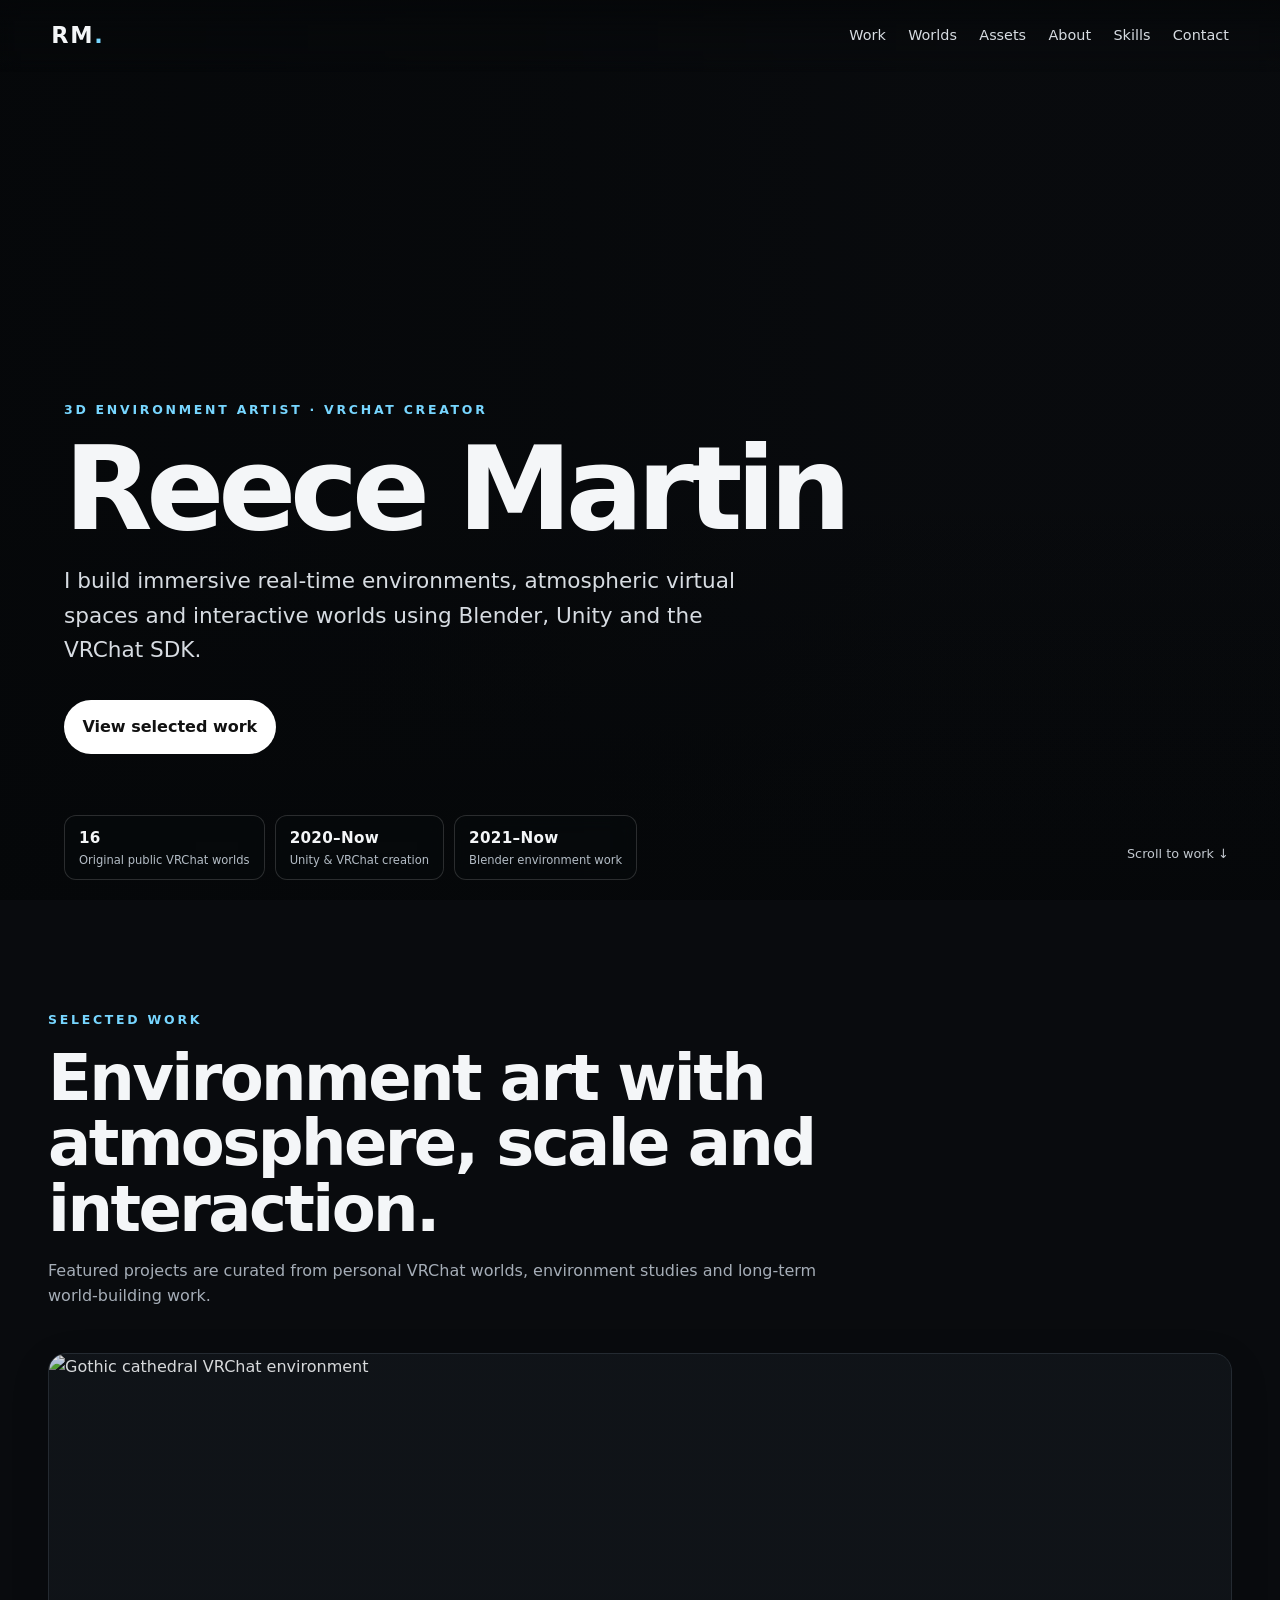
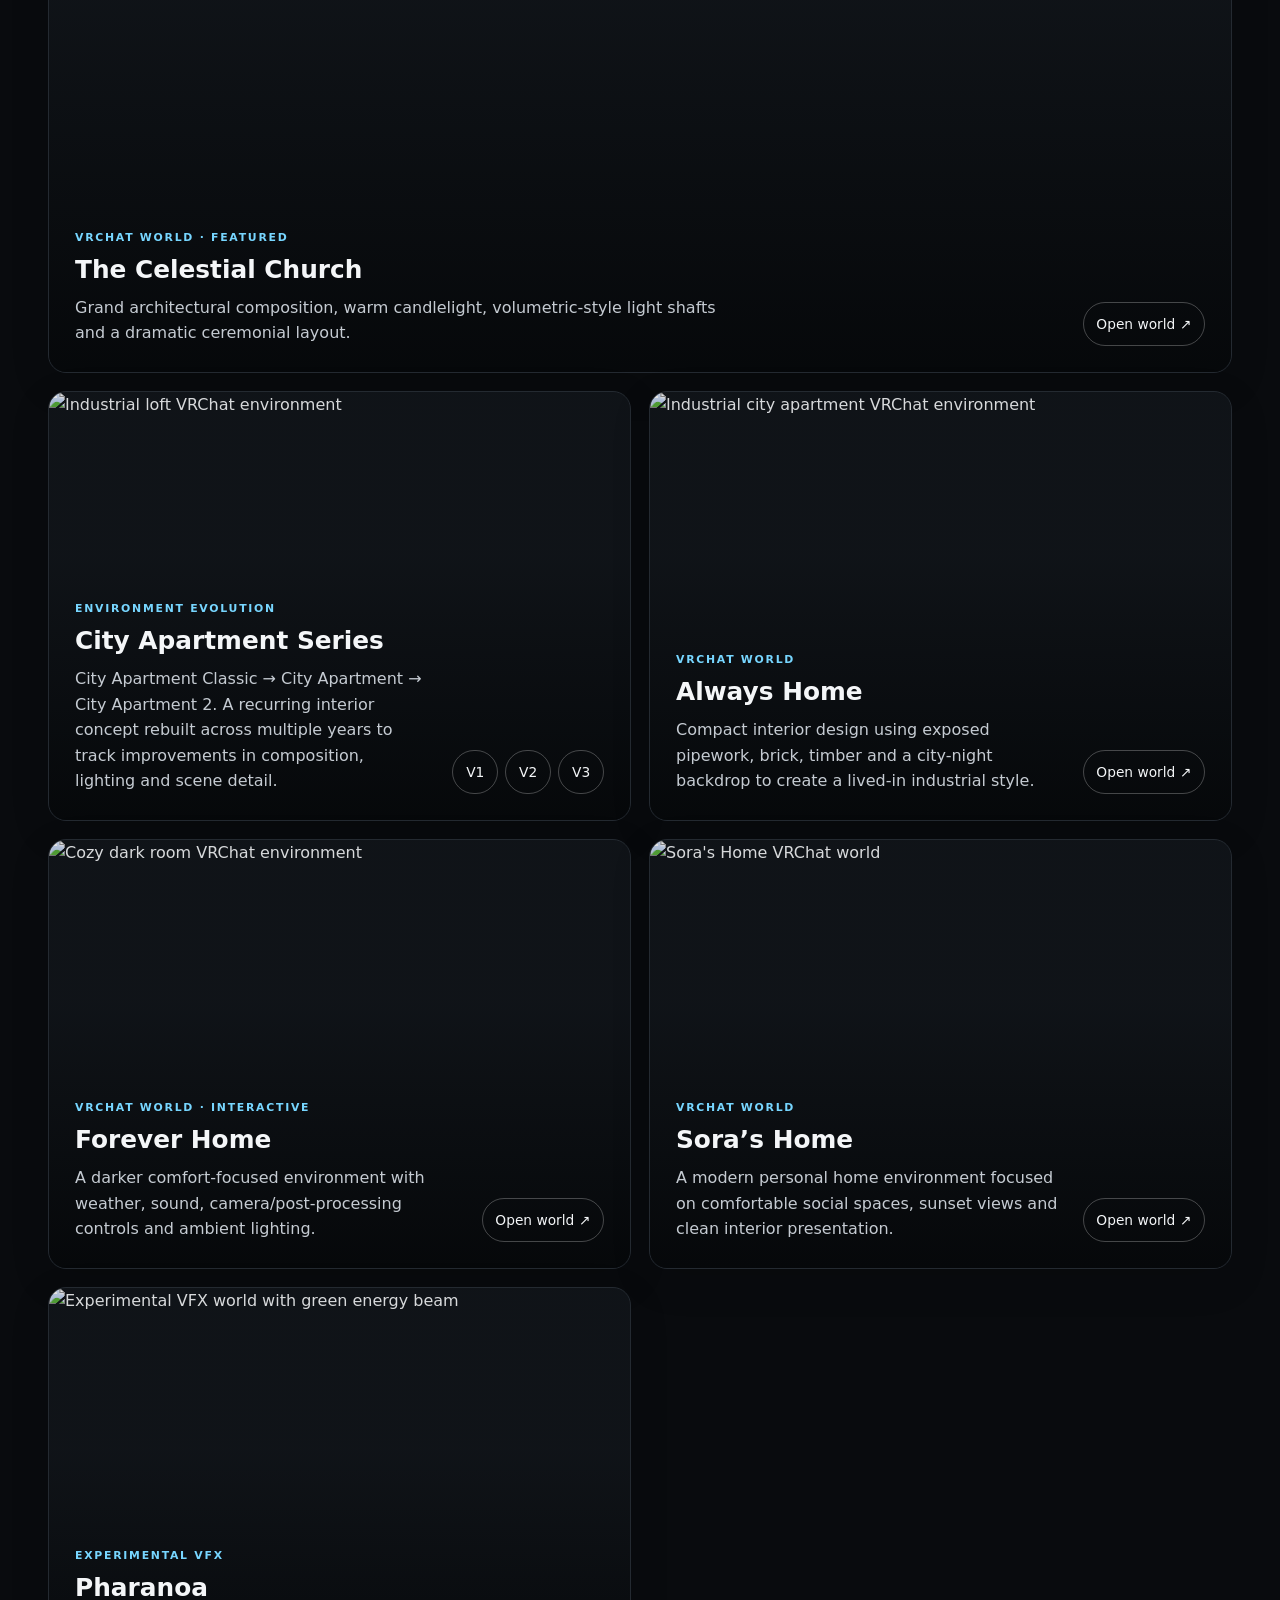
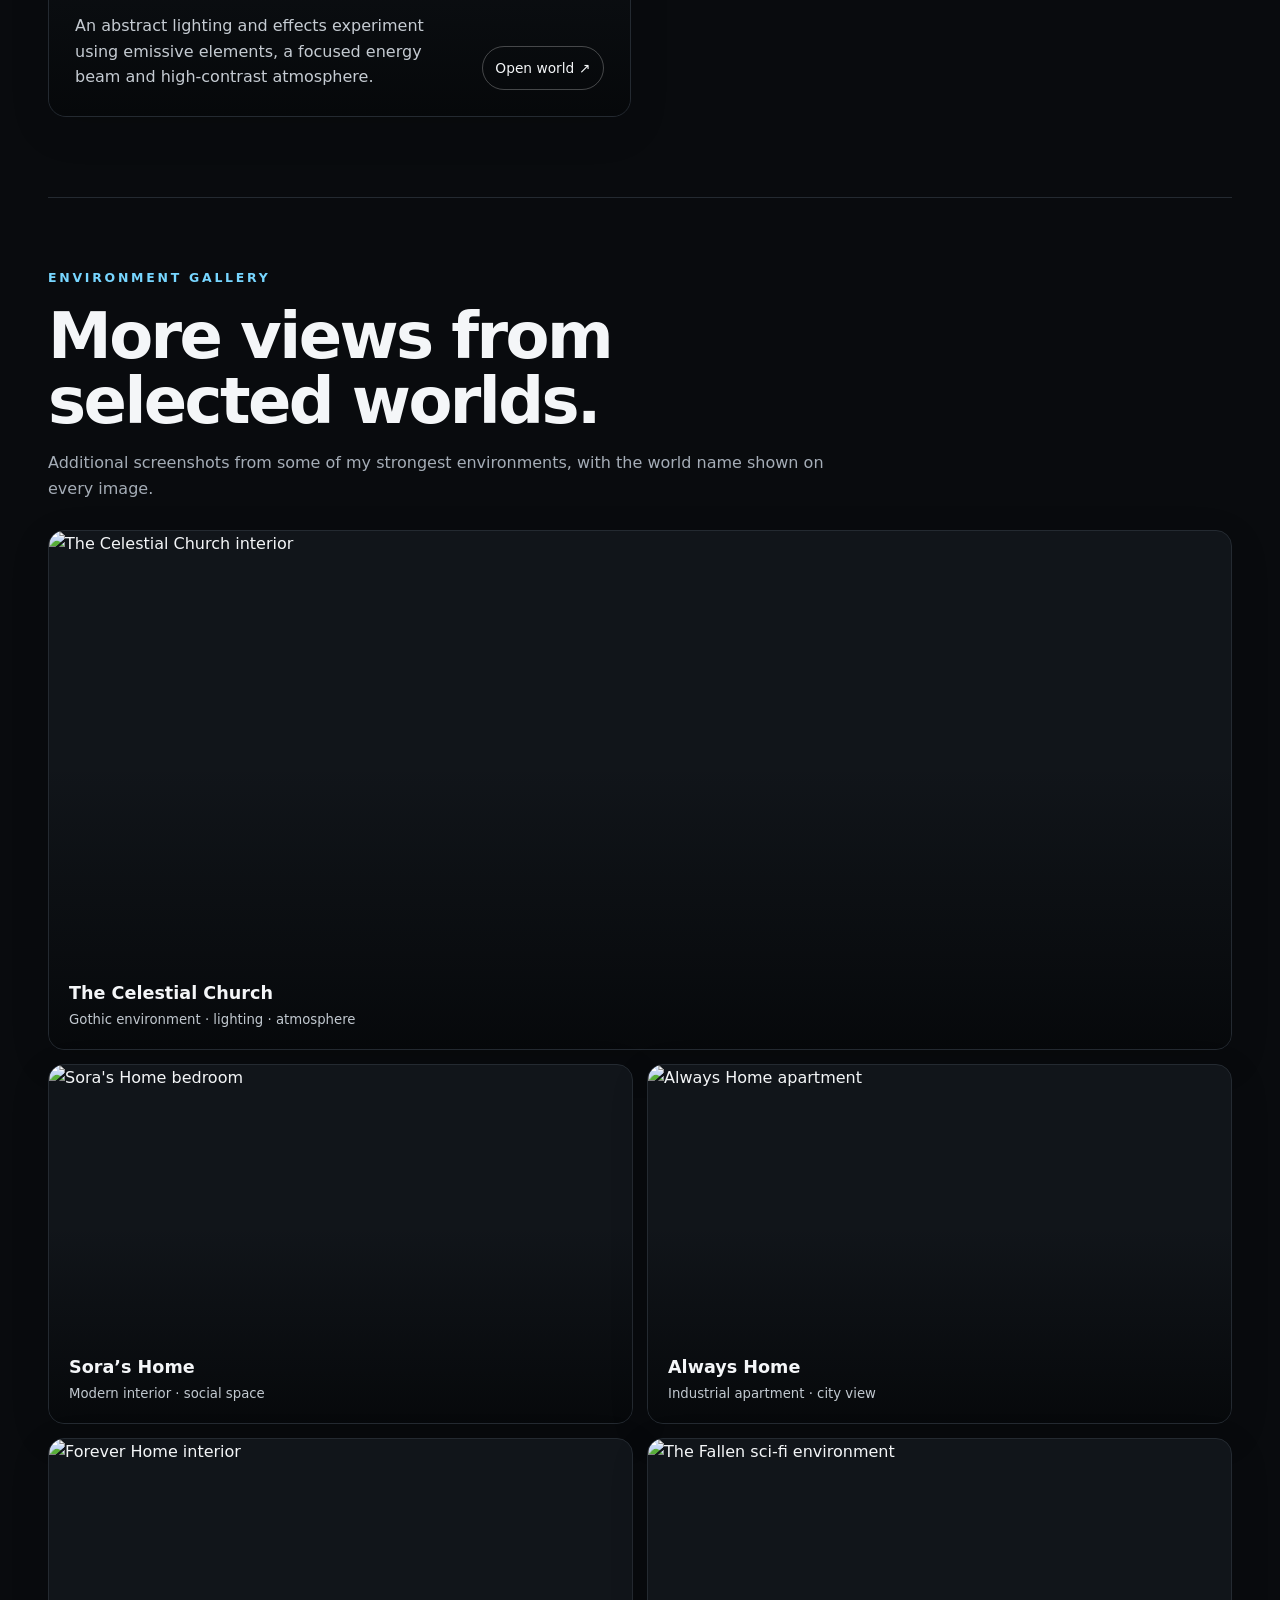
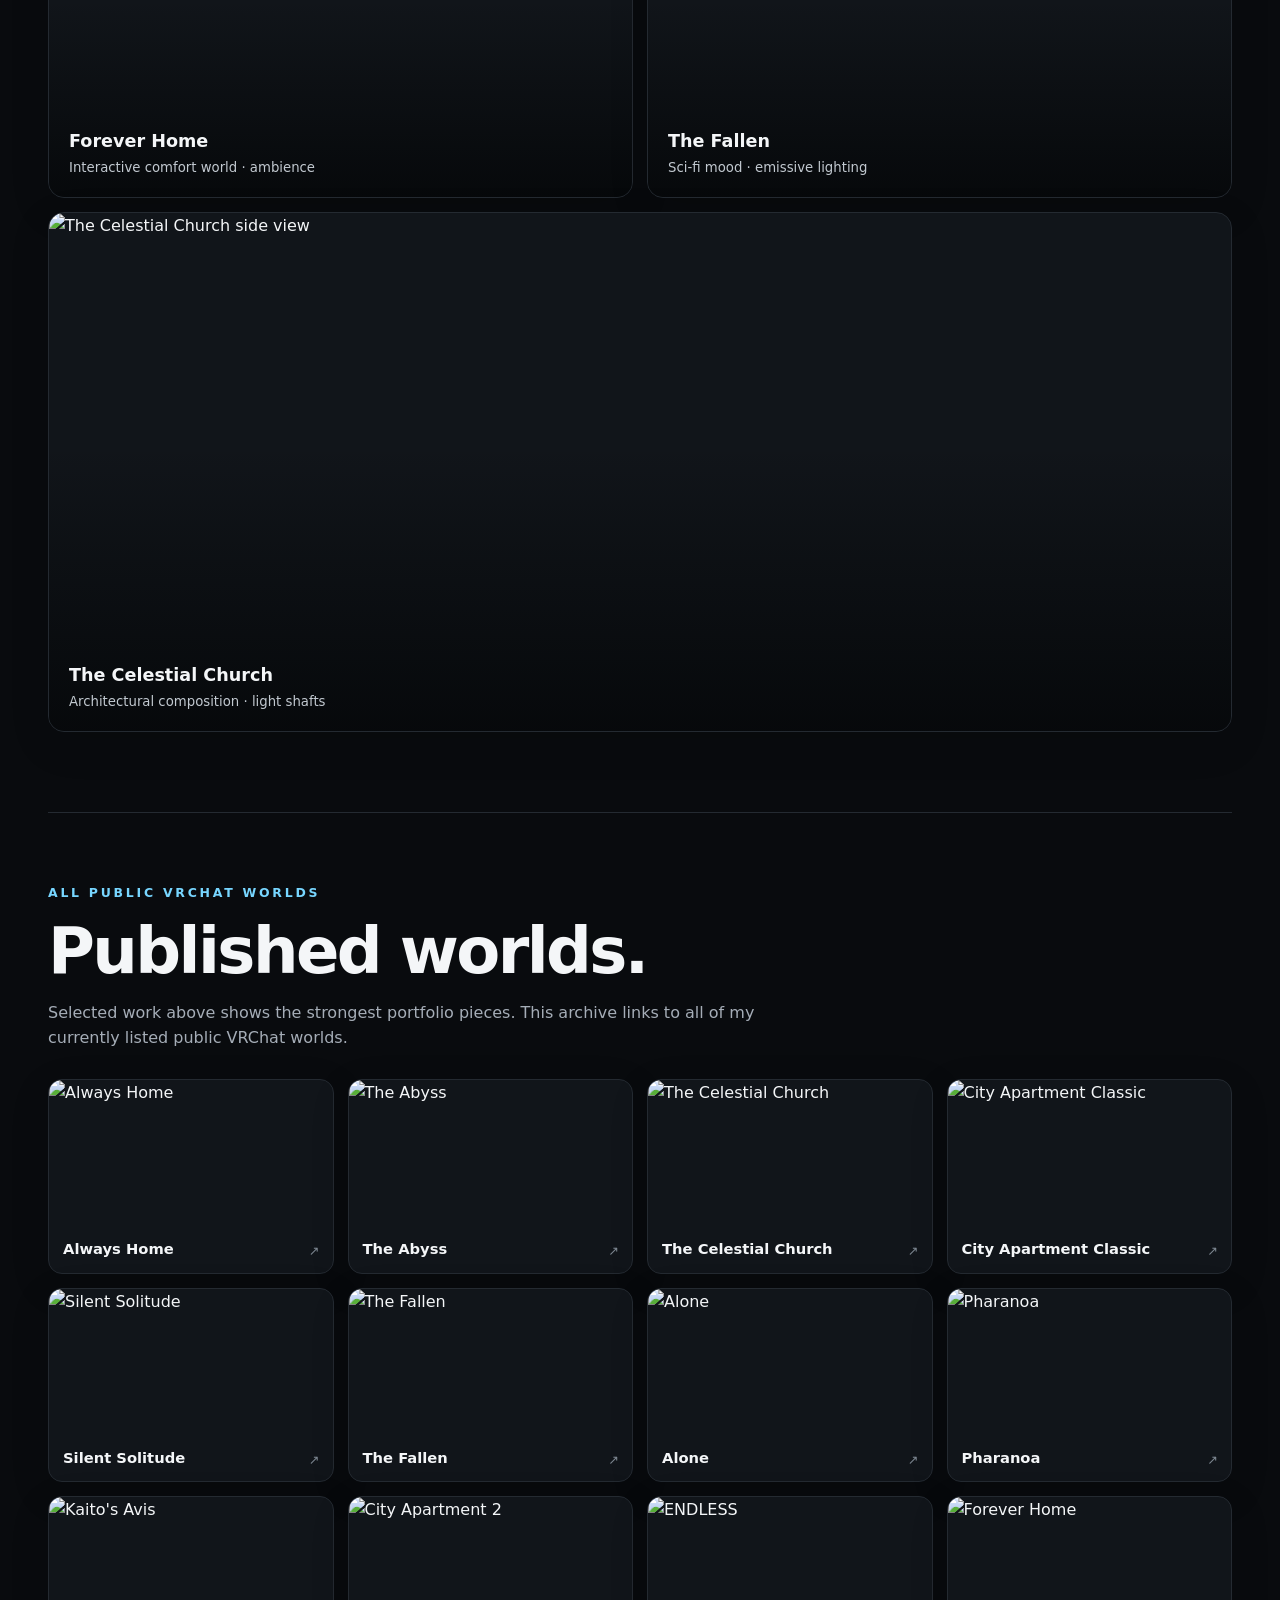
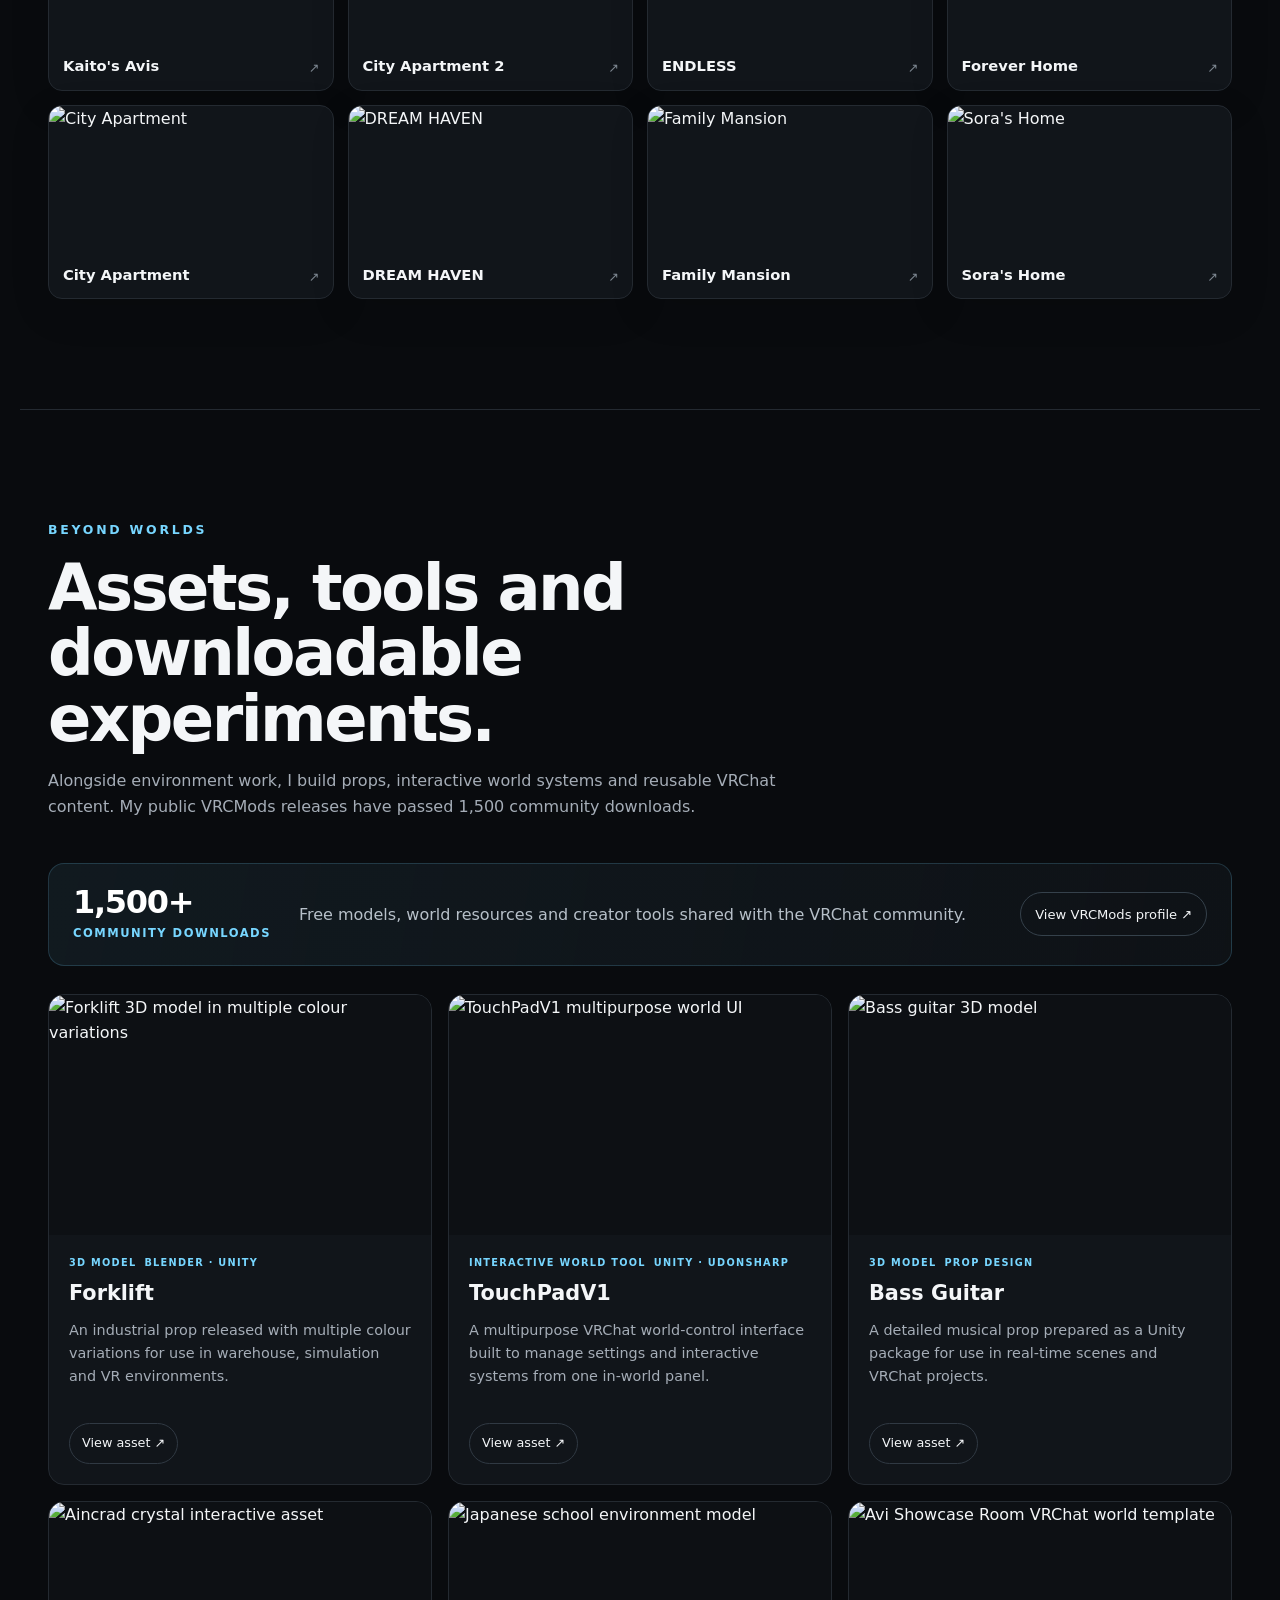
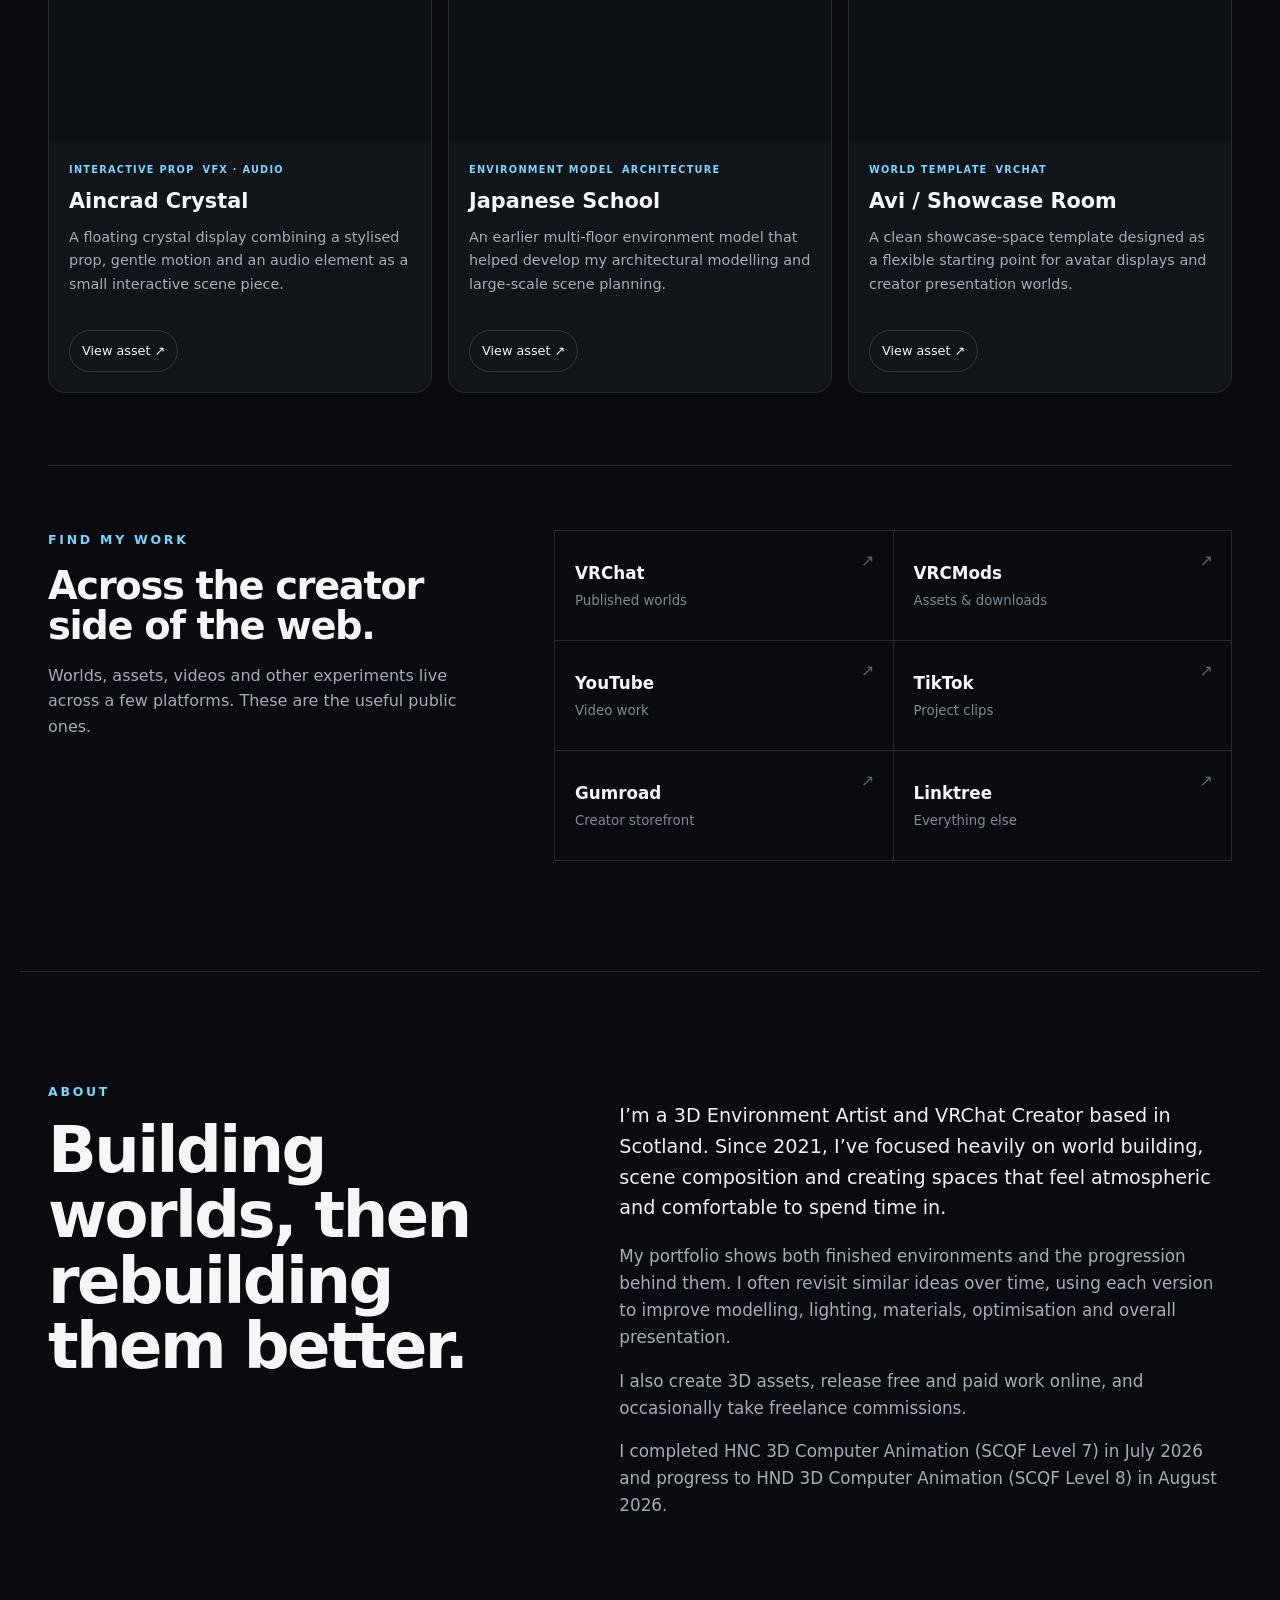
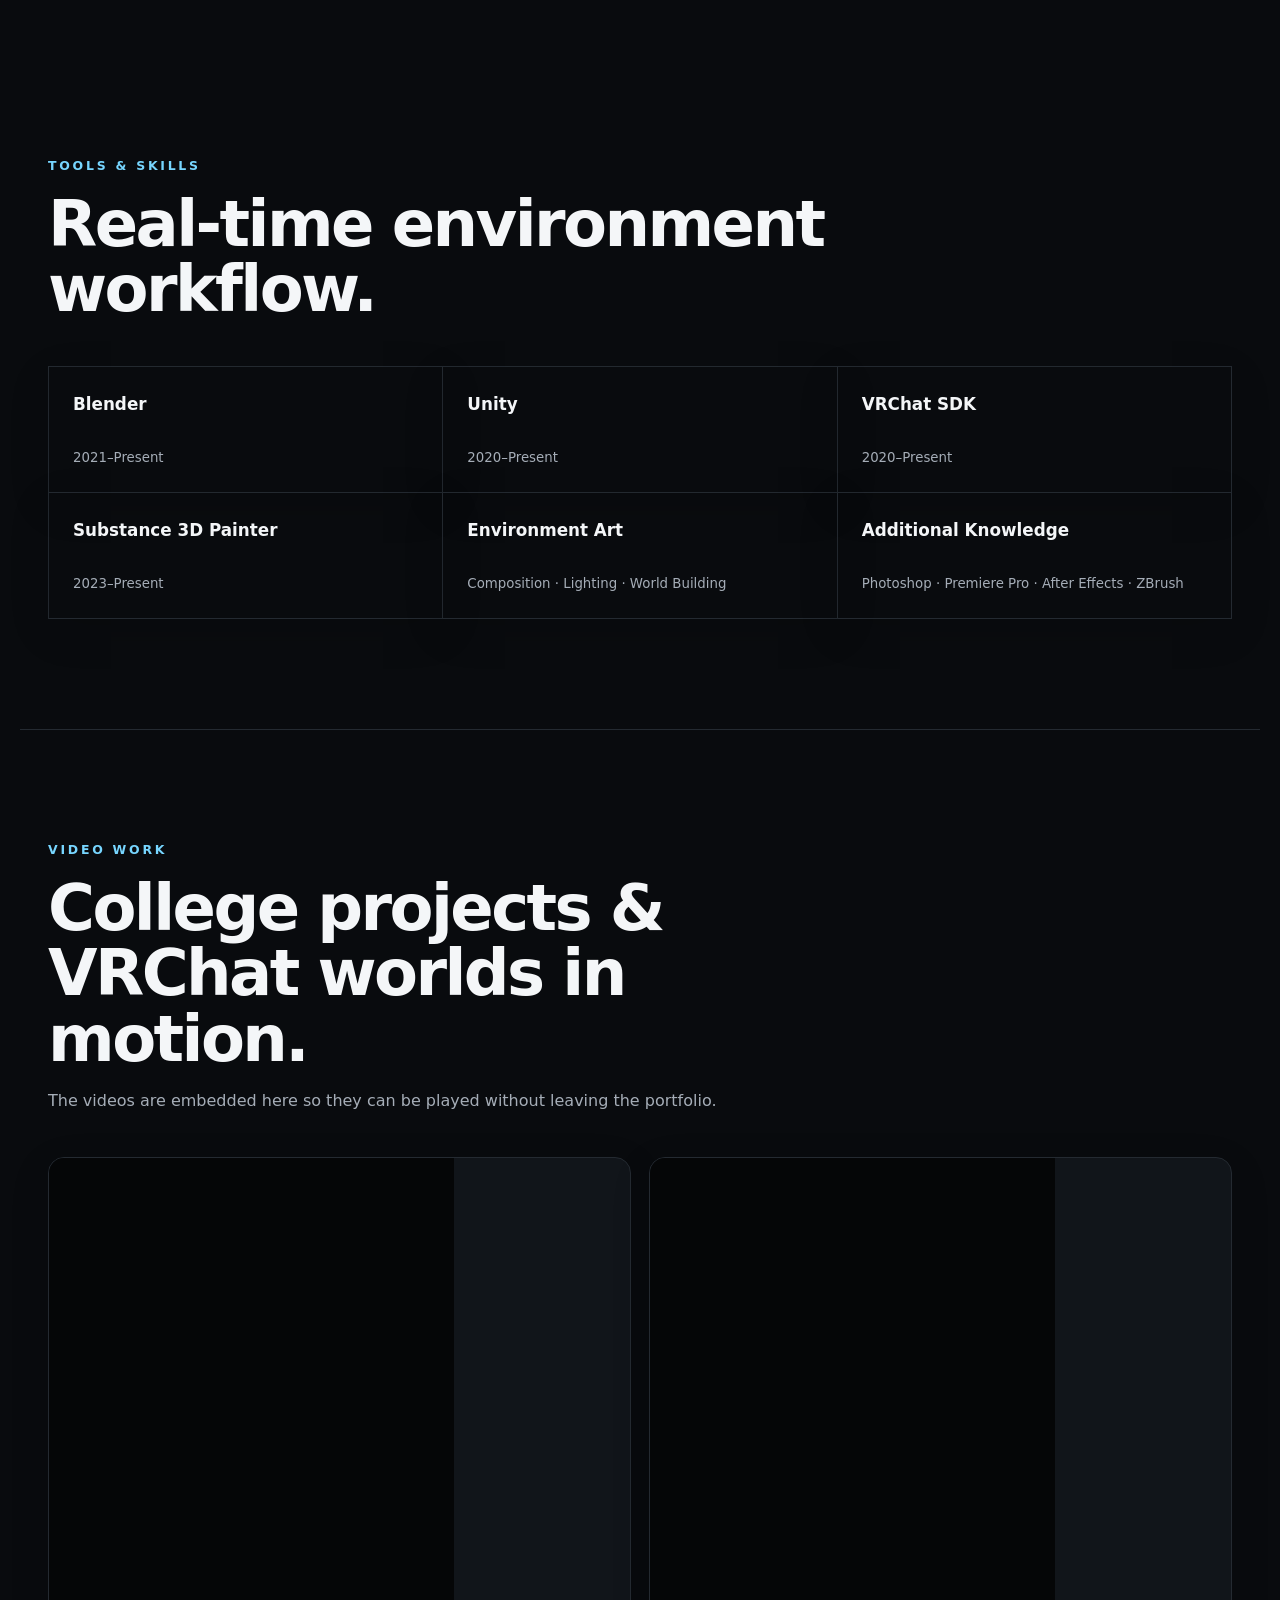
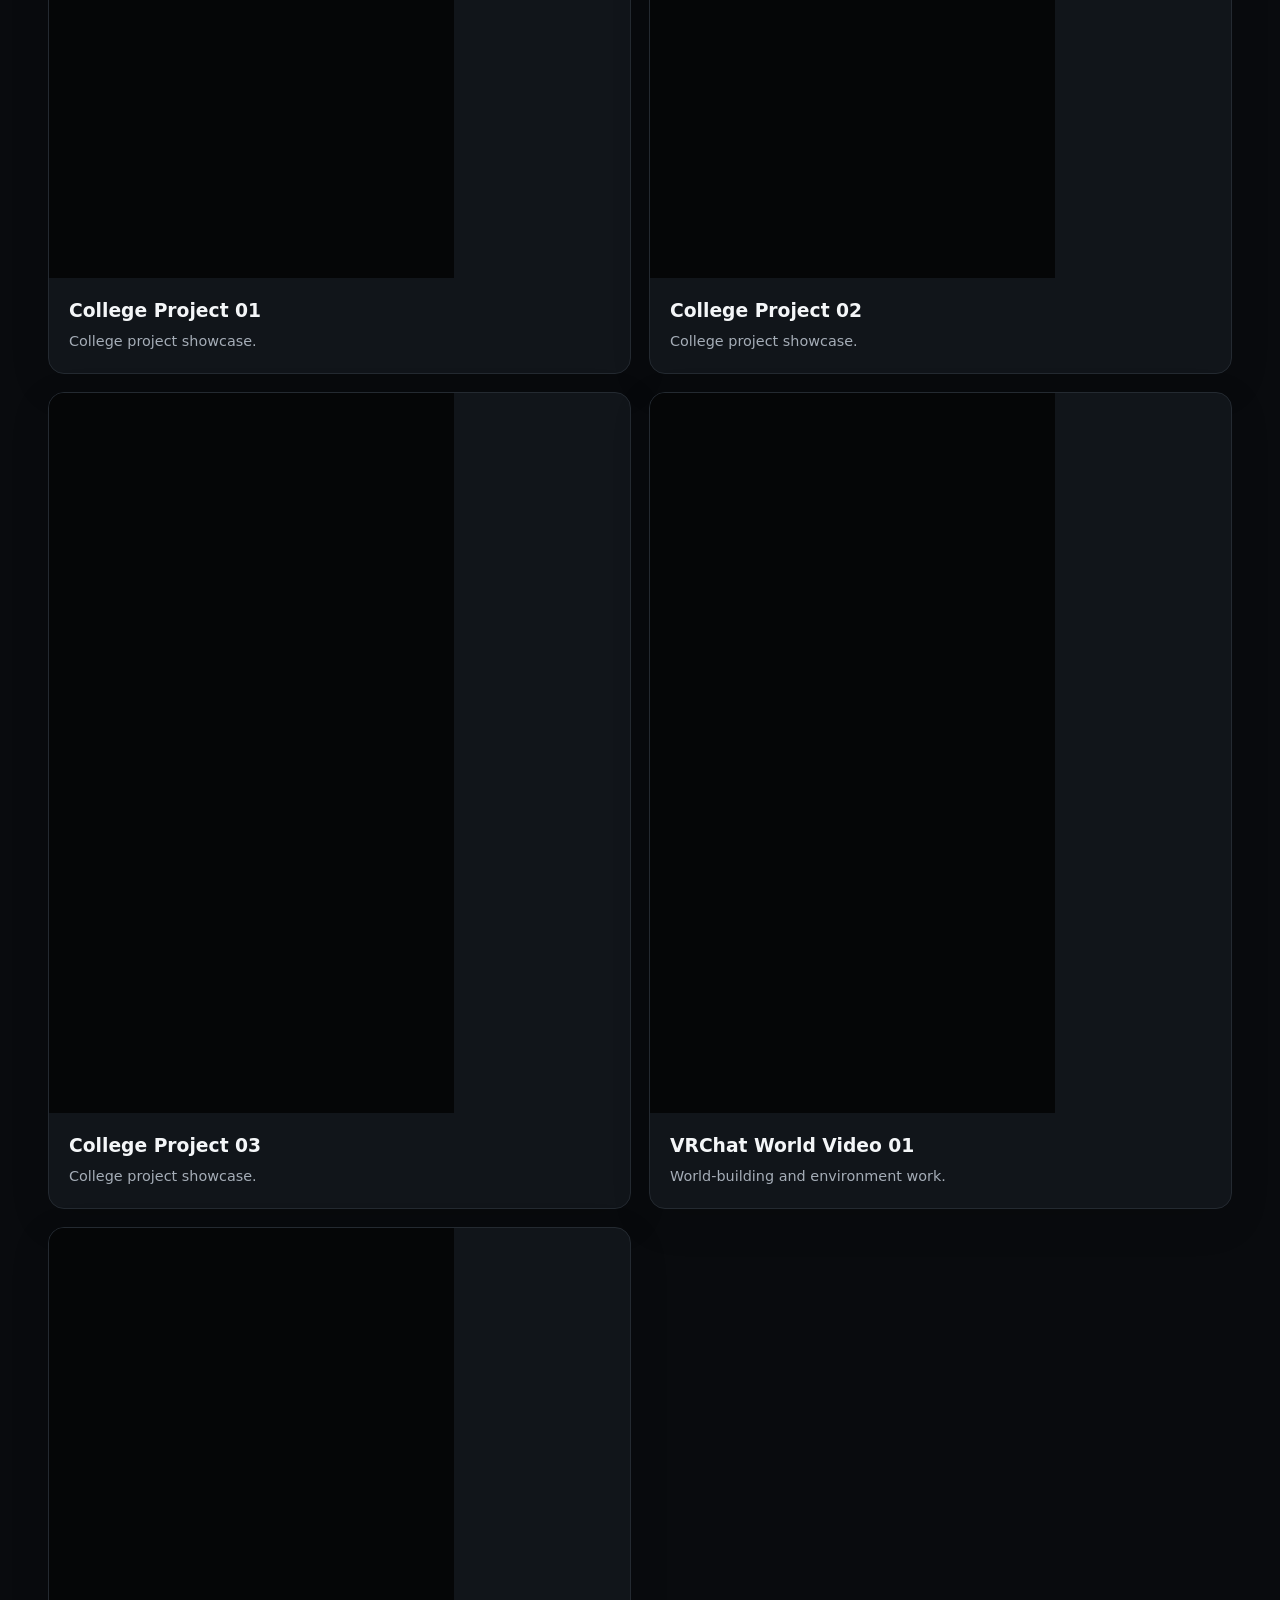
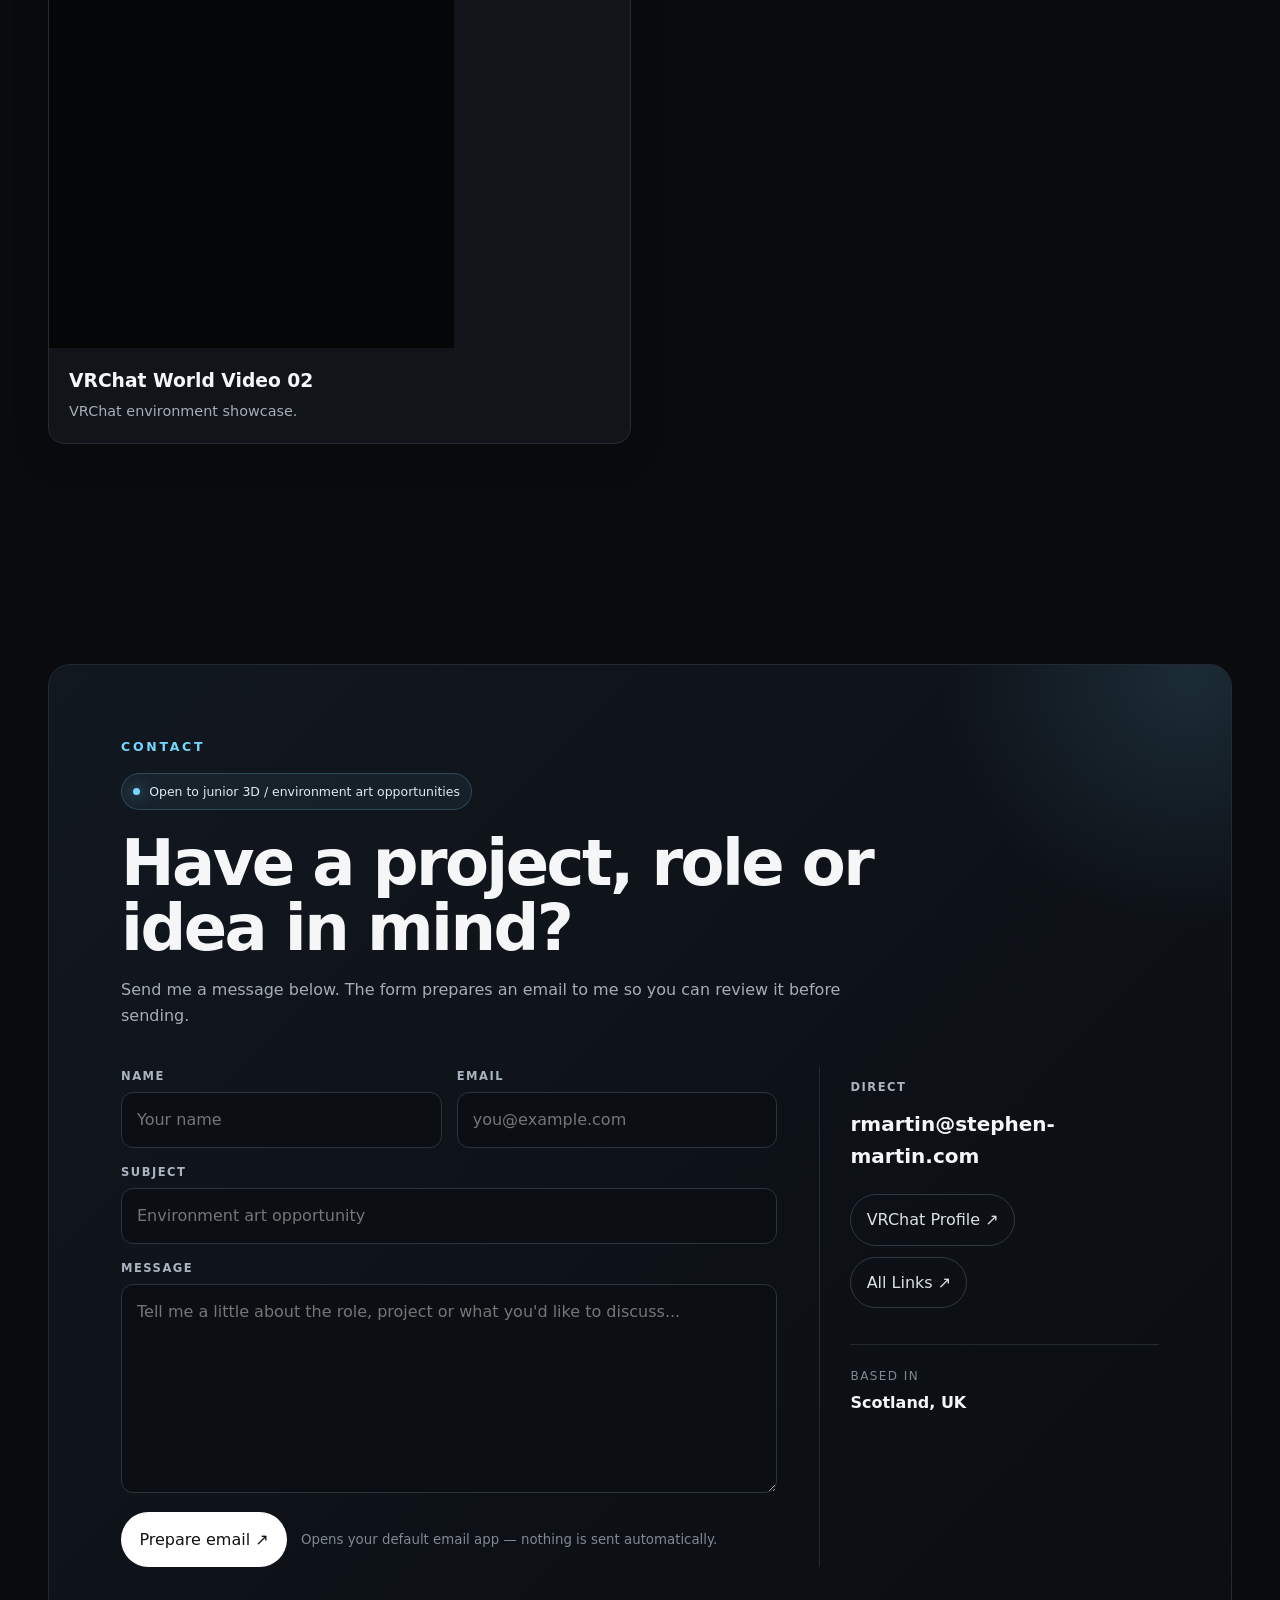
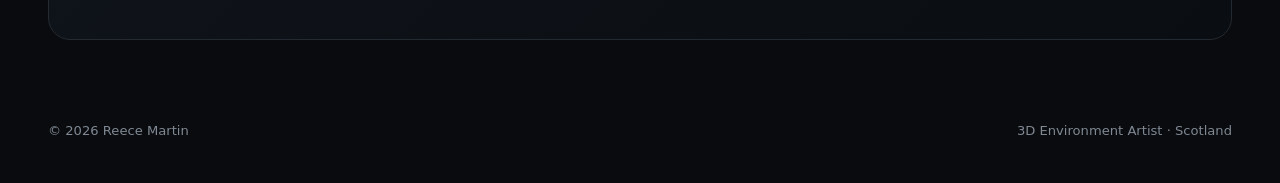
==== index.html @ fb936ca6 "Add files via upload" ====
<!doctype html>
<html lang="en">
<head>
  <meta charset="utf-8" />
  <meta name="viewport" content="width=device-width, initial-scale=1" />
  <meta name="description" content="Reece Martin — 3D Environment Artist, VRChat Creator and Junior 3D Artist based in Scotland." />
  <title>Reece Martin — 3D Environment Artist</title>
  <link rel="stylesheet" href="styles.css" />
</head>
<body>
  <header class="site-header">
    <a class="brand" href="#top">RM<span>.</span></a>
    <button class="menu-btn" aria-label="Open menu" aria-expanded="false">Menu</button>
    <nav class="nav" aria-label="Primary navigation">
      <a href="#work">Work</a>
      <a href="#worlds">Worlds</a>
      <a href="#assets">Assets</a>
      <a href="#about">About</a>
      <a href="#skills">Skills</a>
      <a href="#contact">Contact</a>
    </nav>
  </header>

  <main id="top">
    <section class="hero" style="--hero:url('assets/cathedral-hero.png')">
      <div class="hero-shade"></div>
      <div class="hero-content reveal">
        <p class="eyebrow">3D ENVIRONMENT ARTIST · VRCHAT CREATOR</p>
        <h1>Reece Martin</h1>
        <p class="hero-copy">I build immersive real-time environments, atmospheric virtual spaces and interactive worlds using Blender, Unity and the VRChat SDK.</p>
        <div class="hero-actions">
          <a class="btn primary" href="#work">View selected work</a>
        </div>
      </div>
      <div class="hero-stats reveal" aria-label="Portfolio highlights">
        <div><strong>16</strong><span>Original public VRChat worlds</span></div>
        <div><strong>2020–Now</strong><span>Unity & VRChat creation</span></div>
        <div><strong>2021–Now</strong><span>Blender environment work</span></div>
      </div>
      <a class="scroll-cue" href="#work">Scroll to work ↓</a>
    </section>

    <section id="work" class="section">
      <div class="section-head reveal">
        <p class="eyebrow">SELECTED WORK</p>
        <h2>Environment art with atmosphere, scale and interaction.</h2>
        <p>Featured projects are curated from personal VRChat worlds, environment studies and long-term world-building work.</p>
      </div>

      <div class="project-grid">
        <article class="project-card featured reveal">
          <img src="assets/cathedral-hero.png" alt="Gothic cathedral VRChat environment" />
          <div class="project-overlay">
            <div>
              <p class="project-kicker">VRCHAT WORLD · FEATURED</p>
              <h3>The Celestial Church</h3>
              <p>Grand architectural composition, warm candlelight, volumetric-style light shafts and a dramatic ceremonial layout.</p>
            </div>
            <a href="https://vrchat.com/home/world/wrld_a0b7a10c-58d0-48cb-b706-cd70f18e6245" target="_blank" rel="noopener">Open world ↗</a>
          </div>
        </article>

        <article class="project-card reveal">
          <img src="assets/loft.png" alt="Industrial loft VRChat environment" />
          <div class="project-overlay">
            <div>
              <p class="project-kicker">ENVIRONMENT EVOLUTION</p>
              <h3>City Apartment Series</h3>
              <p>City Apartment Classic → City Apartment → City Apartment 2. A recurring interior concept rebuilt across multiple years to track improvements in composition, lighting and scene detail.</p>
            </div>
            <div class="inline-links">
              <a href="https://vrchat.com/home/world/wrld_3a5861b6-04fc-4a94-ac12-6e038881779a" target="_blank" rel="noopener">V1</a>
              <a href="https://vrchat.com/home/world/wrld_067a1e12-0854-4926-b923-cbbc36b40b44" target="_blank" rel="noopener">V2</a>
              <a href="https://vrchat.com/home/world/wrld_5d021b7f-f4ea-4b8c-a367-ea5b64d6db5d" target="_blank" rel="noopener">V3</a>
            </div>
          </div>
        </article>

        <article class="project-card reveal">
          <img src="assets/industrial.png" alt="Industrial city apartment VRChat environment" />
          <div class="project-overlay">
            <div>
              <p class="project-kicker">VRCHAT WORLD</p>
              <h3>Always Home</h3>
              <p>Compact interior design using exposed pipework, brick, timber and a city-night backdrop to create a lived-in industrial style.</p>
            </div>
            <a href="https://vrchat.com/home/world/wrld_982338bf-95bd-44b3-9835-889b6d5310d0" target="_blank" rel="noopener">Open world ↗</a>
          </div>
        </article>

        <article class="project-card reveal">
          <img src="assets/cozy-storm.png" alt="Cozy dark room VRChat environment" />
          <div class="project-overlay">
            <div>
              <p class="project-kicker">VRCHAT WORLD · INTERACTIVE</p>
              <h3>Forever Home</h3>
              <p>A darker comfort-focused environment with weather, sound, camera/post-processing controls and ambient lighting.</p>
            </div>
            <a href="https://vrchat.com/home/world/wrld_46211cba-4b17-4576-aeca-20b83bb3c550" target="_blank" rel="noopener">Open world ↗</a>
          </div>
        </article>

        <article class="project-card reveal">
          <img src="assets/soras-home.png" alt="Sora's Home VRChat world" />
          <div class="project-overlay">
            <div>
              <p class="project-kicker">VRCHAT WORLD</p>
              <h3>Sora’s Home</h3>
              <p>A modern personal home environment focused on comfortable social spaces, sunset views and clean interior presentation.</p>
            </div>
            <a href="https://vrchat.com/home/world/wrld_07100f48-be87-47c9-afa9-6af2c5a1c4f2" target="_blank" rel="noopener">Open world ↗</a>
          </div>
        </article>

        <article class="project-card reveal">
          <img src="assets/vfx.png" alt="Experimental VFX world with green energy beam" />
          <div class="project-overlay">
            <div>
              <p class="project-kicker">EXPERIMENTAL VFX</p>
              <h3>Pharanoa</h3>
              <p>An abstract lighting and effects experiment using emissive elements, a focused energy beam and high-contrast atmosphere.</p>
            </div>
            <a href="https://vrchat.com/home/world/wrld_eb587ae2-6b26-48e3-9d28-3afd4ad6f555" target="_blank" rel="noopener">Open world ↗</a>
          </div>
        </article>
      </div>

      <div class="environment-gallery reveal">
        <div class="section-head compact">
          <p class="eyebrow">ENVIRONMENT GALLERY</p>
          <h2>More views from selected worlds.</h2>
          <p>Additional screenshots from some of my strongest environments, with the world name shown on every image.</p>
        </div>
        <div class="photo-grid">
          <figure class="photo-card wide"><img src="assets/cathedral-angle-2.png" alt="The Celestial Church interior"><figcaption><strong>The Celestial Church</strong><span>Gothic environment · lighting · atmosphere</span></figcaption></figure>
          <figure class="photo-card"><img src="assets/soras-home-2.png" alt="Sora's Home bedroom"><figcaption><strong>Sora’s Home</strong><span>Modern interior · social space</span></figcaption></figure>
          <figure class="photo-card"><img src="assets/always-home-gallery.png" alt="Always Home apartment"><figcaption><strong>Always Home</strong><span>Industrial apartment · city view</span></figcaption></figure>
          <figure class="photo-card"><img src="assets/forever-home-gallery.png" alt="Forever Home interior"><figcaption><strong>Forever Home</strong><span>Interactive comfort world · ambience</span></figcaption></figure>
          <figure class="photo-card"><img src="assets/fallen-2.png" alt="The Fallen sci-fi environment"><figcaption><strong>The Fallen</strong><span>Sci-fi mood · emissive lighting</span></figcaption></figure>
          <figure class="photo-card wide"><img src="assets/cathedral-angle-3.png" alt="The Celestial Church side view"><figcaption><strong>The Celestial Church</strong><span>Architectural composition · light shafts</span></figcaption></figure>
        </div>
      </div>

      <div id="worlds" class="all-worlds reveal">
        <div class="section-head compact">
          <p class="eyebrow">ALL PUBLIC VRCHAT WORLDS</p>
          <h2>Published worlds.</h2>
          <p>Selected work above shows the strongest portfolio pieces. This archive links to all of my currently listed public VRChat worlds.</p>
        </div>
        <div class="world-grid">
          <a class="world-card" href="https://vrchat.com/home/world/wrld_982338bf-95bd-44b3-9835-889b6d5310d0" target="_blank" rel="noopener"><img src="assets/industrial.png" alt="Always Home"><span>Always Home</span></a>
          <a class="world-card" href="https://vrchat.com/home/world/wrld_d706a367-aac9-4f7a-a0b7-d98cb15f1990" target="_blank" rel="noopener"><img src="assets/abyss.png" alt="The Abyss"><span>The Abyss</span></a>
          <a class="world-card" href="https://vrchat.com/home/world/wrld_a0b7a10c-58d0-48cb-b706-cd70f18e6245" target="_blank" rel="noopener"><img src="assets/cathedral-wide.png" alt="The Celestial Church"><span>The Celestial Church</span></a>
          <a class="world-card" href="https://vrchat.com/home/world/wrld_3a5861b6-04fc-4a94-ac12-6e038881779a/info" target="_blank" rel="noopener"><img src="assets/city-classic.png" alt="City Apartment Classic"><span>City Apartment Classic</span></a>
          <a class="world-card" href="https://vrchat.com/home/world/wrld_62626af7-42bc-417d-b304-29669956e076/info" target="_blank" rel="noopener"><img src="assets/silent-solitude.png" alt="Silent Solitude"><span>Silent Solitude</span></a>
          <a class="world-card" href="https://vrchat.com/home/world/wrld_79f90fef-3a21-456a-91cd-02ba64f8e00b/info" target="_blank" rel="noopener"><img src="assets/fallen.png" alt="The Fallen"><span>The Fallen</span></a>
          <a class="world-card" href="https://vrchat.com/home/world/wrld_8b814e1d-093e-4218-8f56-b76b6f4c257f/info" target="_blank" rel="noopener"><img src="assets/alone.png" alt="Alone"><span>Alone</span></a>
          <a class="world-card" href="https://vrchat.com/home/world/wrld_eb587ae2-6b26-48e3-9d28-3afd4ad6f555/info" target="_blank" rel="noopener"><img src="assets/pharanoa.png" alt="Pharanoa"><span>Pharanoa</span></a>
          <a class="world-card" href="https://vrchat.com/home/world/wrld_9763c049-00a6-46e4-be9c-22311de62b7e/info" target="_blank" rel="noopener"><img src="assets/kaitos-avis.png" alt="Kaito's Avis"><span>Kaito's Avis</span></a>
          <a class="world-card" href="https://vrchat.com/home/world/wrld_5d021b7f-f4ea-4b8c-a367-ea5b64d6db5d/info" target="_blank" rel="noopener"><img src="assets/city-apartment-2.png" alt="City Apartment 2"><span>City Apartment 2</span></a>
          <a class="world-card" href="https://vrchat.com/home/world/wrld_7bcd3bba-4360-44e8-b7f5-8bef5613d6a0/info" target="_blank" rel="noopener"><img src="assets/endless.png" alt="ENDLESS"><span>ENDLESS</span></a>
          <a class="world-card" href="https://vrchat.com/home/world/wrld_46211cba-4b17-4576-aeca-20b83bb3c550/info" target="_blank" rel="noopener"><img src="assets/forever-home.png" alt="Forever Home"><span>Forever Home</span></a>
          <a class="world-card" href="https://vrchat.com/home/world/wrld_067a1e12-0854-4926-b923-cbbc36b40b44/info" target="_blank" rel="noopener"><img src="assets/city-apartment.png" alt="City Apartment"><span>City Apartment</span></a>
          <a class="world-card" href="https://vrchat.com/home/world/wrld_a94f142b-89a0-4c4a-894f-aa5a02d49c48/info" target="_blank" rel="noopener"><img src="assets/dream-haven.png" alt="DREAM HAVEN"><span>DREAM HAVEN</span></a>
          <a class="world-card" href="https://vrchat.com/home/world/wrld_cbe3143c-1f66-42fd-a7b3-5bda3e1b8f87/info" target="_blank" rel="noopener"><img src="assets/family-mansion.png" alt="Family Mansion"><span>Family Mansion</span></a>
          <a class="world-card" href="https://vrchat.com/home/world/wrld_07100f48-be87-47c9-afa9-6af2c5a1c4f2/info" target="_blank" rel="noopener"><img src="assets/soras-home.png" alt="Sora's Home"><span>Sora's Home</span></a>
        </div>
      </div>
    </section>

    <section class="section asset-section" id="assets">
      <div class="section-head reveal">
        <p class="eyebrow">BEYOND WORLDS</p>
        <h2>Assets, tools and downloadable experiments.</h2>
        <p>Alongside environment work, I build props, interactive world systems and reusable VRChat content. My public VRCMods releases have passed 1,500 community downloads.</p>
      </div>

      <div class="asset-feature-strip reveal">
        <div>
          <strong>1,500+</strong>
          <span>Community downloads</span>
        </div>
        <p>Free models, world resources and creator tools shared with the VRChat community.</p>
        <a href="https://vrcmods.com/user/SoraKaito0" target="_blank" rel="noopener">View VRCMods profile ↗</a>
      </div>

      <div class="asset-grid">
        <article class="asset-card reveal">
          <div class="asset-image"><img src="assets/asset-forklift.png" alt="Forklift 3D model in multiple colour variations"></div>
          <div class="asset-copy">
            <div class="asset-meta"><span>3D MODEL</span><span>BLENDER · UNITY</span></div>
            <h3>Forklift</h3>
            <p>An industrial prop released with multiple colour variations for use in warehouse, simulation and VR environments.</p>
            <a href="https://vrcmods.com/item?id=11300" target="_blank" rel="noopener">View asset ↗</a>
          </div>
        </article>

        <article class="asset-card reveal">
          <div class="asset-image"><img src="assets/asset-touchpad.png" alt="TouchPadV1 multipurpose world UI"></div>
          <div class="asset-copy">
            <div class="asset-meta"><span>INTERACTIVE WORLD TOOL</span><span>UNITY · UDONSHARP</span></div>
            <h3>TouchPadV1</h3>
            <p>A multipurpose VRChat world-control interface built to manage settings and interactive systems from one in-world panel.</p>
            <a href="https://vrcmods.com/item?id=10961" target="_blank" rel="noopener">View asset ↗</a>
          </div>
        </article>

        <article class="asset-card reveal">
          <div class="asset-image"><img src="assets/asset-bass-guitar.png" alt="Bass guitar 3D model"></div>
          <div class="asset-copy">
            <div class="asset-meta"><span>3D MODEL</span><span>PROP DESIGN</span></div>
            <h3>Bass Guitar</h3>
            <p>A detailed musical prop prepared as a Unity package for use in real-time scenes and VRChat projects.</p>
            <a href="https://vrcmods.com/item?id=11138" target="_blank" rel="noopener">View asset ↗</a>
          </div>
        </article>

        <article class="asset-card reveal">
          <div class="asset-image"><img src="assets/asset-aincrad-crystal.png" alt="Aincrad crystal interactive asset"></div>
          <div class="asset-copy">
            <div class="asset-meta"><span>INTERACTIVE PROP</span><span>VFX · AUDIO</span></div>
            <h3>Aincrad Crystal</h3>
            <p>A floating crystal display combining a stylised prop, gentle motion and an audio element as a small interactive scene piece.</p>
            <a href="https://vrcmods.com/item?id=11096" target="_blank" rel="noopener">View asset ↗</a>
          </div>
        </article>

        <article class="asset-card reveal">
          <div class="asset-image"><img src="assets/asset-japanese-school.png" alt="Japanese school environment model"></div>
          <div class="asset-copy">
            <div class="asset-meta"><span>ENVIRONMENT MODEL</span><span>ARCHITECTURE</span></div>
            <h3>Japanese School</h3>
            <p>An earlier multi-floor environment model that helped develop my architectural modelling and large-scale scene planning.</p>
            <a href="https://vrcmods.com/item?id=11022" target="_blank" rel="noopener">View asset ↗</a>
          </div>
        </article>

        <article class="asset-card reveal">
          <div class="asset-image"><img src="assets/asset-avi-showcase.png" alt="Avi Showcase Room VRChat world template"></div>
          <div class="asset-copy">
            <div class="asset-meta"><span>WORLD TEMPLATE</span><span>VRCHAT</span></div>
            <h3>Avi / Showcase Room</h3>
            <p>A clean showcase-space template designed as a flexible starting point for avatar displays and creator presentation worlds.</p>
            <a href="https://vrcmods.com/item?id=10895" target="_blank" rel="noopener">View asset ↗</a>
          </div>
        </article>
      </div>

      <div class="creator-network reveal">
        <div class="creator-network-copy">
          <p class="eyebrow">FIND MY WORK</p>
          <h3>Across the creator side of the web.</h3>
          <p>Worlds, assets, videos and other experiments live across a few platforms. These are the useful public ones.</p>
        </div>
        <div class="network-links">
          <a href="https://vrchat.com/home/user/usr_c0c936a4-5a79-4135-8d5a-2b01be1b22be" target="_blank" rel="noopener"><span>VRChat</span><small>Published worlds</small><b>↗</b></a>
          <a href="https://vrcmods.com/user/SoraKaito0" target="_blank" rel="noopener"><span>VRCMods</span><small>Assets & downloads</small><b>↗</b></a>
          <a href="https://www.youtube.com/channel/UCESVyRn_u4dp37N0q6TrwVA" target="_blank" rel="noopener"><span>YouTube</span><small>Video work</small><b>↗</b></a>
          <a href="https://www.tiktok.com/@sorakaito0" target="_blank" rel="noopener"><span>TikTok</span><small>Project clips</small><b>↗</b></a>
          <a href="https://sorakaito.gumroad.com/" target="_blank" rel="noopener"><span>Gumroad</span><small>Creator storefront</small><b>↗</b></a>
          <a href="https://linktr.ee/sorakaito0" target="_blank" rel="noopener"><span>Linktree</span><small>Everything else</small><b>↗</b></a>
        </div>
      </div>
    </section>

    <section class="section split" id="about">
      <div class="reveal">
        <p class="eyebrow">ABOUT</p>
        <h2>Building worlds, then rebuilding them better.</h2>
      </div>
      <div class="about-copy reveal">
        <p>I’m a 3D Environment Artist and VRChat Creator based in Scotland. Since 2021, I’ve focused heavily on world building, scene composition and creating spaces that feel atmospheric and comfortable to spend time in.</p>
        <p>My portfolio shows both finished environments and the progression behind them. I often revisit similar ideas over time, using each version to improve modelling, lighting, materials, optimisation and overall presentation.</p>
        <p>I also create 3D assets, release free and paid work online, and occasionally take freelance commissions.</p>
        <p>I completed HNC 3D Computer Animation (SCQF Level 7) in July 2026 and progress to HND 3D Computer Animation (SCQF Level 8) in August 2026.</p>
      </div>
    </section>

    <section class="section" id="skills">
      <div class="section-head reveal">
        <p class="eyebrow">TOOLS & SKILLS</p>
        <h2>Real-time environment workflow.</h2>
      </div>
      <div class="skill-grid reveal">
        <div class="skill"><span>Blender</span><small>2021–Present</small></div>
        <div class="skill"><span>Unity</span><small>2020–Present</small></div>
        <div class="skill"><span>VRChat SDK</span><small>2020–Present</small></div>
        <div class="skill"><span>Substance 3D Painter</span><small>2023–Present</small></div>
        <div class="skill"><span>Environment Art</span><small>Composition · Lighting · World Building</small></div>
        <div class="skill"><span>Additional Knowledge</span><small>Photoshop · Premiere Pro · After Effects · ZBrush</small></div>
      </div>
    </section>

    <section class="section media-section">
      <div class="section-head reveal">
        <p class="eyebrow">VIDEO WORK</p>
        <h2>College projects & VRChat worlds in motion.</h2>
        <p>The videos are embedded here so they can be played without leaving the portfolio.</p>
      </div>
      <div class="video-grid reveal">
        <article class="video-card"><div class="video-frame"><iframe src="https://www.tiktok.com/player/v1/7646043342236634390?autoplay=0&loop=0" title="College Project 01" allow="fullscreen" loading="lazy"></iframe></div><h3>College Project 01</h3><p>College project showcase.</p></article>
        <article class="video-card"><div class="video-frame"><iframe src="https://www.tiktok.com/player/v1/7576012576170052886?autoplay=0&loop=0" title="College Project 02" allow="fullscreen" loading="lazy"></iframe></div><h3>College Project 02</h3><p>College project showcase.</p></article>
        <article class="video-card"><div class="video-frame"><iframe src="https://www.tiktok.com/player/v1/7503596230799346966?autoplay=0&loop=0" title="College Project 03" allow="fullscreen" loading="lazy"></iframe></div><h3>College Project 03</h3><p>College project showcase.</p></article>
        <article class="video-card"><div class="video-frame"><iframe src="https://www.tiktok.com/player/v1/7581279851500571927?autoplay=0&loop=0" title="VRChat World Video 01" allow="fullscreen" loading="lazy"></iframe></div><h3>VRChat World Video 01</h3><p>World-building and environment work.</p></article>
        <article class="video-card"><div class="video-frame"><iframe src="https://www.tiktok.com/player/v1/7302049778169400609?autoplay=0&loop=0" title="VRChat World Video 02" allow="fullscreen" loading="lazy"></iframe></div><h3>VRChat World Video 02</h3><p>VRChat environment showcase.</p></article>
      </div>
    </section>

    <section class="section contact" id="contact">
      <div class="contact-panel reveal">
        <div class="contact-intro">
          <p class="eyebrow">CONTACT</p>
          <div class="availability-pill"><span></span> Open to junior 3D / environment art opportunities</div>
          <h2>Have a project, role or idea in mind?</h2>
          <p>Send me a message below. The form prepares an email to me so you can review it before sending.</p>
        </div>

        <div class="contact-layout">
          <form class="contact-form" id="contactForm">
            <div class="form-row">
              <label>
                <span>Name</span>
                <input type="text" id="contactName" name="name" autocomplete="name" placeholder="Your name" required>
              </label>
              <label>
                <span>Email</span>
                <input type="email" id="contactEmail" name="email" autocomplete="email" placeholder="you@example.com" required>
              </label>
            </div>
            <label>
              <span>Subject</span>
              <input type="text" id="contactSubject" name="subject" placeholder="Environment art opportunity">
            </label>
            <label>
              <span>Message</span>
              <textarea id="contactMessage" name="message" rows="7" placeholder="Tell me a little about the role, project or what you'd like to discuss..." required></textarea>
            </label>
            <div class="form-actions">
              <button type="submit" class="btn primary">Prepare email ↗</button>
              <small>Opens your default email app — nothing is sent automatically.</small>
            </div>
          </form>

          <aside class="contact-side">
            <p class="contact-label">DIRECT</p>
            <a class="contact-big" href="mailto:rmartin@stephen-martin.com">rmartin@stephen-martin.com</a>
            <div class="contact-links">
              <a href="https://vrchat.com/home/user/usr_c0c936a4-5a79-4135-8d5a-2b01be1b22be" target="_blank" rel="noopener">VRChat Profile ↗</a>
              <a href="https://linktr.ee/sorakaito0" target="_blank" rel="noopener">All Links ↗</a>
            </div>
            <div class="contact-note">
              <span>Based in</span>
              <strong>Scotland, UK</strong>
            </div>
          </aside>
        </div>
      </div>
    </section>
  </main>

  <footer>
    <span>© 2026 Reece Martin</span>
    <span>3D Environment Artist · Scotland</span>
  </footer>

  <script src="script.js"></script>
</body>
</html>
---- styles.css ----
:root{
  --bg:#090b0e;
  --panel:#11151a;
  --text:#f4f6f8;
  --muted:#a5adb7;
  --line:#242a31;
  --accent:#77d6ff;
  --max:1240px;
}
*{box-sizing:border-box}
html{scroll-behavior:smooth}
body{margin:0;background:var(--bg);color:var(--text);font-family:Inter,ui-sans-serif,system-ui,-apple-system,BlinkMacSystemFont,"Segoe UI",sans-serif;line-height:1.6}
a{color:inherit;text-decoration:none}
img{display:block;width:100%}
.site-header{position:fixed;z-index:50;top:0;left:0;right:0;height:72px;display:flex;align-items:center;justify-content:space-between;padding:0 4vw;background:linear-gradient(to bottom,rgba(5,7,9,.86),rgba(5,7,9,.25),transparent);backdrop-filter:blur(8px)}
.brand{font-size:1.4rem;font-weight:800;letter-spacing:.08em}.brand span{color:var(--accent)}
.nav{display:flex;gap:1.4rem;align-items:center;font-size:.9rem}.nav a{color:#d7dce2}.nav a:hover{color:#fff}.nav-cta{padding:.65rem .95rem;border:1px solid rgba(255,255,255,.25);border-radius:999px}
.menu-btn{display:none;background:none;border:1px solid var(--line);color:#fff;padding:.5rem .75rem;border-radius:999px}
.hero{min-height:100vh;position:relative;display:grid;align-items:end;background-image:var(--hero);background-size:cover;background-position:center;padding:0 5vw 8vh;overflow:hidden}.hero-shade{position:absolute;inset:0;background:linear-gradient(90deg,rgba(5,7,9,.86) 0%,rgba(5,7,9,.55) 42%,rgba(5,7,9,.15) 72%),linear-gradient(0deg,rgba(5,7,9,.9) 0%,transparent 45%)}
.hero-content{position:relative;z-index:2;max-width:840px}.eyebrow{font-size:.78rem;letter-spacing:.22em;color:var(--accent);font-weight:700;margin:0 0 1rem}.hero h1{font-size:clamp(3.2rem,9vw,8rem);line-height:.92;margin:0 0 1.4rem;letter-spacing:-.055em}.hero-copy{font-size:clamp(1rem,2vw,1.35rem);max-width:720px;color:#d7dce2;margin:0 0 2rem}.hero-actions{display:flex;gap:.8rem;flex-wrap:wrap}.btn{display:inline-flex;align-items:center;justify-content:center;padding:.9rem 1.15rem;border-radius:999px;font-weight:650}.btn.primary{background:#fff;color:#111}.btn.ghost{border:1px solid rgba(255,255,255,.3);background:rgba(255,255,255,.05)}.scroll-cue{position:absolute;z-index:2;right:4vw;bottom:4vh;font-size:.8rem;color:#c2c8cf}
.section{max-width:var(--max);margin:0 auto;padding:110px 28px}.section-head{max-width:780px;margin-bottom:44px}.section h2{font-size:clamp(2rem,5vw,4rem);line-height:1.02;margin:.2rem 0 1rem;letter-spacing:-.04em}.section-head>p:last-child,.about-copy p{color:var(--muted)}
.project-grid{display:grid;grid-template-columns:repeat(2,minmax(0,1fr));gap:18px}.project-card{position:relative;min-height:430px;overflow:hidden;border-radius:18px;background:var(--panel);border:1px solid var(--line)}.project-card.featured{grid-column:1/-1;min-height:620px}.project-card img{height:100%;object-fit:cover;position:absolute;inset:0;transition:transform .8s ease}.project-card:hover img{transform:scale(1.025)}.project-card:after{content:"";position:absolute;inset:0;background:linear-gradient(0deg,rgba(5,7,9,.93),rgba(5,7,9,.12) 62%)}.project-overlay{position:absolute;z-index:3;left:0;right:0;bottom:0;padding:26px;display:flex;justify-content:space-between;gap:24px;align-items:end}.project-overlay h3{font-size:1.55rem;margin:.2rem 0 .35rem}.project-overlay p{max-width:660px;margin:0;color:#c5cbd2}.project-kicker{font-size:.68rem!important;letter-spacing:.16em;color:var(--accent)!important;font-weight:700}.project-overlay>a,.inline-links a{font-size:.86rem;border:1px solid rgba(255,255,255,.25);padding:.62rem .8rem;border-radius:999px;white-space:nowrap}.inline-links{display:flex;gap:.45rem}.more-work{margin-top:42px;padding-top:28px;border-top:1px solid var(--line)}.chip-links{display:flex;flex-wrap:wrap;gap:.65rem}.chip-links a{padding:.65rem .85rem;border:1px solid var(--line);border-radius:999px;color:#c8ced5}.chip-links a:hover{border-color:#59636e;color:white}
.split{display:grid;grid-template-columns:.9fr 1.1fr;gap:70px;border-top:1px solid var(--line)}.about-copy{font-size:1.05rem}.about-copy p:first-child{color:#eef1f4;font-size:1.2rem}
.skill-grid{display:grid;grid-template-columns:repeat(3,minmax(0,1fr));border-top:1px solid var(--line);border-left:1px solid var(--line)}.skill{padding:24px;border-right:1px solid var(--line);border-bottom:1px solid var(--line);min-height:126px;display:flex;flex-direction:column;justify-content:space-between}.skill span{font-weight:700;font-size:1.05rem}.skill small{color:var(--muted)}
.media-section{border-top:1px solid var(--line)}.media-grid{display:grid;grid-template-columns:1fr 1fr;gap:18px}.media-group{background:var(--panel);border:1px solid var(--line);border-radius:16px;padding:24px}.media-group h3{margin-top:0}.media-group a{display:block;padding:.7rem 0;color:#cbd1d8;border-top:1px solid var(--line)}.media-group a:hover{color:#fff}
.contact{padding-bottom:80px}.contact-panel{background:linear-gradient(135deg,#121820,#0a0d11);border:1px solid var(--line);border-radius:22px;padding:clamp(28px,6vw,72px)}.contact-panel h2{max-width:900px}.contact-links{display:flex;flex-wrap:wrap;gap:.7rem;margin-top:28px}.contact-links a{padding:.75rem .95rem;border:1px solid #303842;border-radius:999px;color:#dce1e6}.contact-links a:hover{border-color:#768493;color:#fff}
footer{max-width:var(--max);margin:0 auto;padding:0 28px 42px;display:flex;justify-content:space-between;gap:20px;color:#7f8893;font-size:.82rem}
.reveal{opacity:0;transform:translateY(18px);transition:opacity .7s ease,transform .7s ease}.reveal.visible{opacity:1;transform:none}
@media (max-width:850px){.site-header{height:64px}.menu-btn{display:block}.nav{position:absolute;top:64px;right:4vw;display:none;flex-direction:column;align-items:stretch;background:#0d1116;border:1px solid var(--line);border-radius:14px;padding:14px;min-width:210px}.nav.open{display:flex}.hero{padding:0 22px 9vh}.scroll-cue{display:none}.section{padding:82px 20px}.project-grid{grid-template-columns:1fr}.project-card.featured{grid-column:auto;min-height:500px}.project-card{min-height:460px}.project-overlay{flex-direction:column;align-items:flex-start}.split{grid-template-columns:1fr;gap:20px}.skill-grid{grid-template-columns:1fr 1fr}.media-grid{grid-template-columns:1fr}footer{padding:0 20px 32px;flex-direction:column}}
@media (max-width:520px){.hero h1{font-size:3.8rem}.skill-grid{grid-template-columns:1fr}.project-card,.project-card.featured{min-height:470px}.project-overlay{padding:20px}.hero-actions .btn{width:100%}}
.all-worlds{margin-top:80px;padding-top:70px;border-top:1px solid var(--line);scroll-margin-top:80px}.section-head.compact{margin-bottom:28px}.world-grid{display:grid;grid-template-columns:repeat(4,minmax(0,1fr));gap:14px}.world-card{position:relative;min-height:190px;border:1px solid var(--line);border-radius:14px;overflow:hidden;background:var(--panel);transition:transform .25s ease,border-color .25s ease}.world-card:hover{transform:translateY(-3px);border-color:#59636e}.world-card img,.world-placeholder{width:100%;height:145px;object-fit:cover}.world-placeholder{display:grid;place-items:center;background:radial-gradient(circle at 50% 35%,#25303a,#101419 70%);font-size:2rem;font-weight:800;letter-spacing:.1em;color:#65717d}.world-card span{display:block;padding:12px 14px;font-weight:650;font-size:.92rem}.world-card:after{content:"↗";position:absolute;right:13px;bottom:11px;color:#7d8791;font-size:.8rem}@media(max-width:950px){.world-grid{grid-template-columns:repeat(3,minmax(0,1fr))}}@media(max-width:700px){.world-grid{grid-template-columns:repeat(2,minmax(0,1fr))}}@media(max-width:430px){.world-grid{grid-template-columns:1fr}}

/* V4: named environment gallery + embedded video */
.environment-gallery{margin-top:80px;padding-top:70px;border-top:1px solid var(--line)}
.photo-grid{display:grid;grid-template-columns:repeat(2,minmax(0,1fr));gap:14px}
.photo-card{position:relative;margin:0;min-height:360px;overflow:hidden;border-radius:16px;border:1px solid var(--line);background:var(--panel)}
.photo-card.wide{grid-column:1/-1;min-height:520px}
.photo-card img{position:absolute;inset:0;height:100%;object-fit:cover;transition:transform .6s ease}
.photo-card:hover img{transform:scale(1.018)}
.photo-card:after{content:"";position:absolute;inset:0;background:linear-gradient(0deg,rgba(5,7,9,.88),transparent 55%)}
.photo-card figcaption{position:absolute;z-index:2;left:20px;right:20px;bottom:18px;display:flex;flex-direction:column;gap:2px}
.photo-card figcaption strong{font-size:1.1rem}.photo-card figcaption span{font-size:.83rem;color:#c2c9d0}
.video-grid{display:grid;grid-template-columns:repeat(2,minmax(0,1fr));gap:18px}
.video-card{background:var(--panel);border:1px solid var(--line);border-radius:16px;overflow:hidden}
.video-card h3{margin:18px 20px 4px}.video-card p{margin:0 20px 20px;color:var(--muted);font-size:.9rem}
.video-frame{position:relative;aspect-ratio:9/16;max-height:720px;background:#050607;overflow:hidden}
.video-frame iframe{position:absolute;inset:0;width:100%;height:100%;border:0}
@media(max-width:850px){.photo-grid,.video-grid{grid-template-columns:1fr}.photo-card,.photo-card.wide{grid-column:auto;min-height:420px}}


/* V5: portfolio polish */
.hero-stats{
  position:absolute;z-index:3;left:5vw;right:5vw;bottom:2.2vh;
  display:flex;gap:10px;max-width:820px
}
.hero-stats div{
  min-width:0;padding:10px 14px;border:1px solid rgba(255,255,255,.15);
  border-radius:12px;background:rgba(8,11,14,.48);backdrop-filter:blur(10px)
}
.hero-stats strong{display:block;font-size:.95rem;letter-spacing:.02em}
.hero-stats span{display:block;color:#b4bdc6;font-size:.72rem}
.hero-content{margin-bottom:74px}
.project-card,.photo-card,.world-card,.skill,.video-card{box-shadow:0 12px 40px rgba(0,0,0,.12)}
.project-card:before,.photo-card:before{
  content:"";position:absolute;inset:0;z-index:4;pointer-events:none;
  border:1px solid transparent;border-radius:inherit;transition:border-color .25s ease
}
.project-card:hover:before,.photo-card:hover:before{border-color:rgba(119,214,255,.28)}
.section-head h2{max-width:1000px}

/* Contact form */
.contact-panel{position:relative;overflow:hidden}
.contact-panel:before{
  content:"";position:absolute;width:520px;height:520px;border-radius:50%;
  right:-220px;top:-250px;background:radial-gradient(circle,rgba(119,214,255,.13),transparent 68%);
  pointer-events:none
}
.contact-intro{position:relative;z-index:1;max-width:840px}
.contact-intro>p:last-child{color:var(--muted);max-width:720px}
.availability-pill{
  display:inline-flex;align-items:center;gap:9px;margin-bottom:18px;
  padding:.45rem .7rem;border:1px solid rgba(119,214,255,.22);
  background:rgba(119,214,255,.06);border-radius:999px;color:#dcebf2;font-size:.78rem
}
.availability-pill span{
  width:7px;height:7px;border-radius:50%;background:var(--accent);
  box-shadow:0 0 14px rgba(119,214,255,.8)
}
.contact-layout{position:relative;z-index:1;display:grid;grid-template-columns:1.45fr .75fr;gap:42px;margin-top:38px}
.contact-form{display:flex;flex-direction:column;gap:15px}
.form-row{display:grid;grid-template-columns:1fr 1fr;gap:15px}
.contact-form label{display:flex;flex-direction:column;gap:7px}
.contact-form label>span,.contact-label{font-size:.72rem;letter-spacing:.13em;text-transform:uppercase;color:#aab4be;font-weight:700}
.contact-form input,.contact-form textarea{
  width:100%;border:1px solid #2c343d;border-radius:12px;background:#0b0f13;color:#f4f6f8;
  padding:14px 15px;font:inherit;outline:none;transition:border-color .2s ease,box-shadow .2s ease
}
.contact-form textarea{resize:vertical;min-height:170px}
.contact-form input:focus,.contact-form textarea:focus{
  border-color:rgba(119,214,255,.65);box-shadow:0 0 0 3px rgba(119,214,255,.08)
}
.form-actions{display:flex;align-items:center;gap:14px;flex-wrap:wrap;margin-top:4px}
.form-actions button{border:0;cursor:pointer;font:inherit}
.form-actions small{color:#7f8993}
.contact-side{border-left:1px solid var(--line);padding-left:30px}
.contact-big{display:block;font-size:clamp(1rem,1.6vw,1.25rem);font-weight:700;margin:.55rem 0 22px;word-break:break-word}
.contact-side .contact-links{display:flex;flex-direction:column;align-items:flex-start;margin-top:0}
.contact-note{margin-top:36px;padding-top:22px;border-top:1px solid var(--line);display:flex;flex-direction:column}
.contact-note span{font-size:.75rem;color:#7f8993;text-transform:uppercase;letter-spacing:.12em}
.contact-note strong{margin-top:3px}
@media(max-width:850px){
  .hero-stats{display:none}.hero-content{margin-bottom:0}
  .contact-layout{grid-template-columns:1fr;gap:30px}
  .contact-side{border-left:0;border-top:1px solid var(--line);padding-left:0;padding-top:26px}
}
@media(max-width:600px){.form-row{grid-template-columns:1fr}}


/* V6: Assets & creator network */
.asset-section{border-top:1px solid var(--line);scroll-margin-top:70px}
.asset-feature-strip{
  display:grid;grid-template-columns:auto 1fr auto;align-items:center;gap:28px;
  margin:0 0 28px;padding:22px 24px;border:1px solid rgba(119,214,255,.18);
  border-radius:16px;background:linear-gradient(100deg,rgba(119,214,255,.075),rgba(17,21,26,.72))
}
.asset-feature-strip div{min-width:120px}
.asset-feature-strip strong{display:block;font-size:2rem;line-height:1;color:#fff;letter-spacing:-.04em}
.asset-feature-strip span{display:block;margin-top:6px;color:var(--accent);font-size:.72rem;text-transform:uppercase;letter-spacing:.13em;font-weight:700}
.asset-feature-strip p{margin:0;color:#b7c0c9}
.asset-feature-strip>a{white-space:nowrap;padding:.66rem .86rem;border:1px solid #35414b;border-radius:999px;font-size:.82rem}

.asset-grid{display:grid;grid-template-columns:repeat(3,minmax(0,1fr));gap:16px}
.asset-card{
  overflow:hidden;border:1px solid var(--line);border-radius:16px;background:var(--panel);
  transition:transform .28s ease,border-color .28s ease
}
.asset-card:hover{transform:translateY(-4px);border-color:#3e4b56}
.asset-image{height:240px;background:#0d1014;overflow:hidden}
.asset-image img{height:100%;object-fit:cover;transition:transform .6s ease}
.asset-card:hover .asset-image img{transform:scale(1.025)}
.asset-copy{padding:20px}
.asset-copy h3{font-size:1.3rem;margin:.45rem 0 .5rem}
.asset-copy p{color:var(--muted);font-size:.9rem;min-height:86px;margin:0 0 18px}
.asset-meta{display:flex;gap:8px;flex-wrap:wrap}
.asset-meta span{font-size:.61rem;letter-spacing:.13em;color:var(--accent);font-weight:750}
.asset-copy>a{display:inline-flex;padding:.6rem .75rem;border:1px solid #303943;border-radius:999px;font-size:.8rem}
.asset-copy>a:hover,.asset-feature-strip>a:hover{border-color:#697a88;color:#fff}

.creator-network{
  display:grid;grid-template-columns:.8fr 1.2fr;gap:54px;margin-top:72px;padding-top:64px;border-top:1px solid var(--line)
}
.creator-network-copy h3{font-size:clamp(1.8rem,3vw,2.8rem);line-height:1.05;margin:.2rem 0 1rem;letter-spacing:-.035em}
.creator-network-copy>p:last-child{color:var(--muted)}
.network-links{display:grid;grid-template-columns:1fr 1fr;border-top:1px solid var(--line);border-left:1px solid var(--line)}
.network-links a{
  position:relative;min-height:110px;padding:20px;border-right:1px solid var(--line);border-bottom:1px solid var(--line);
  display:flex;flex-direction:column;justify-content:center;transition:background .2s ease
}
.network-links a:hover{background:#10151a}
.network-links span{font-weight:750;font-size:1.05rem}
.network-links small{color:#7f8993;margin-top:3px}
.network-links b{position:absolute;right:18px;top:17px;color:#596773;font-weight:400}

@media(max-width:950px){
  .asset-grid{grid-template-columns:repeat(2,minmax(0,1fr))}
  .asset-feature-strip{grid-template-columns:auto 1fr}
  .asset-feature-strip>a{grid-column:1/-1;justify-self:start}
  .creator-network{grid-template-columns:1fr;gap:30px}
}
@media(max-width:620px){
  .asset-grid{grid-template-columns:1fr}
  .asset-feature-strip{grid-template-columns:1fr;gap:14px}
  .asset-feature-strip>a{grid-column:auto}
  .network-links{grid-template-columns:1fr}
  .asset-copy p{min-height:0}
}
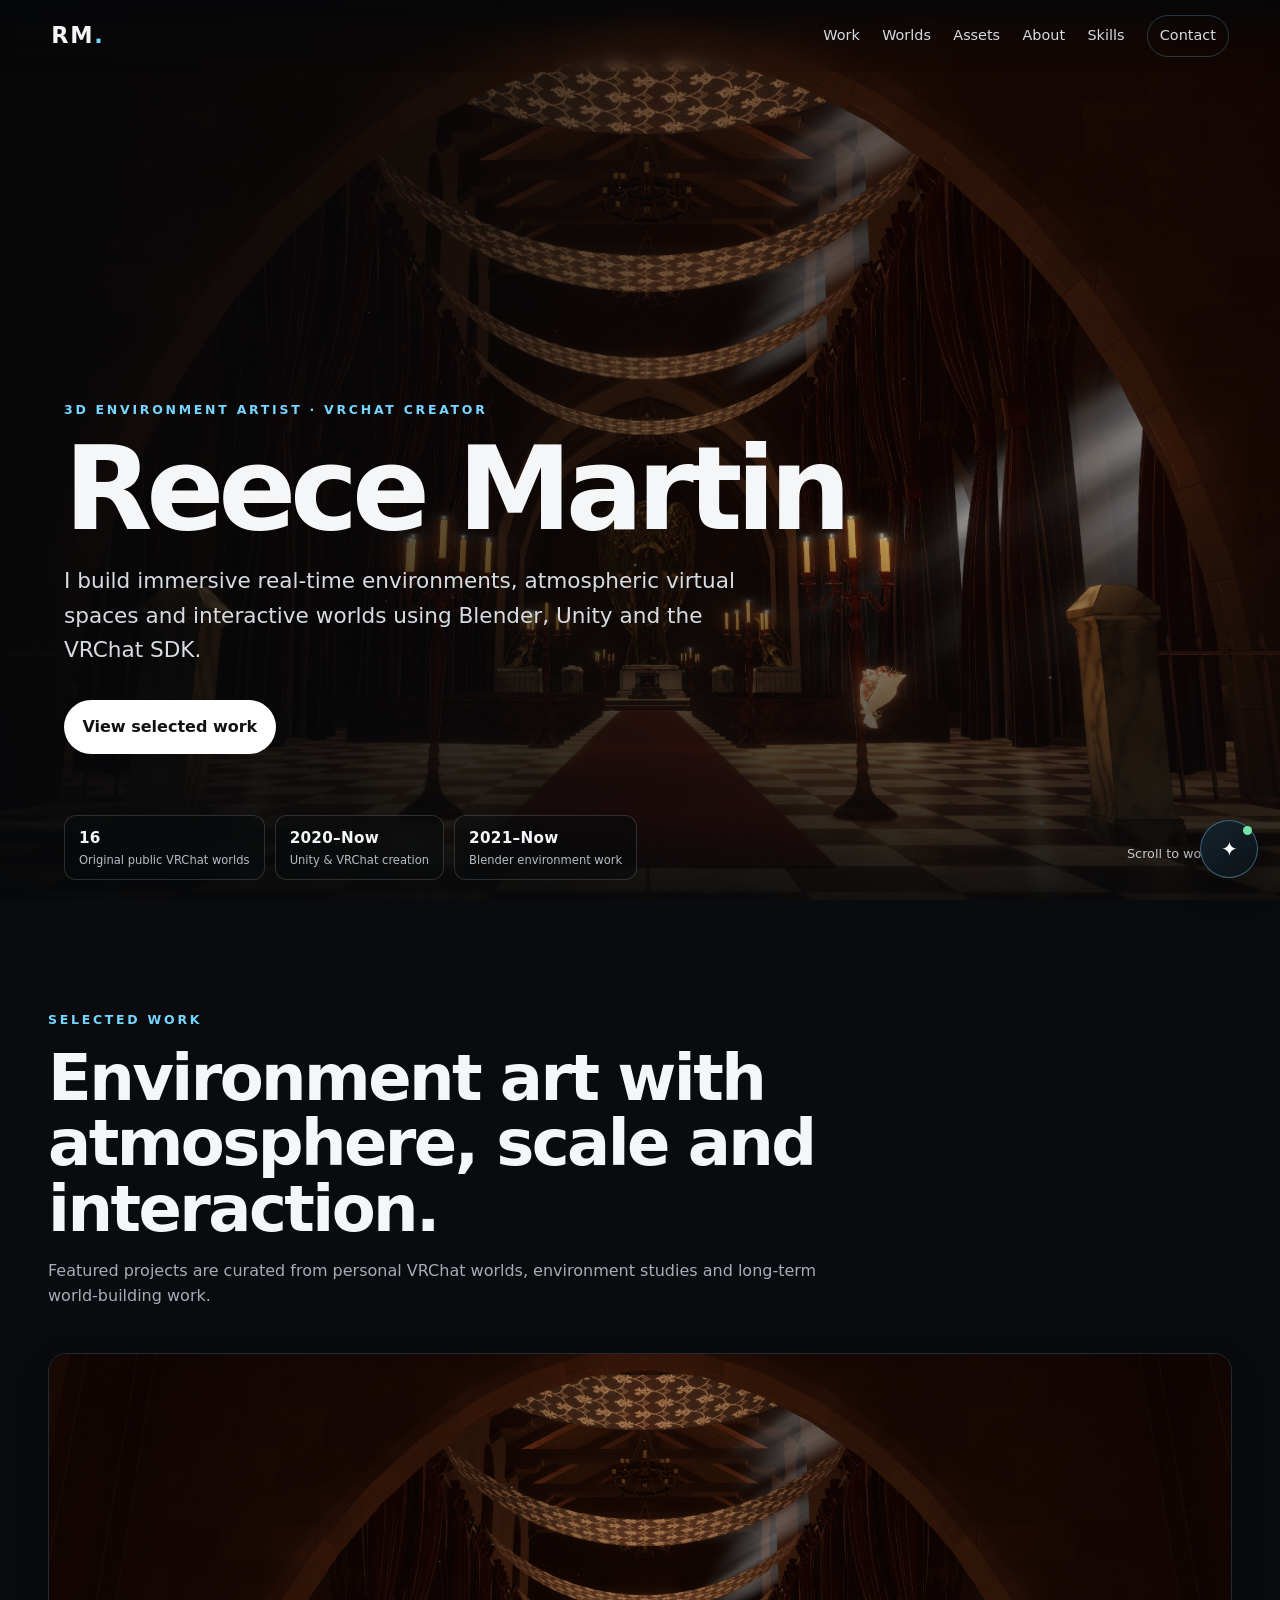
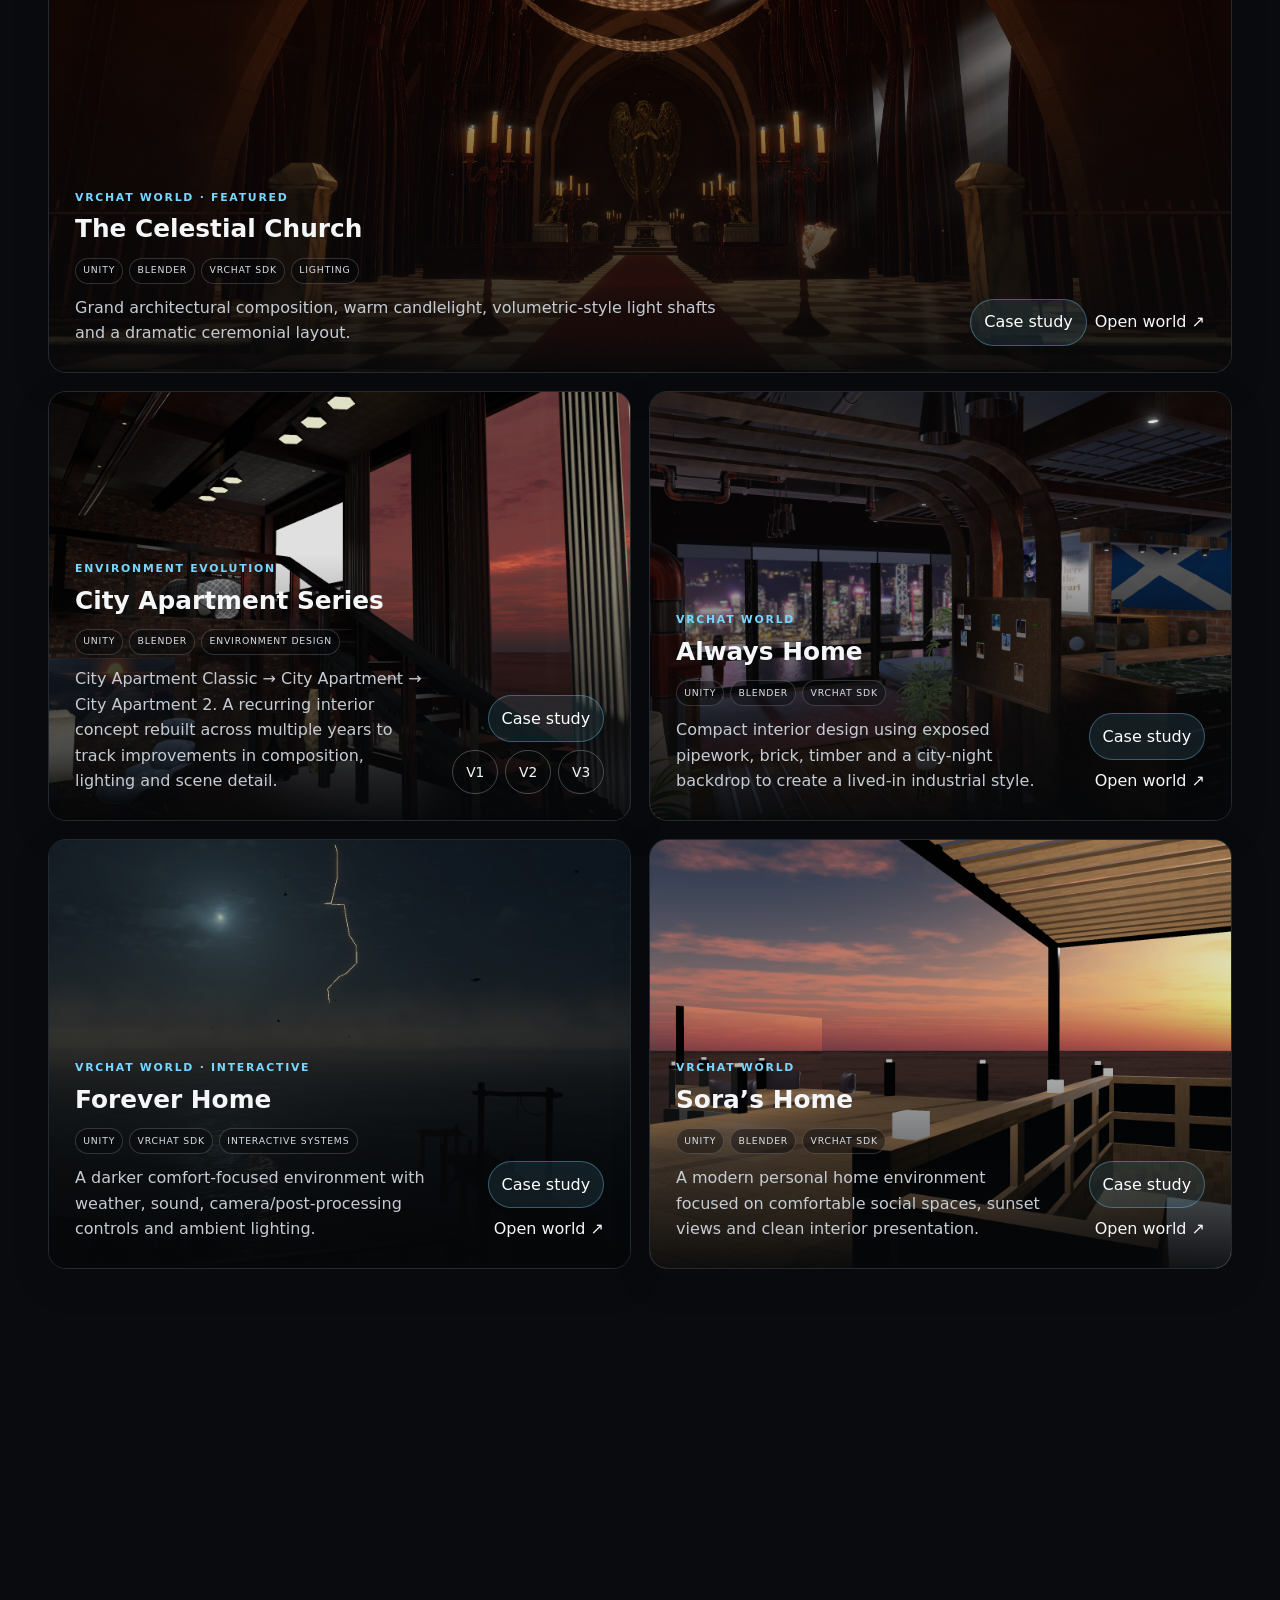
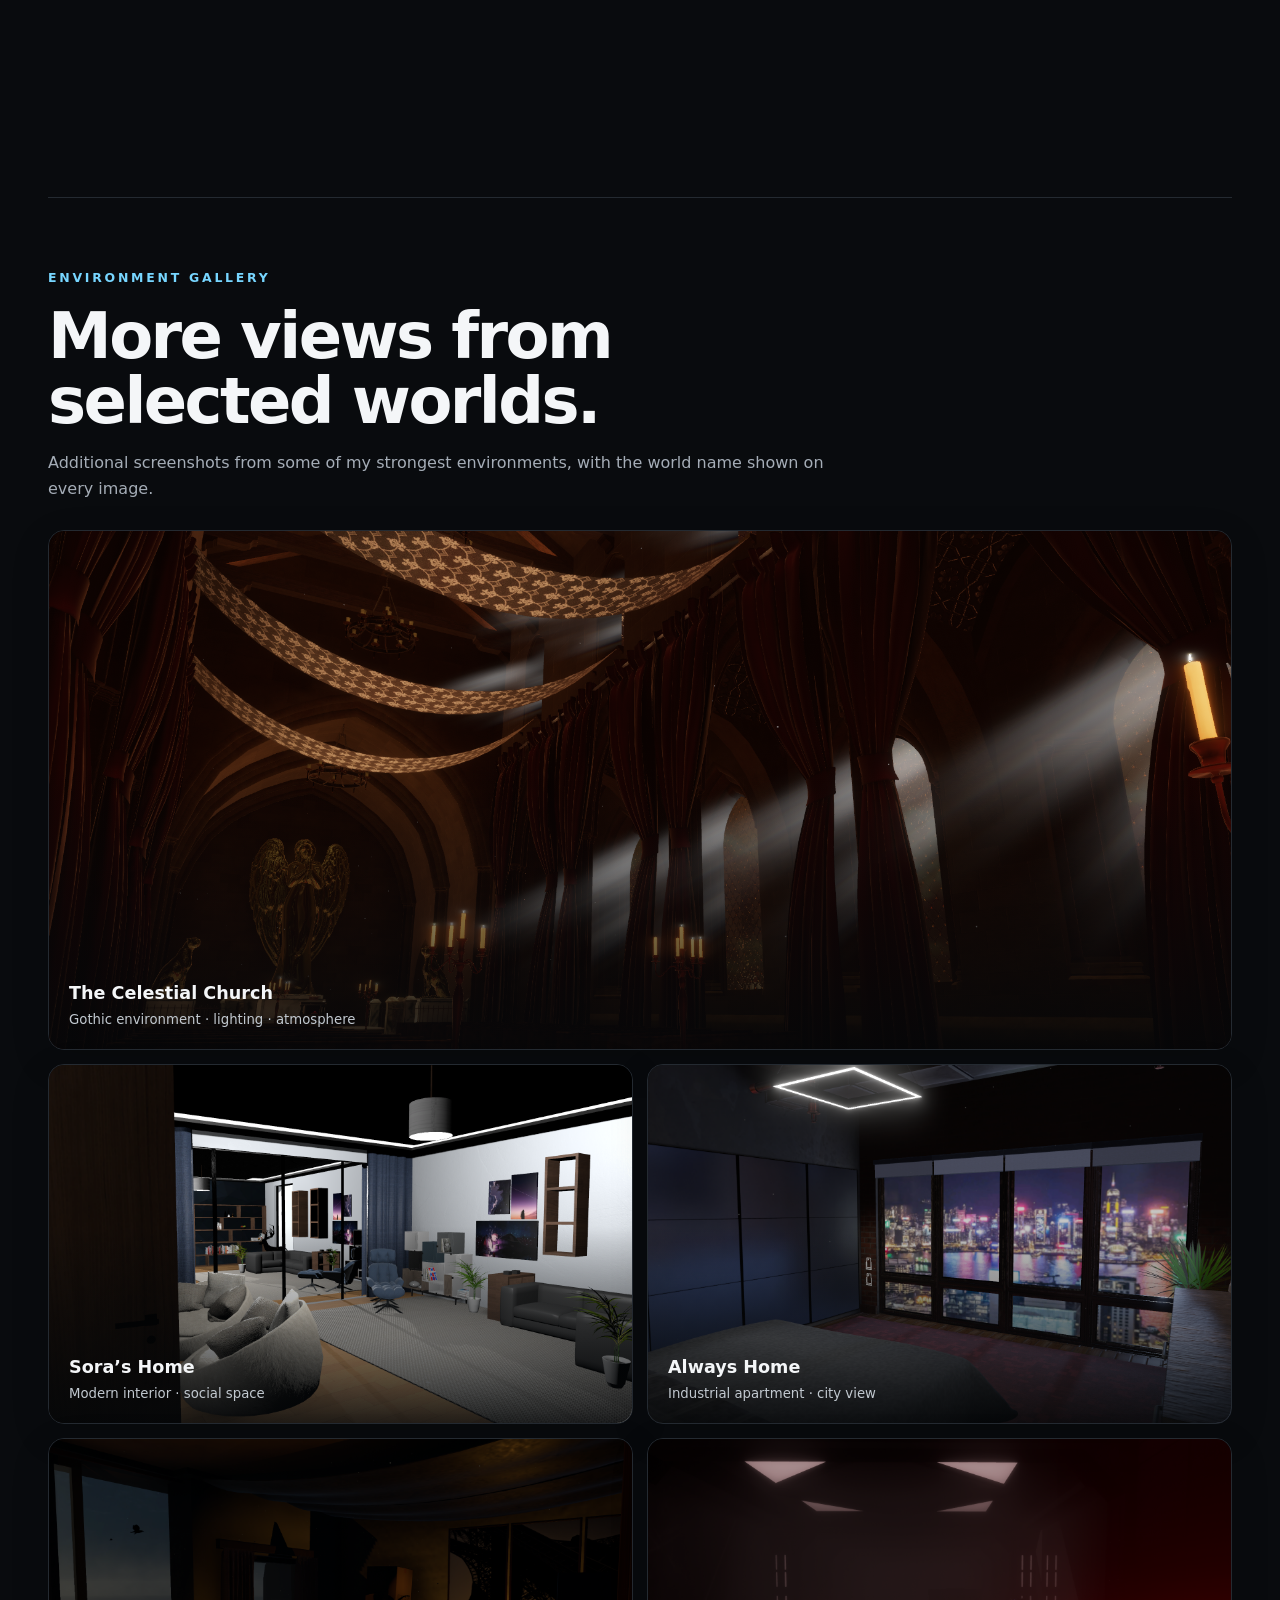
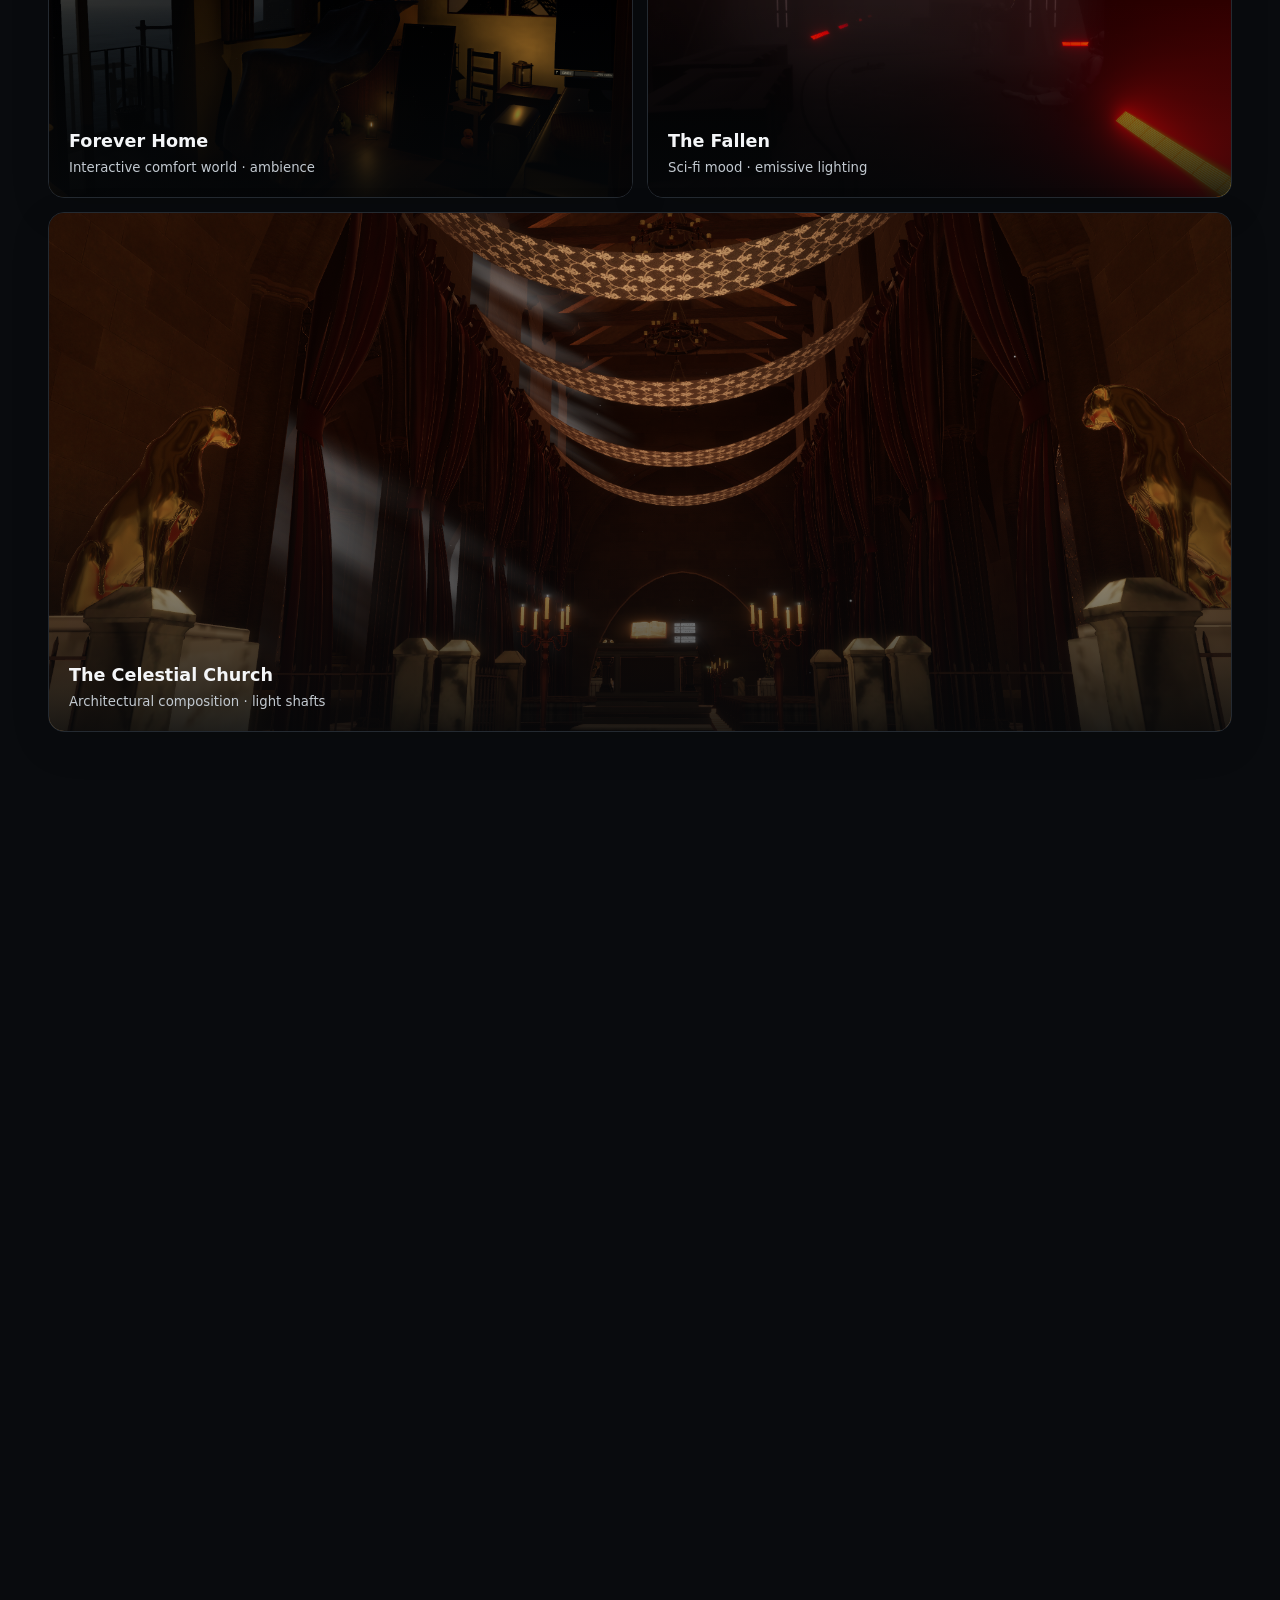
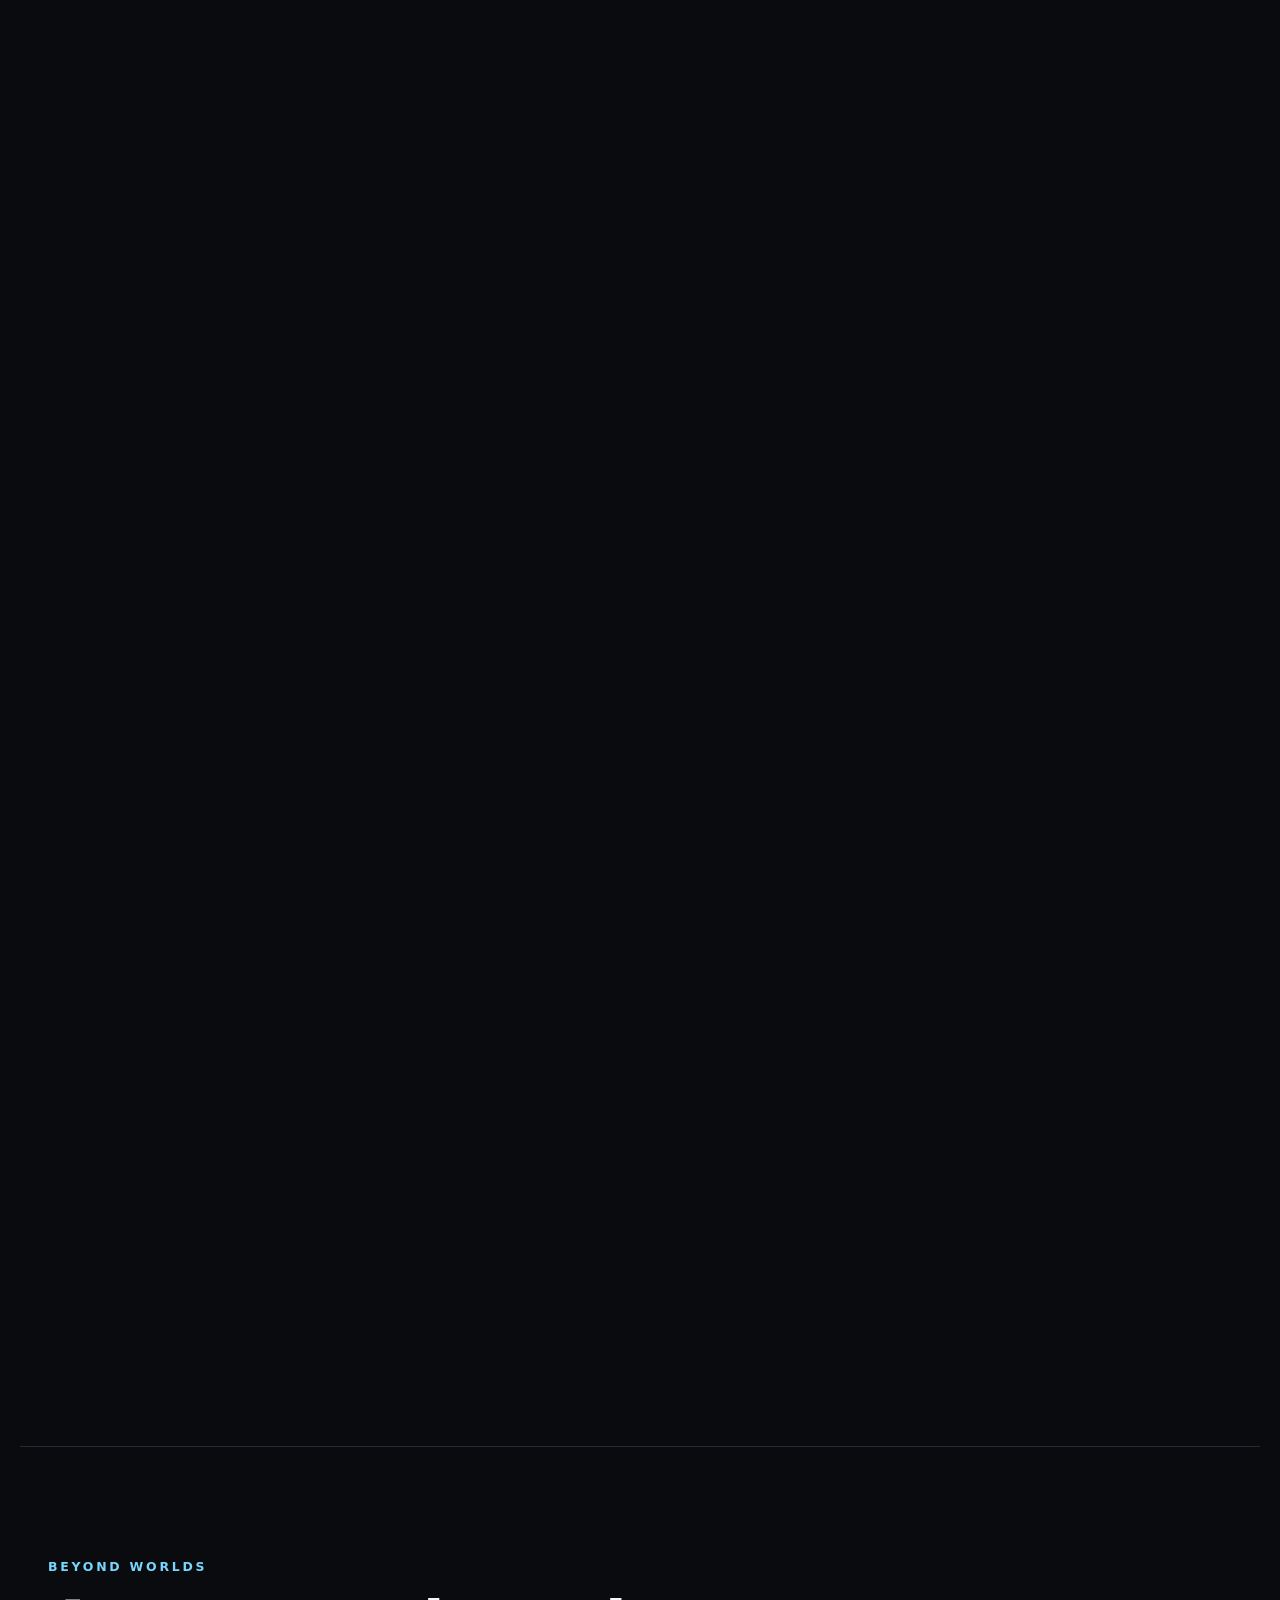
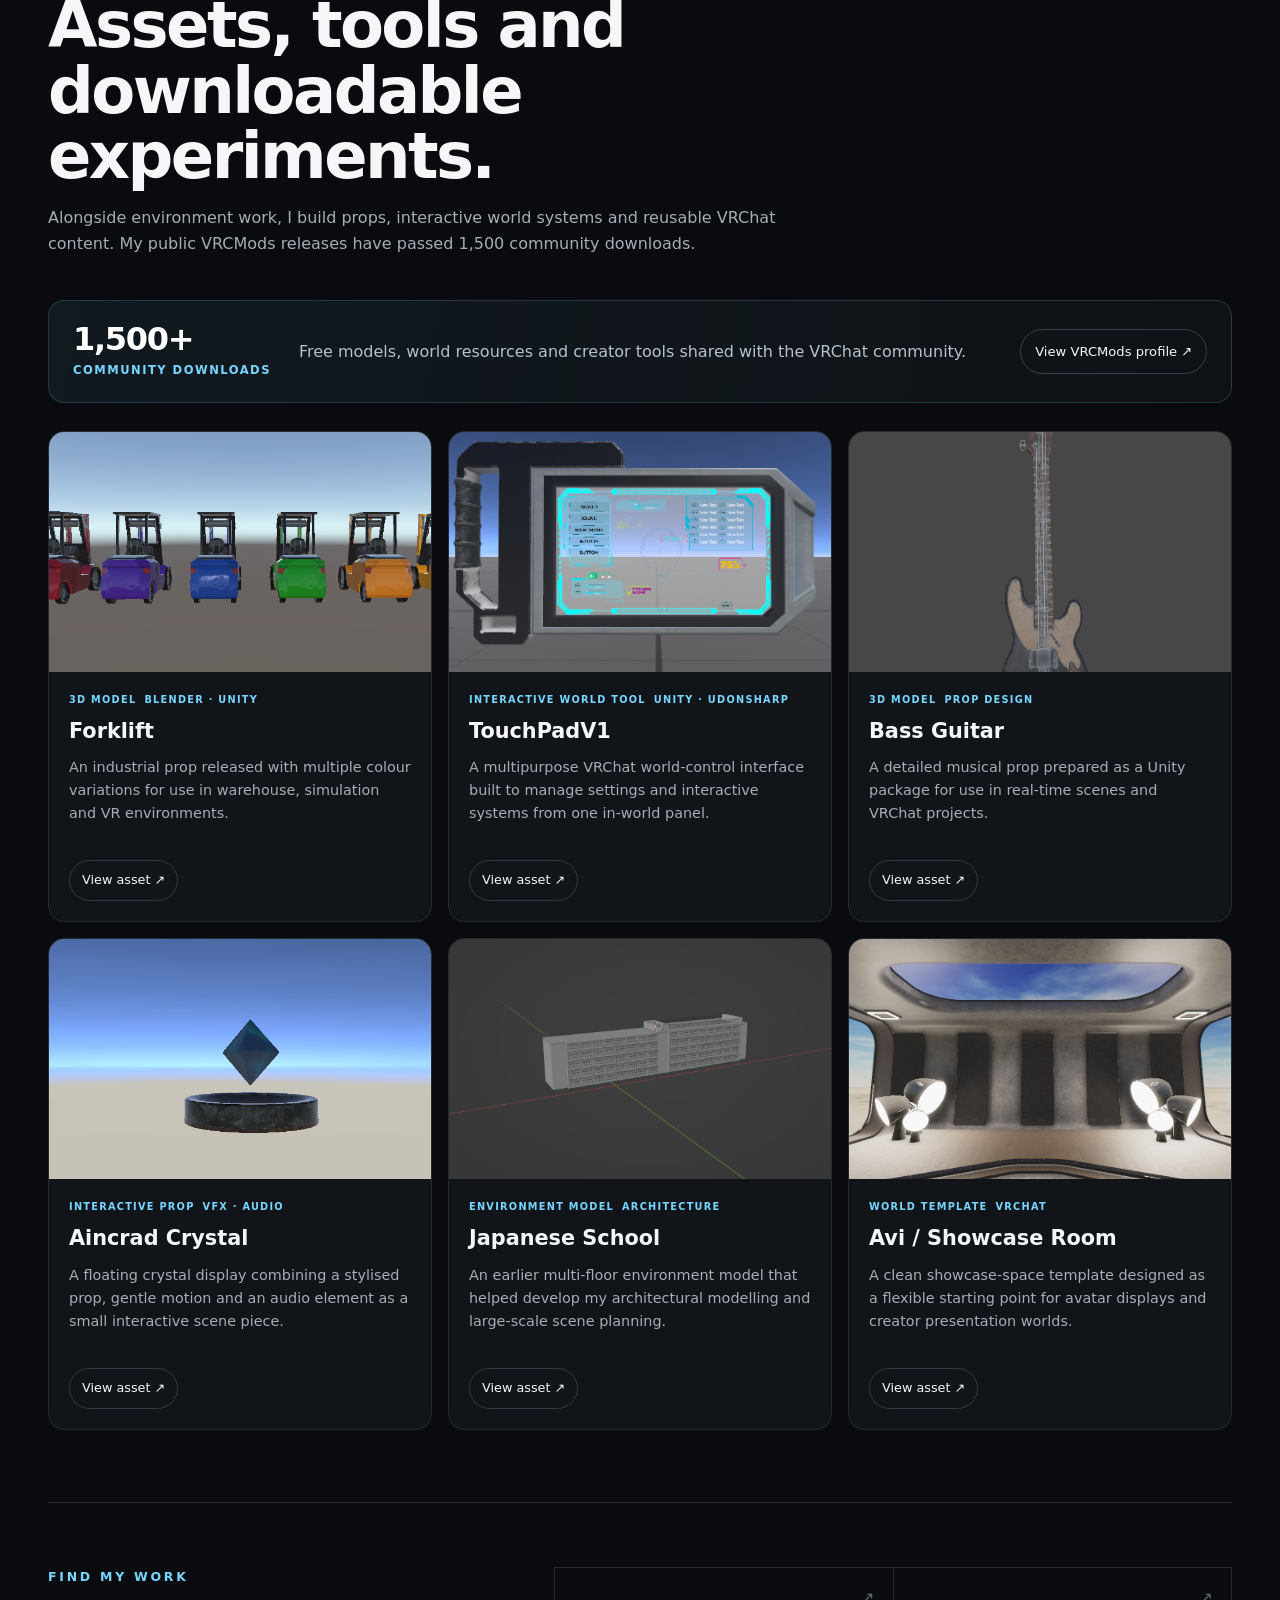
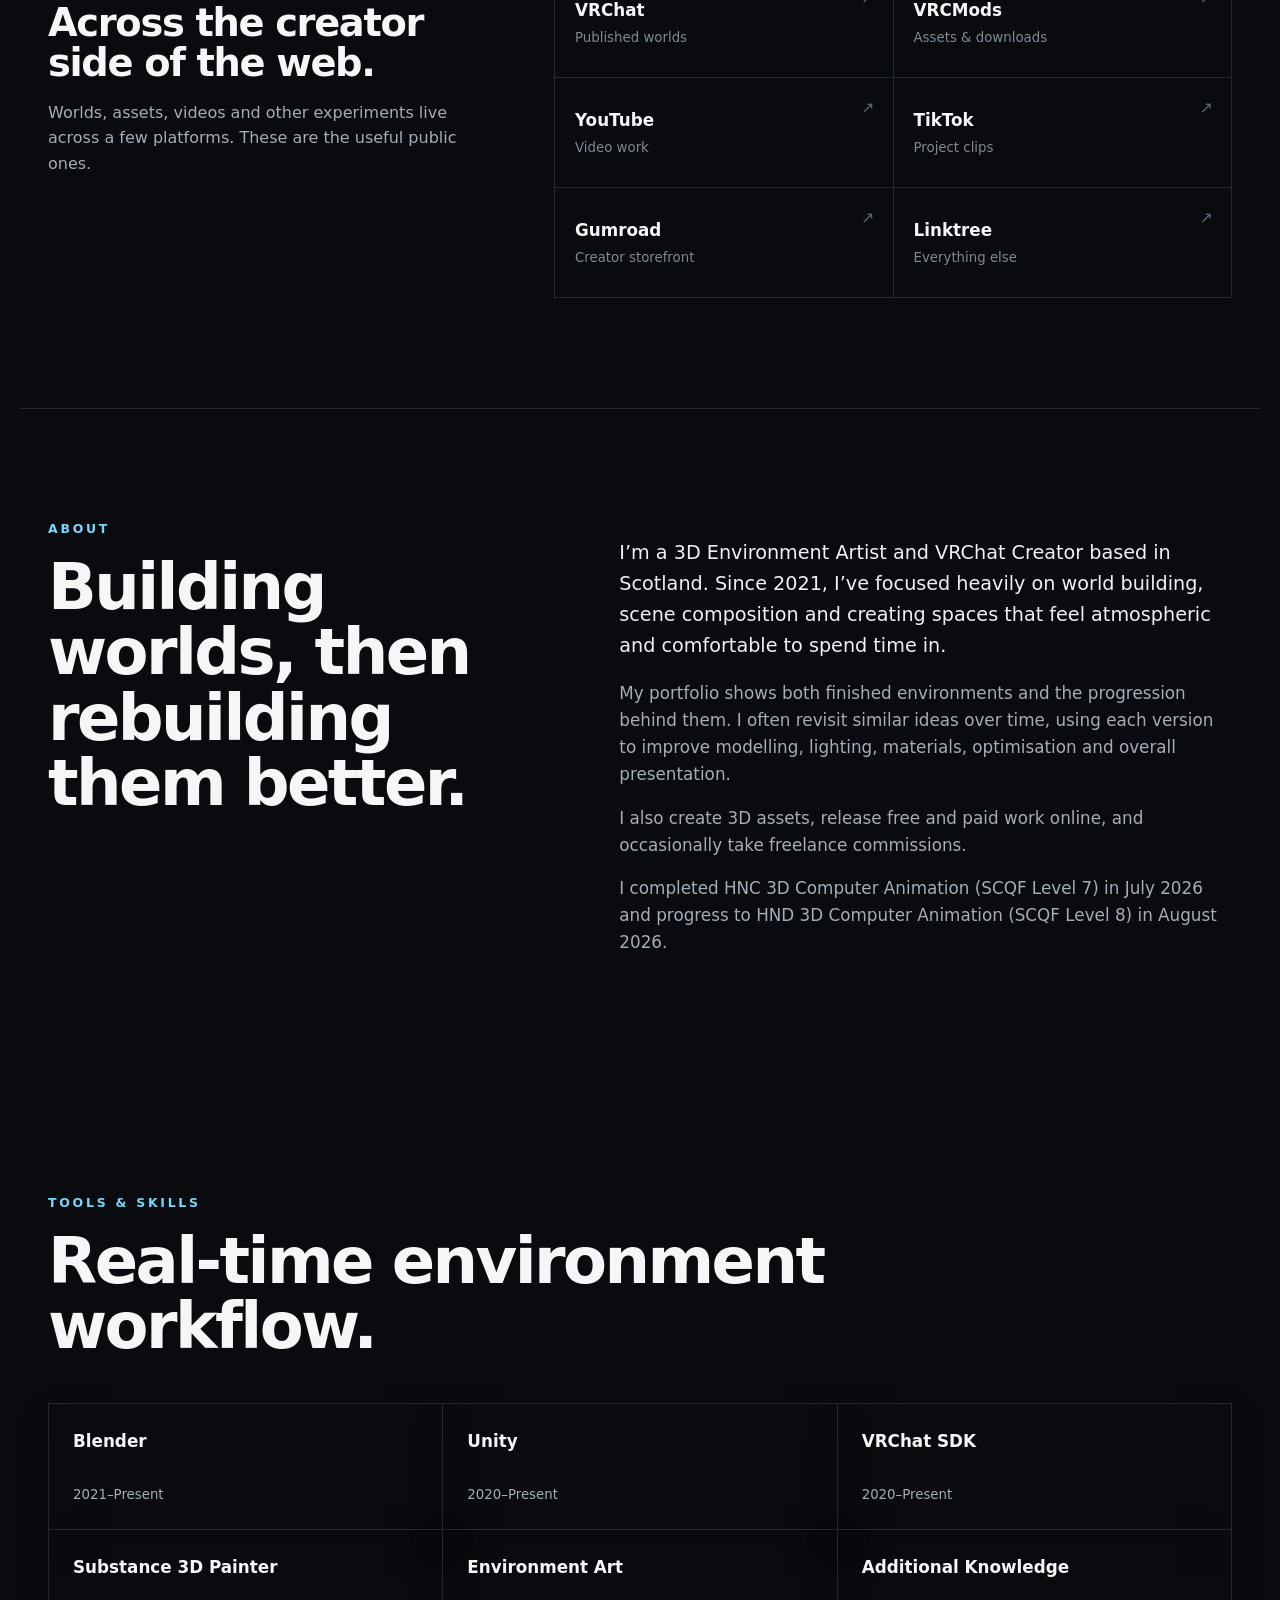
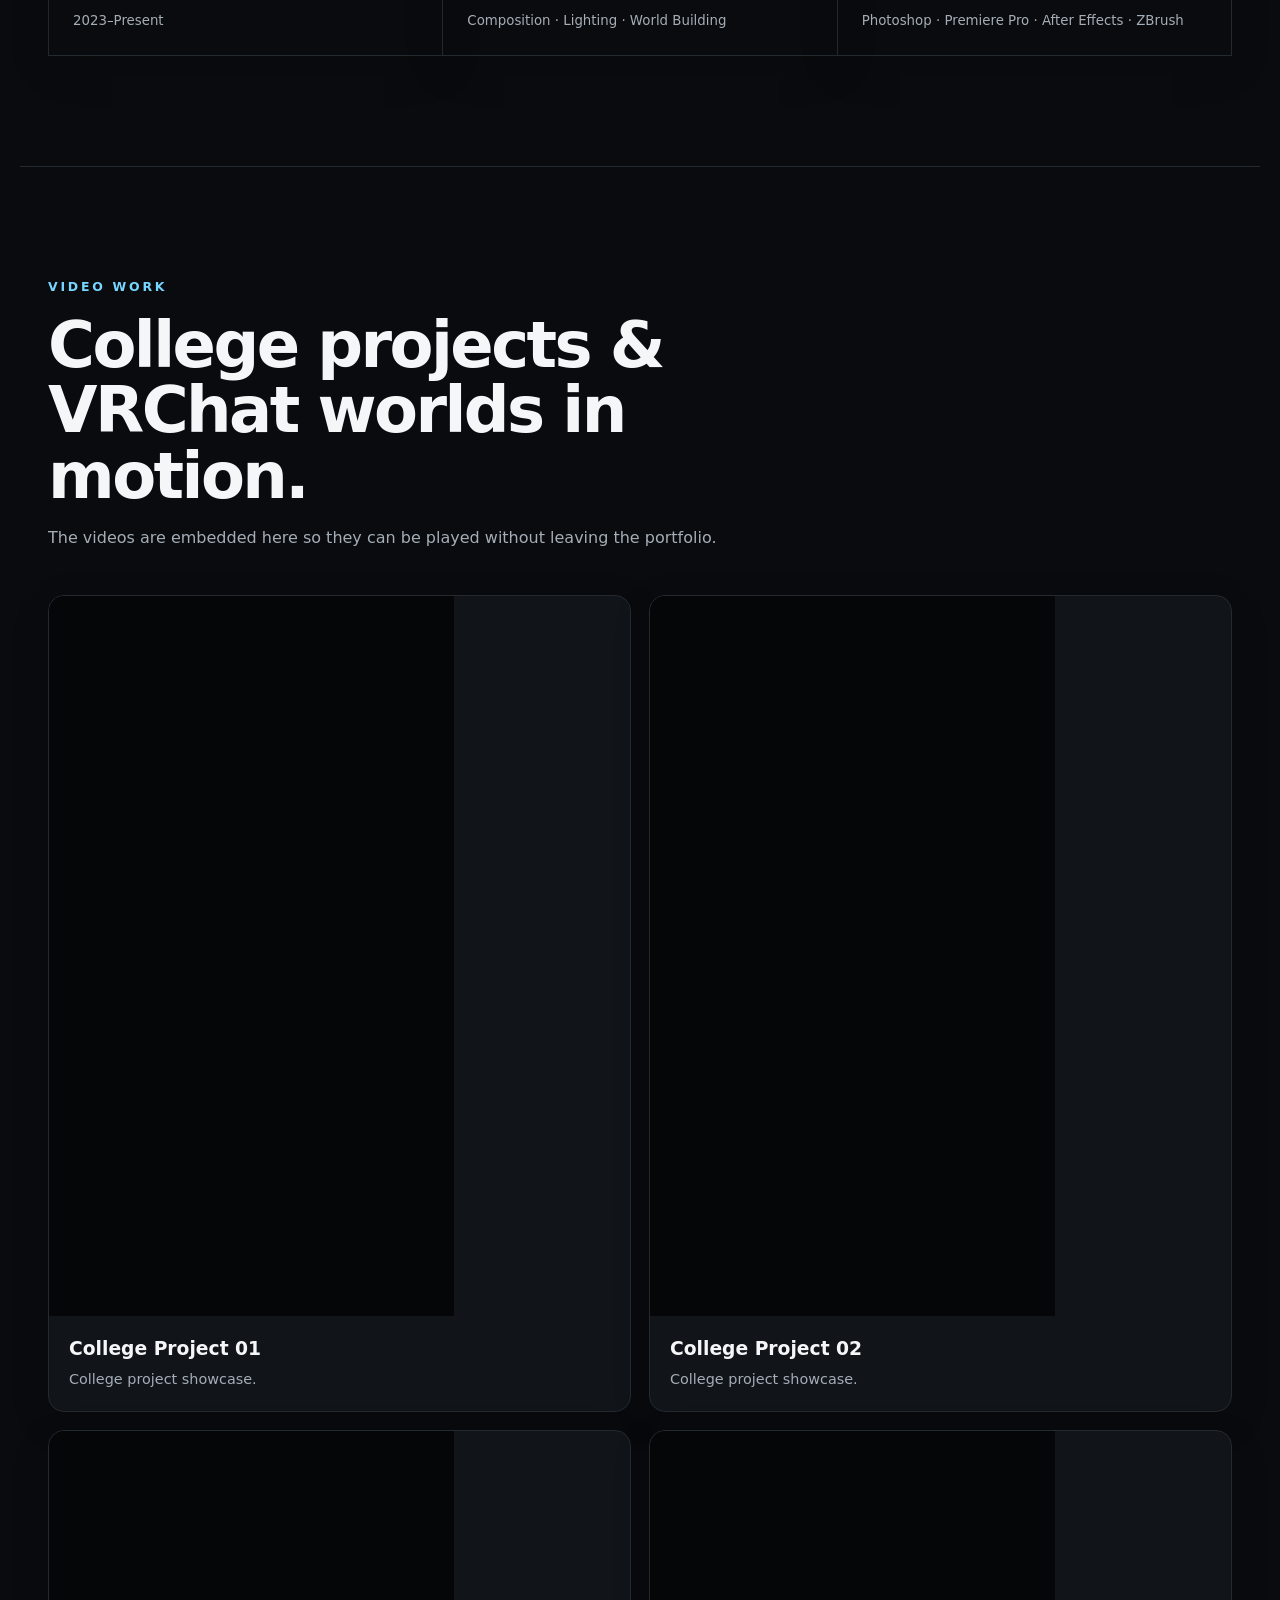
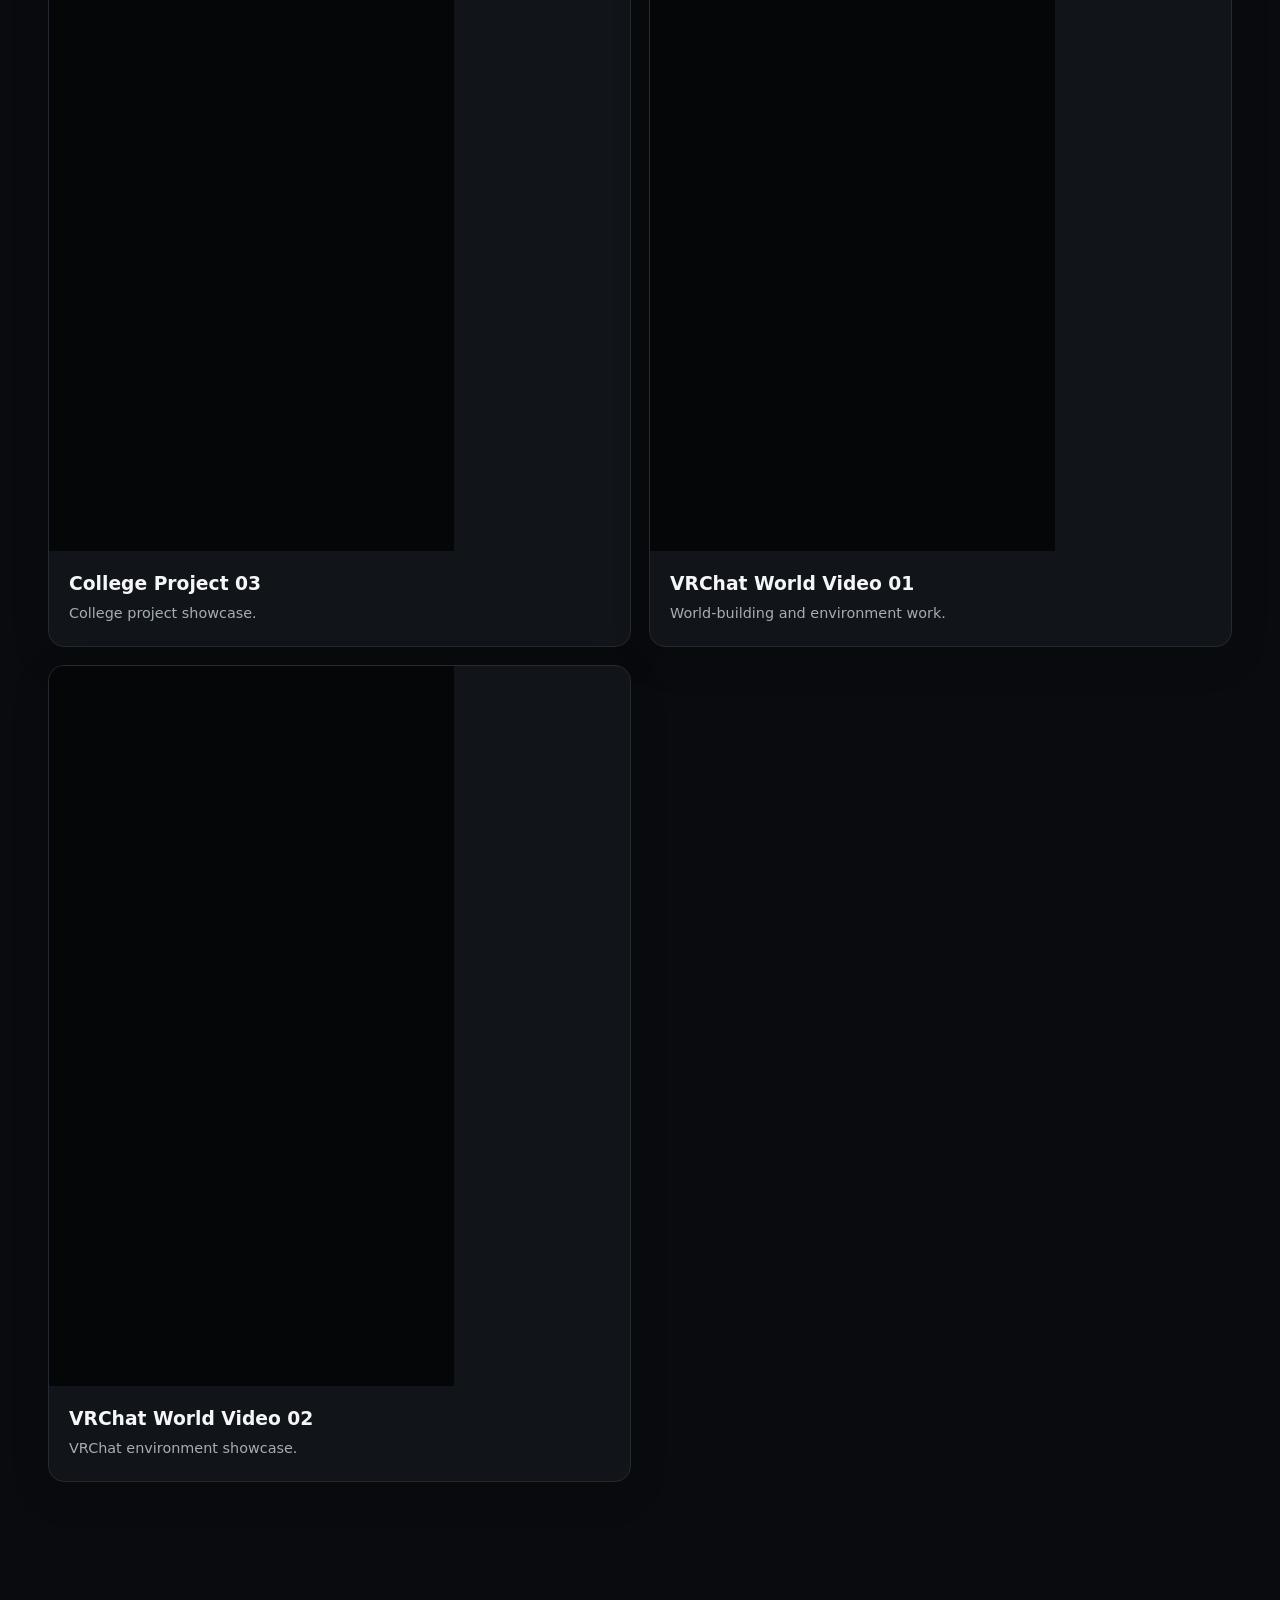
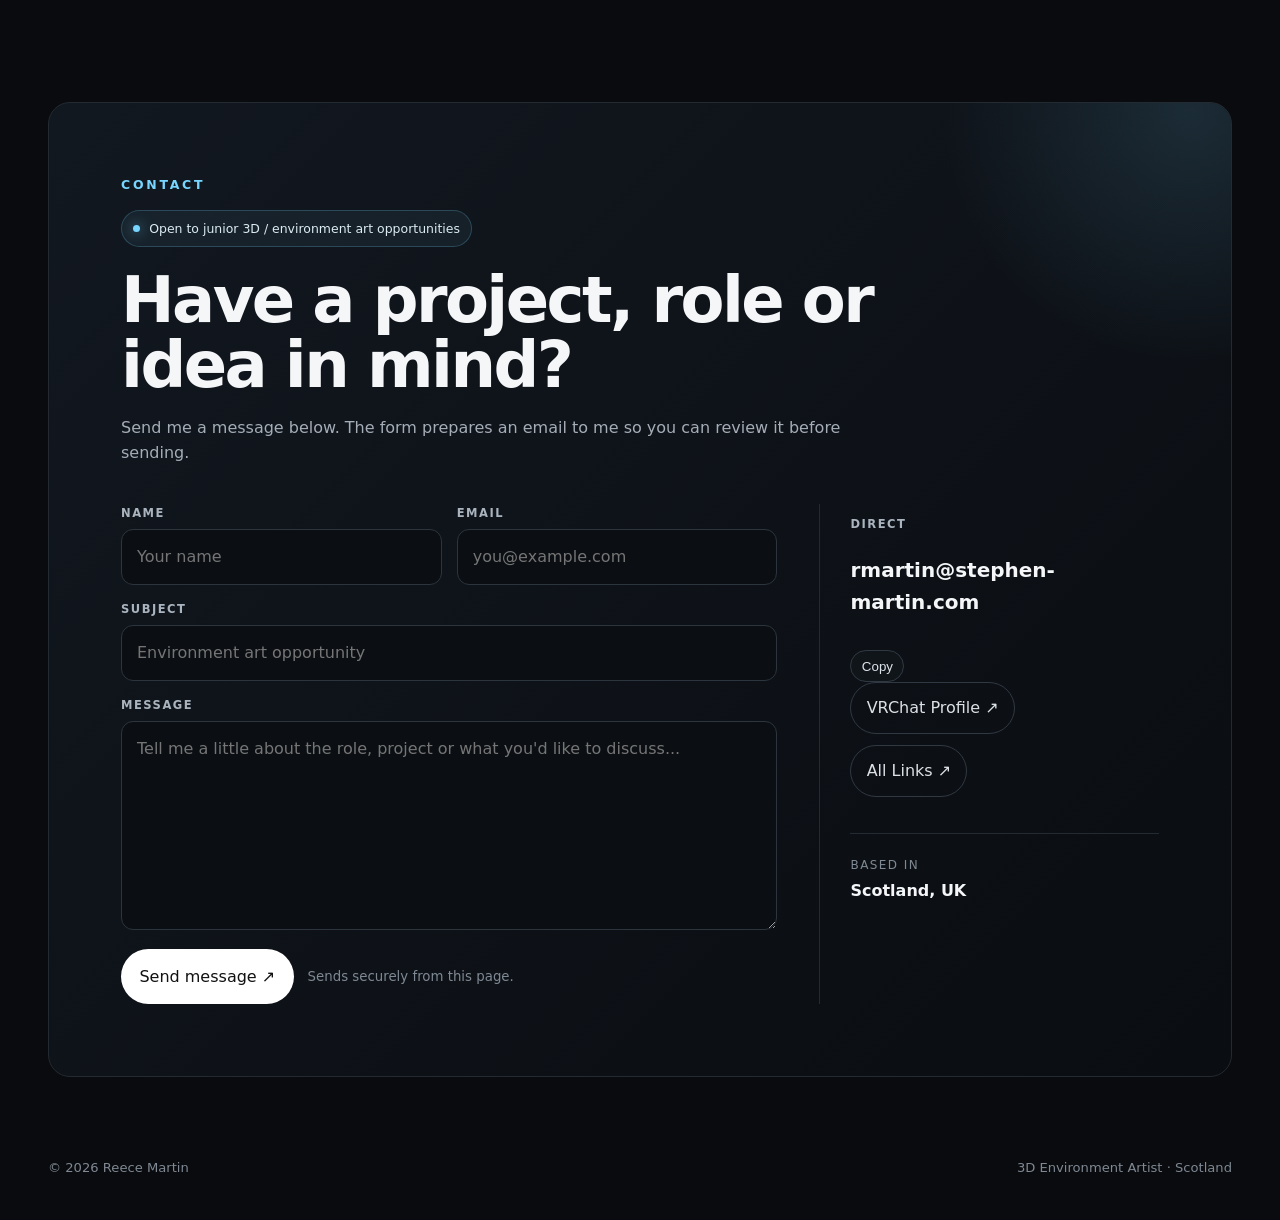
==== commit 87ba8143: "V7" ====
--- a/index.html
+++ b/index.html
@@ -4,6 +4,18 @@
   <meta charset="utf-8" />
   <meta name="viewport" content="width=device-width, initial-scale=1" />
   <meta name="description" content="Reece Martin — 3D Environment Artist, VRChat Creator and Junior 3D Artist based in Scotland." />
+  <meta name="theme-color" content="#090b0e" />
+  <meta property="og:type" content="website" />
+  <meta property="og:url" content="https://reecemartin3d.com/" />
+  <meta property="og:title" content="Reece Martin — 3D Environment Artist" />
+  <meta property="og:description" content="Immersive real-time environments, VRChat worlds, 3D assets and interactive experiences." />
+  <meta property="og:image" content="https://reecemartin3d.com/assets/cathedral-hero.png" />
+  <meta name="twitter:card" content="summary_large_image" />
+  <meta name="twitter:title" content="Reece Martin — 3D Environment Artist" />
+  <meta name="twitter:description" content="Immersive real-time environments, VRChat worlds, 3D assets and interactive experiences." />
+  <meta name="twitter:image" content="https://reecemartin3d.com/assets/cathedral-hero.png" />
+  <link rel="canonical" href="https://reecemartin3d.com/" />
+  <link rel="icon" href="favicon.svg" type="image/svg+xml" />
   <title>Reece Martin — 3D Environment Artist</title>
   <link rel="stylesheet" href="styles.css" />
 </head>
@@ -17,7 +29,7 @@
       <a href="#assets">Assets</a>
       <a href="#about">About</a>
       <a href="#skills">Skills</a>
-      <a href="#contact">Contact</a>
+      <a href="#contact" class="nav-contact">Contact</a>
     </nav>
   </header>
 
@@ -53,10 +65,10 @@
           <div class="project-overlay">
             <div>
               <p class="project-kicker">VRCHAT WORLD · FEATURED</p>
-              <h3>The Celestial Church</h3>
+              <h3>The Celestial Church</h3><div class="tool-tags"><span>Unity</span><span>Blender</span><span>VRChat SDK</span><span>Lighting</span></div>
               <p>Grand architectural composition, warm candlelight, volumetric-style light shafts and a dramatic ceremonial layout.</p>
             </div>
-            <a href="https://vrchat.com/home/world/wrld_a0b7a10c-58d0-48cb-b706-cd70f18e6245" target="_blank" rel="noopener">Open world ↗</a>
+            <div class="project-actions"><button class="case-study-btn" data-case="celestial" type="button">Case study</button><a href="https://vrchat.com/home/world/wrld_a0b7a10c-58d0-48cb-b706-cd70f18e6245" target="_blank" rel="noopener">Open world ↗</a></div>
           </div>
         </article>
 
@@ -65,13 +77,16 @@
           <div class="project-overlay">
             <div>
               <p class="project-kicker">ENVIRONMENT EVOLUTION</p>
-              <h3>City Apartment Series</h3>
+              <h3>City Apartment Series</h3><div class="tool-tags"><span>Unity</span><span>Blender</span><span>Environment Design</span></div>
               <p>City Apartment Classic → City Apartment → City Apartment 2. A recurring interior concept rebuilt across multiple years to track improvements in composition, lighting and scene detail.</p>
             </div>
-            <div class="inline-links">
+            <div class="project-actions">
+              <button class="case-study-btn" data-case="city-series" type="button">Case study</button>
+              <div class="inline-links">
               <a href="https://vrchat.com/home/world/wrld_3a5861b6-04fc-4a94-ac12-6e038881779a" target="_blank" rel="noopener">V1</a>
               <a href="https://vrchat.com/home/world/wrld_067a1e12-0854-4926-b923-cbbc36b40b44" target="_blank" rel="noopener">V2</a>
               <a href="https://vrchat.com/home/world/wrld_5d021b7f-f4ea-4b8c-a367-ea5b64d6db5d" target="_blank" rel="noopener">V3</a>
+              </div>
             </div>
           </div>
         </article>
@@ -81,10 +96,10 @@
           <div class="project-overlay">
             <div>
               <p class="project-kicker">VRCHAT WORLD</p>
-              <h3>Always Home</h3>
+              <h3>Always Home</h3><div class="tool-tags"><span>Unity</span><span>Blender</span><span>VRChat SDK</span></div>
               <p>Compact interior design using exposed pipework, brick, timber and a city-night backdrop to create a lived-in industrial style.</p>
             </div>
-            <a href="https://vrchat.com/home/world/wrld_982338bf-95bd-44b3-9835-889b6d5310d0" target="_blank" rel="noopener">Open world ↗</a>
+            <div class="project-actions"><button class="case-study-btn" data-case="always-home" type="button">Case study</button><a href="https://vrchat.com/home/world/wrld_982338bf-95bd-44b3-9835-889b6d5310d0" target="_blank" rel="noopener">Open world ↗</a></div>
           </div>
         </article>
 
@@ -93,10 +108,10 @@
           <div class="project-overlay">
             <div>
               <p class="project-kicker">VRCHAT WORLD · INTERACTIVE</p>
-              <h3>Forever Home</h3>
+              <h3>Forever Home</h3><div class="tool-tags"><span>Unity</span><span>VRChat SDK</span><span>Interactive Systems</span></div>
               <p>A darker comfort-focused environment with weather, sound, camera/post-processing controls and ambient lighting.</p>
             </div>
-            <a href="https://vrchat.com/home/world/wrld_46211cba-4b17-4576-aeca-20b83bb3c550" target="_blank" rel="noopener">Open world ↗</a>
+            <div class="project-actions"><button class="case-study-btn" data-case="forever-home" type="button">Case study</button><a href="https://vrchat.com/home/world/wrld_46211cba-4b17-4576-aeca-20b83bb3c550" target="_blank" rel="noopener">Open world ↗</a></div>
           </div>
         </article>
 
@@ -105,10 +120,10 @@
           <div class="project-overlay">
             <div>
               <p class="project-kicker">VRCHAT WORLD</p>
-              <h3>Sora’s Home</h3>
+              <h3>Sora’s Home</h3><div class="tool-tags"><span>Unity</span><span>Blender</span><span>VRChat SDK</span></div>
               <p>A modern personal home environment focused on comfortable social spaces, sunset views and clean interior presentation.</p>
             </div>
-            <a href="https://vrchat.com/home/world/wrld_07100f48-be87-47c9-afa9-6af2c5a1c4f2" target="_blank" rel="noopener">Open world ↗</a>
+            <div class="project-actions"><button class="case-study-btn" data-case="soras-home" type="button">Case study</button><a href="https://vrchat.com/home/world/wrld_07100f48-be87-47c9-afa9-6af2c5a1c4f2" target="_blank" rel="noopener">Open world ↗</a></div>
           </div>
         </article>
 
@@ -117,10 +132,10 @@
           <div class="project-overlay">
             <div>
               <p class="project-kicker">EXPERIMENTAL VFX</p>
-              <h3>Pharanoa</h3>
+              <h3>Pharanoa</h3><div class="tool-tags"><span>Unity</span><span>VFX</span><span>Emissive Lighting</span></div>
               <p>An abstract lighting and effects experiment using emissive elements, a focused energy beam and high-contrast atmosphere.</p>
             </div>
-            <a href="https://vrchat.com/home/world/wrld_eb587ae2-6b26-48e3-9d28-3afd4ad6f555" target="_blank" rel="noopener">Open world ↗</a>
+            <div class="project-actions"><button class="case-study-btn" data-case="pharanoa" type="button">Case study</button><a href="https://vrchat.com/home/world/wrld_eb587ae2-6b26-48e3-9d28-3afd4ad6f555" target="_blank" rel="noopener">Open world ↗</a></div>
           </div>
         </article>
       </div>
@@ -132,12 +147,31 @@
           <p>Additional screenshots from some of my strongest environments, with the world name shown on every image.</p>
         </div>
         <div class="photo-grid">
-          <figure class="photo-card wide"><img src="assets/cathedral-angle-2.png" alt="The Celestial Church interior"><figcaption><strong>The Celestial Church</strong><span>Gothic environment · lighting · atmosphere</span></figcaption></figure>
+          <figure class="photo-card lightbox-item wide"><img src="assets/cathedral-angle-2.png" alt="The Celestial Church interior"><figcaption><strong>The Celestial Church</strong><span>Gothic environment · lighting · atmosphere</span></figcaption></figure>
           <figure class="photo-card"><img src="assets/soras-home-2.png" alt="Sora's Home bedroom"><figcaption><strong>Sora’s Home</strong><span>Modern interior · social space</span></figcaption></figure>
           <figure class="photo-card"><img src="assets/always-home-gallery.png" alt="Always Home apartment"><figcaption><strong>Always Home</strong><span>Industrial apartment · city view</span></figcaption></figure>
           <figure class="photo-card"><img src="assets/forever-home-gallery.png" alt="Forever Home interior"><figcaption><strong>Forever Home</strong><span>Interactive comfort world · ambience</span></figcaption></figure>
           <figure class="photo-card"><img src="assets/fallen-2.png" alt="The Fallen sci-fi environment"><figcaption><strong>The Fallen</strong><span>Sci-fi mood · emissive lighting</span></figcaption></figure>
-          <figure class="photo-card wide"><img src="assets/cathedral-angle-3.png" alt="The Celestial Church side view"><figcaption><strong>The Celestial Church</strong><span>Architectural composition · light shafts</span></figcaption></figure>
+          <figure class="photo-card lightbox-item wide"><img src="assets/cathedral-angle-3.png" alt="The Celestial Church side view"><figcaption><strong>The Celestial Church</strong><span>Architectural composition · light shafts</span></figcaption></figure>
+        </div>
+      </div>
+
+
+      <div class="progression-section reveal">
+        <div class="section-head compact">
+          <p class="eyebrow">PROGRESSION</p>
+          <h2>One idea, rebuilt over time.</h2>
+          <p>Drag the slider to compare an earlier City Apartment version with the later rebuild.</p>
+        </div>
+        <div class="compare-wrap" id="compareWrap">
+          <img src="assets/city-classic.png" alt="Earlier City Apartment Classic environment" class="compare-base">
+          <div class="compare-overlay" id="compareOverlay">
+            <img src="assets/city-apartment-2.png" alt="Later City Apartment 2 environment">
+          </div>
+          <div class="compare-line" id="compareLine"><span></span></div>
+          <input id="compareSlider" class="compare-slider" type="range" min="0" max="100" value="50" aria-label="Compare older and newer City Apartment work">
+          <div class="compare-label old">Earlier</div>
+          <div class="compare-label new">Later rebuild</div>
         </div>
       </div>
 
@@ -316,34 +350,25 @@
         </div>
 
         <div class="contact-layout">
-          <form class="contact-form" id="contactForm">
+          <form class="contact-form live-form" id="contactForm">
+            <input type="text" name="_honey" class="honey-field" tabindex="-1" autocomplete="off" aria-hidden="true">
+            <input type="hidden" name="_subject" value="New portfolio enquiry — reecemartin3d.com">
+            <input type="hidden" name="_template" value="table">
             <div class="form-row">
-              <label>
-                <span>Name</span>
-                <input type="text" id="contactName" name="name" autocomplete="name" placeholder="Your name" required>
-              </label>
-              <label>
-                <span>Email</span>
-                <input type="email" id="contactEmail" name="email" autocomplete="email" placeholder="you@example.com" required>
-              </label>
-            </div>
-            <label>
-              <span>Subject</span>
-              <input type="text" id="contactSubject" name="subject" placeholder="Environment art opportunity">
-            </label>
-            <label>
-              <span>Message</span>
-              <textarea id="contactMessage" name="message" rows="7" placeholder="Tell me a little about the role, project or what you'd like to discuss..." required></textarea>
-            </label>
+              <label><span>Name</span><input type="text" id="contactName" name="name" autocomplete="name" placeholder="Your name" required></label>
+              <label><span>Email</span><input type="email" id="contactEmail" name="email" autocomplete="email" placeholder="you@example.com" required></label>
+            </div>
+            <label><span>Subject</span><input type="text" id="contactSubject" name="subject" placeholder="Environment art opportunity"></label>
+            <label><span>Message</span><textarea id="contactMessage" name="message" rows="7" placeholder="Tell me a little about the role, project or what you'd like to discuss..." required></textarea></label>
             <div class="form-actions">
-              <button type="submit" class="btn primary">Prepare email ↗</button>
-              <small>Opens your default email app — nothing is sent automatically.</small>
+              <button type="submit" class="btn primary">Send message ↗</button>
+              <small class="form-status" id="contactStatus" aria-live="polite">Sends securely from this page.</small>
             </div>
           </form>
 
           <aside class="contact-side">
             <p class="contact-label">DIRECT</p>
-            <a class="contact-big" href="mailto:rmartin@stephen-martin.com">rmartin@stephen-martin.com</a>
+            <div class="email-row"><a class="contact-big" href="mailto:rmartin@stephen-martin.com">rmartin@stephen-martin.com</a><button class="copy-email" type="button" data-email="rmartin@stephen-martin.com">Copy</button></div>
             <div class="contact-links">
               <a href="https://vrchat.com/home/user/usr_c0c936a4-5a79-4135-8d5a-2b01be1b22be" target="_blank" rel="noopener">VRChat Profile ↗</a>
               <a href="https://linktr.ee/sorakaito0" target="_blank" rel="noopener">All Links ↗</a>
@@ -363,6 +388,35 @@
     <span>3D Environment Artist · Scotland</span>
   </footer>
 
+
+  <button class="back-to-top" id="backToTop" aria-label="Back to top">↑</button>
+
+  <div class="chat-widget" id="chatWidget">
+    <button class="chat-launcher" id="chatLauncher" aria-label="Open message box" aria-expanded="false"><span class="chat-icon">✦</span><span class="chat-pulse"></span></button>
+    <section class="chat-panel" id="chatPanel" aria-hidden="true">
+      <div class="chat-head"><div><span class="chat-status-dot"></span><strong>Message Reece</strong><small>Replies arrive by email</small></div><button id="chatClose" type="button" aria-label="Close message box">×</button></div>
+      <form id="quickMessageForm" class="quick-message-form live-form">
+        <input type="text" name="_honey" class="honey-field" tabindex="-1" autocomplete="off" aria-hidden="true">
+        <input type="hidden" name="_subject" value="Quick message from reecemartin3d.com">
+        <input type="hidden" name="_template" value="table">
+        <label><span>Name</span><input name="name" type="text" placeholder="Your name" required></label>
+        <label><span>Email</span><input name="email" type="email" placeholder="you@example.com" required></label>
+        <label><span>Message</span><textarea name="message" rows="5" placeholder="What would you like to talk about?" required></textarea></label>
+        <button class="btn primary" type="submit">Send message</button>
+        <p class="chat-form-status" id="quickMessageStatus" aria-live="polite"></p>
+      </form>
+    </section>
+  </div>
+
+  <div class="lightbox" id="lightbox" aria-hidden="true">
+    <button class="lightbox-close" id="lightboxClose" type="button" aria-label="Close image">×</button>
+    <button class="lightbox-nav prev" id="lightboxPrev" type="button" aria-label="Previous image">‹</button>
+    <figure><img id="lightboxImage" src="" alt=""><figcaption id="lightboxCaption"></figcaption></figure>
+    <button class="lightbox-nav next" id="lightboxNext" type="button" aria-label="Next image">›</button>
+  </div>
+
+  <div class="case-modal" id="caseModal" aria-hidden="true"><div class="case-dialog"><button class="case-close" id="caseClose" type="button" aria-label="Close case study">×</button><div id="caseContent"></div></div></div>
+
   <script src="script.js"></script>
 </body>
 </html>
--- a/styles.css
+++ b/styles.css
@@ -174,3 +174,15 @@
   .network-links{grid-template-columns:1fr}
   .asset-copy p{min-height:0}
 }
+
+/* V7 */
+.nav-contact{border:1px solid rgba(119,214,255,.24);padding:.5rem .75rem;border-radius:999px}
+.tool-tags{display:flex;flex-wrap:wrap;gap:6px;margin:.55rem 0 .7rem}.tool-tags span{font-size:.58rem;letter-spacing:.09em;text-transform:uppercase;border:1px solid rgba(255,255,255,.17);padding:.28rem .45rem;border-radius:999px;color:#d8e0e7;background:rgba(6,8,10,.4)}
+.project-actions{display:flex;gap:.5rem;align-items:center;flex-wrap:wrap;justify-content:flex-end}.case-study-btn{font:inherit;color:#fff;background:rgba(119,214,255,.1);border:1px solid rgba(119,214,255,.35);padding:.62rem .8rem;border-radius:999px;cursor:pointer}.case-study-btn:hover{background:rgba(119,214,255,.18)}
+.progression-section{margin-top:80px;padding-top:70px;border-top:1px solid var(--line)}.compare-wrap{position:relative;height:min(68vw,650px);min-height:420px;overflow:hidden;border-radius:18px;border:1px solid var(--line);background:#080a0c;user-select:none}.compare-wrap>img,.compare-overlay img{position:absolute;inset:0;width:100%;height:100%;object-fit:cover}.compare-overlay{position:absolute;inset:0;width:50%;overflow:hidden}.compare-overlay img{width:100vw;max-width:var(--max)}.compare-line{position:absolute;top:0;bottom:0;left:50%;width:2px;background:#fff;transform:translateX(-1px);pointer-events:none}.compare-line span{position:absolute;top:50%;left:50%;width:42px;height:42px;border:1px solid rgba(255,255,255,.6);background:rgba(8,10,12,.8);border-radius:50%;transform:translate(-50%,-50%)}.compare-line span:before{content:"‹ ›";position:absolute;inset:0;display:grid;place-items:center}.compare-slider{position:absolute;inset:0;width:100%;height:100%;opacity:0;cursor:ew-resize}.compare-label{position:absolute;bottom:18px;padding:.45rem .65rem;border-radius:999px;background:rgba(6,8,10,.68);font-size:.72rem;letter-spacing:.08em;text-transform:uppercase}.compare-label.old{left:18px}.compare-label.new{right:18px}
+.lightbox{position:fixed;inset:0;z-index:120;background:rgba(2,4,6,.94);display:none;align-items:center;justify-content:center;padding:40px 70px;backdrop-filter:blur(12px)}.lightbox.open{display:flex}.lightbox figure{margin:0;max-width:1500px;width:100%;max-height:88vh;display:flex;flex-direction:column;align-items:center}.lightbox img{max-width:100%;max-height:80vh;object-fit:contain;border-radius:10px}.lightbox figcaption{margin-top:12px;color:#c4ccd4}.lightbox-close,.lightbox-nav{position:absolute;border:1px solid rgba(255,255,255,.18);background:rgba(10,13,16,.65);color:#fff;cursor:pointer}.lightbox-close{right:24px;top:20px;width:44px;height:44px;border-radius:50%;font-size:1.6rem}.lightbox-nav{top:50%;transform:translateY(-50%);width:48px;height:70px;border-radius:14px;font-size:2rem}.lightbox-nav.prev{left:18px}.lightbox-nav.next{right:18px}.lightbox-item{cursor:zoom-in}
+.case-modal{position:fixed;inset:0;z-index:130;background:rgba(2,4,6,.89);display:none;align-items:center;justify-content:center;padding:28px;backdrop-filter:blur(12px)}.case-modal.open{display:flex}.case-dialog{position:relative;width:min(1050px,96vw);max-height:92vh;overflow:auto;background:#0c1014;border:1px solid #27313a;border-radius:20px;padding:clamp(24px,4vw,48px)}.case-close{position:sticky;float:right;top:0;width:42px;height:42px;border-radius:50%;border:1px solid #313b45;background:#11171c;color:#fff;font-size:1.5rem;cursor:pointer}.case-hero{width:100%;aspect-ratio:16/9;object-fit:cover;border-radius:14px;margin:18px 0 28px}.case-kicker{font-size:.72rem;letter-spacing:.16em;color:var(--accent);font-weight:750}.case-dialog h2{font-size:clamp(2rem,5vw,4rem);line-height:1;margin:.3rem 0 1rem}.case-summary{color:#c5ccd3;font-size:1.05rem}.case-grid{display:grid;grid-template-columns:repeat(3,1fr);gap:14px;margin:28px 0}.case-block{padding:18px;border:1px solid var(--line);border-radius:12px;background:#0f1419}.case-block span{display:block;font-size:.64rem;letter-spacing:.12em;text-transform:uppercase;color:#73808c}.case-body{display:grid;grid-template-columns:1fr 1fr;gap:30px}.case-body p{color:var(--muted)}
+.honey-field{position:absolute!important;left:-9999px!important;opacity:0!important}.form-status,.chat-form-status{min-height:1.25em}.form-status.success,.chat-form-status.success{color:#92e8bd}.form-status.error,.chat-form-status.error{color:#ff9e9e}.email-row{display:flex;align-items:center;gap:10px;flex-wrap:wrap}.copy-email{border:1px solid #303943;background:#10151a;color:#dce3e9;padding:.48rem .65rem;border-radius:999px;cursor:pointer}
+.chat-widget{position:fixed;right:22px;bottom:22px;z-index:110}.chat-launcher{position:relative;width:58px;height:58px;border-radius:50%;border:1px solid rgba(119,214,255,.4);background:linear-gradient(145deg,#16232c,#0b1116);color:#fff;box-shadow:0 12px 34px rgba(0,0,0,.42);cursor:pointer;font-size:1.25rem}.chat-pulse{position:absolute;right:5px;top:5px;width:9px;height:9px;border-radius:50%;background:#75e2a6}.chat-panel{position:absolute;right:0;bottom:72px;width:min(360px,calc(100vw - 30px));background:#0c1116;border:1px solid #2a3540;border-radius:18px;box-shadow:0 24px 70px rgba(0,0,0,.55);overflow:hidden;opacity:0;transform:translateY(12px) scale(.97);pointer-events:none;transition:.2s ease}.chat-panel.open{opacity:1;transform:none;pointer-events:auto}.chat-head{display:flex;align-items:center;justify-content:space-between;padding:17px 18px;border-bottom:1px solid var(--line)}.chat-head>div{display:grid;grid-template-columns:auto 1fr;column-gap:8px;align-items:center}.chat-head small{grid-column:2;color:#7f8993}.chat-status-dot{grid-row:1/3;width:8px;height:8px;border-radius:50%;background:#75e2a6}.chat-head button{border:0;background:none;color:#97a3ad;font-size:1.5rem;cursor:pointer}.quick-message-form{padding:17px;display:flex;flex-direction:column;gap:11px}.quick-message-form label{display:flex;flex-direction:column;gap:5px}.quick-message-form label span{font-size:.65rem;letter-spacing:.1em;text-transform:uppercase;color:#89949e}.quick-message-form input,.quick-message-form textarea{width:100%;background:#090d11;border:1px solid #2a333c;color:#fff;border-radius:10px;padding:11px 12px;font:inherit}.quick-message-form .btn{border:0;cursor:pointer;width:100%}
+.back-to-top{position:fixed;right:30px;bottom:92px;z-index:90;width:40px;height:40px;border-radius:50%;border:1px solid #2e3943;background:rgba(12,17,22,.8);color:#cfd6dc;cursor:pointer;opacity:0;pointer-events:none;transition:.2s ease}.back-to-top.show{opacity:1;pointer-events:auto}
+@media(max-width:850px){.project-actions{justify-content:flex-start}.case-body,.case-grid{grid-template-columns:1fr}.case-modal{padding:10px}.lightbox{padding:55px 12px 20px}.chat-widget{right:14px;bottom:14px}.back-to-top{right:22px;bottom:82px}.compare-wrap{min-height:360px}}
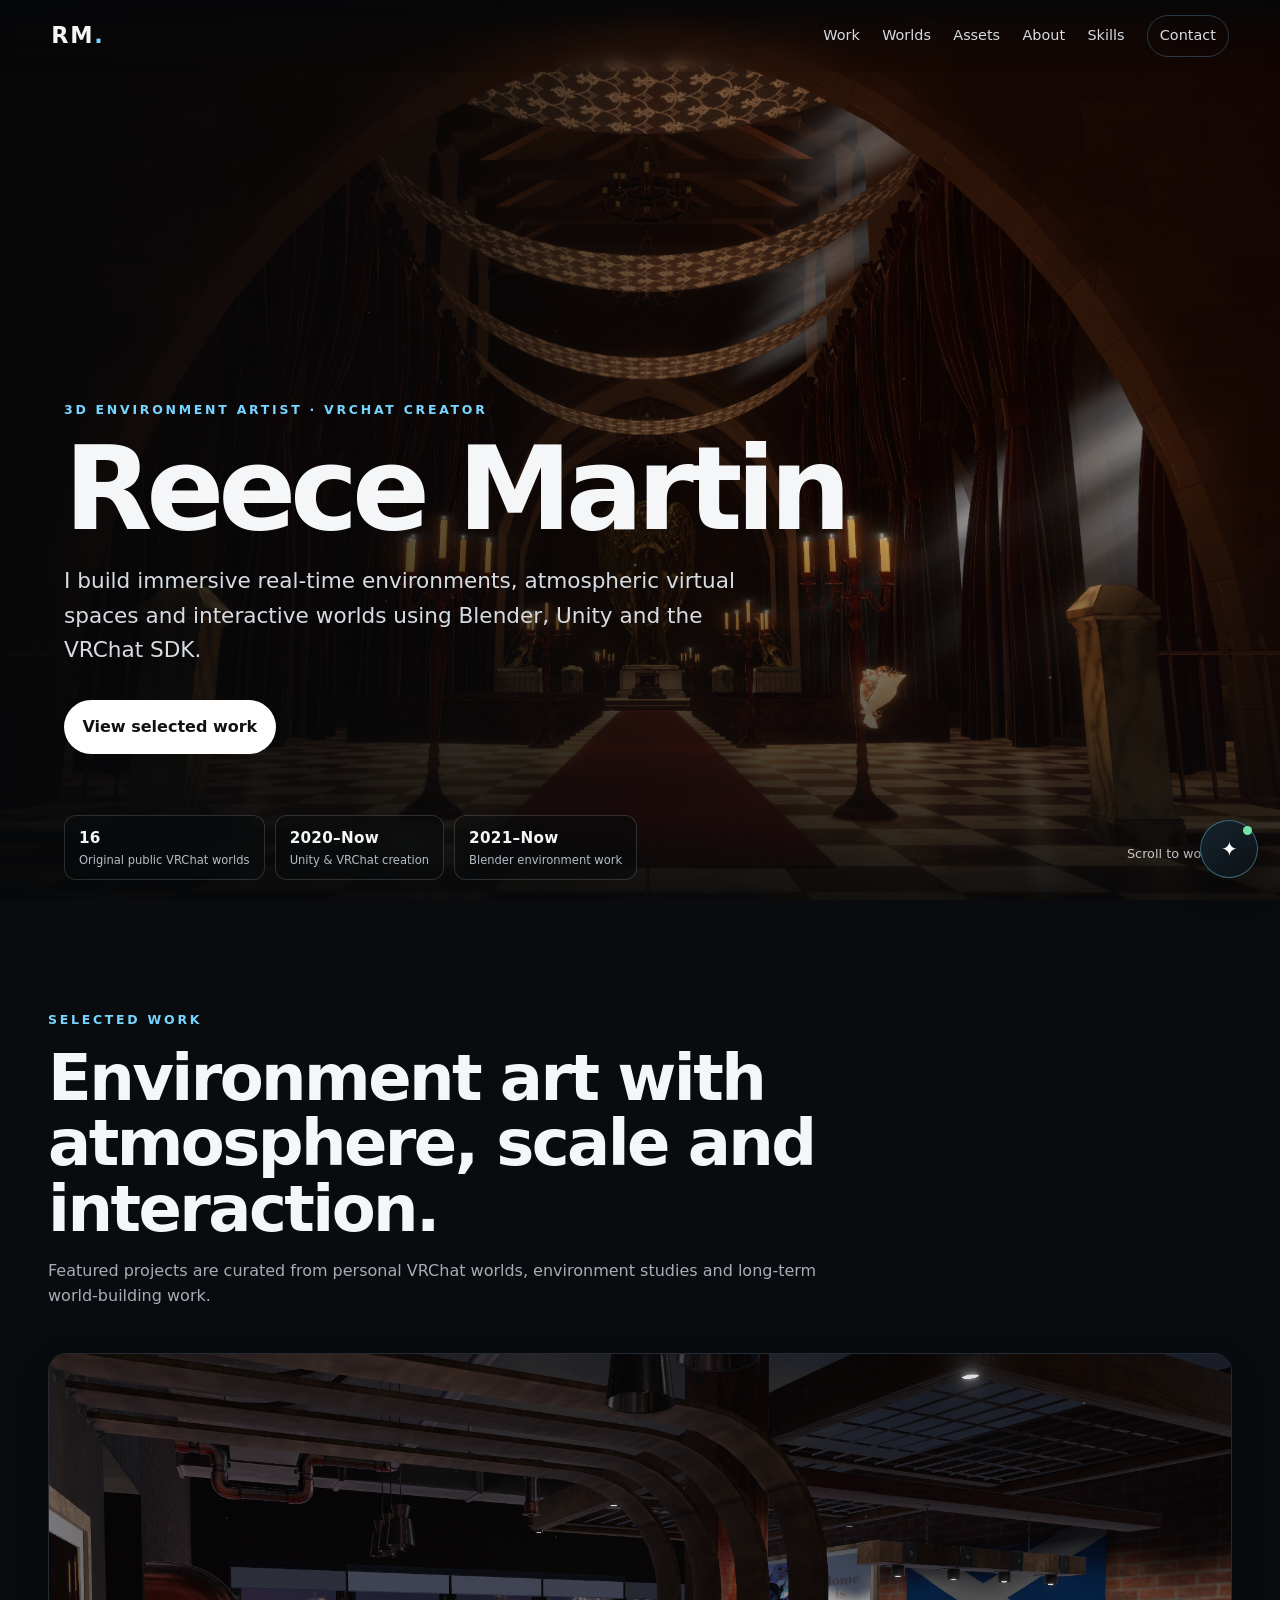
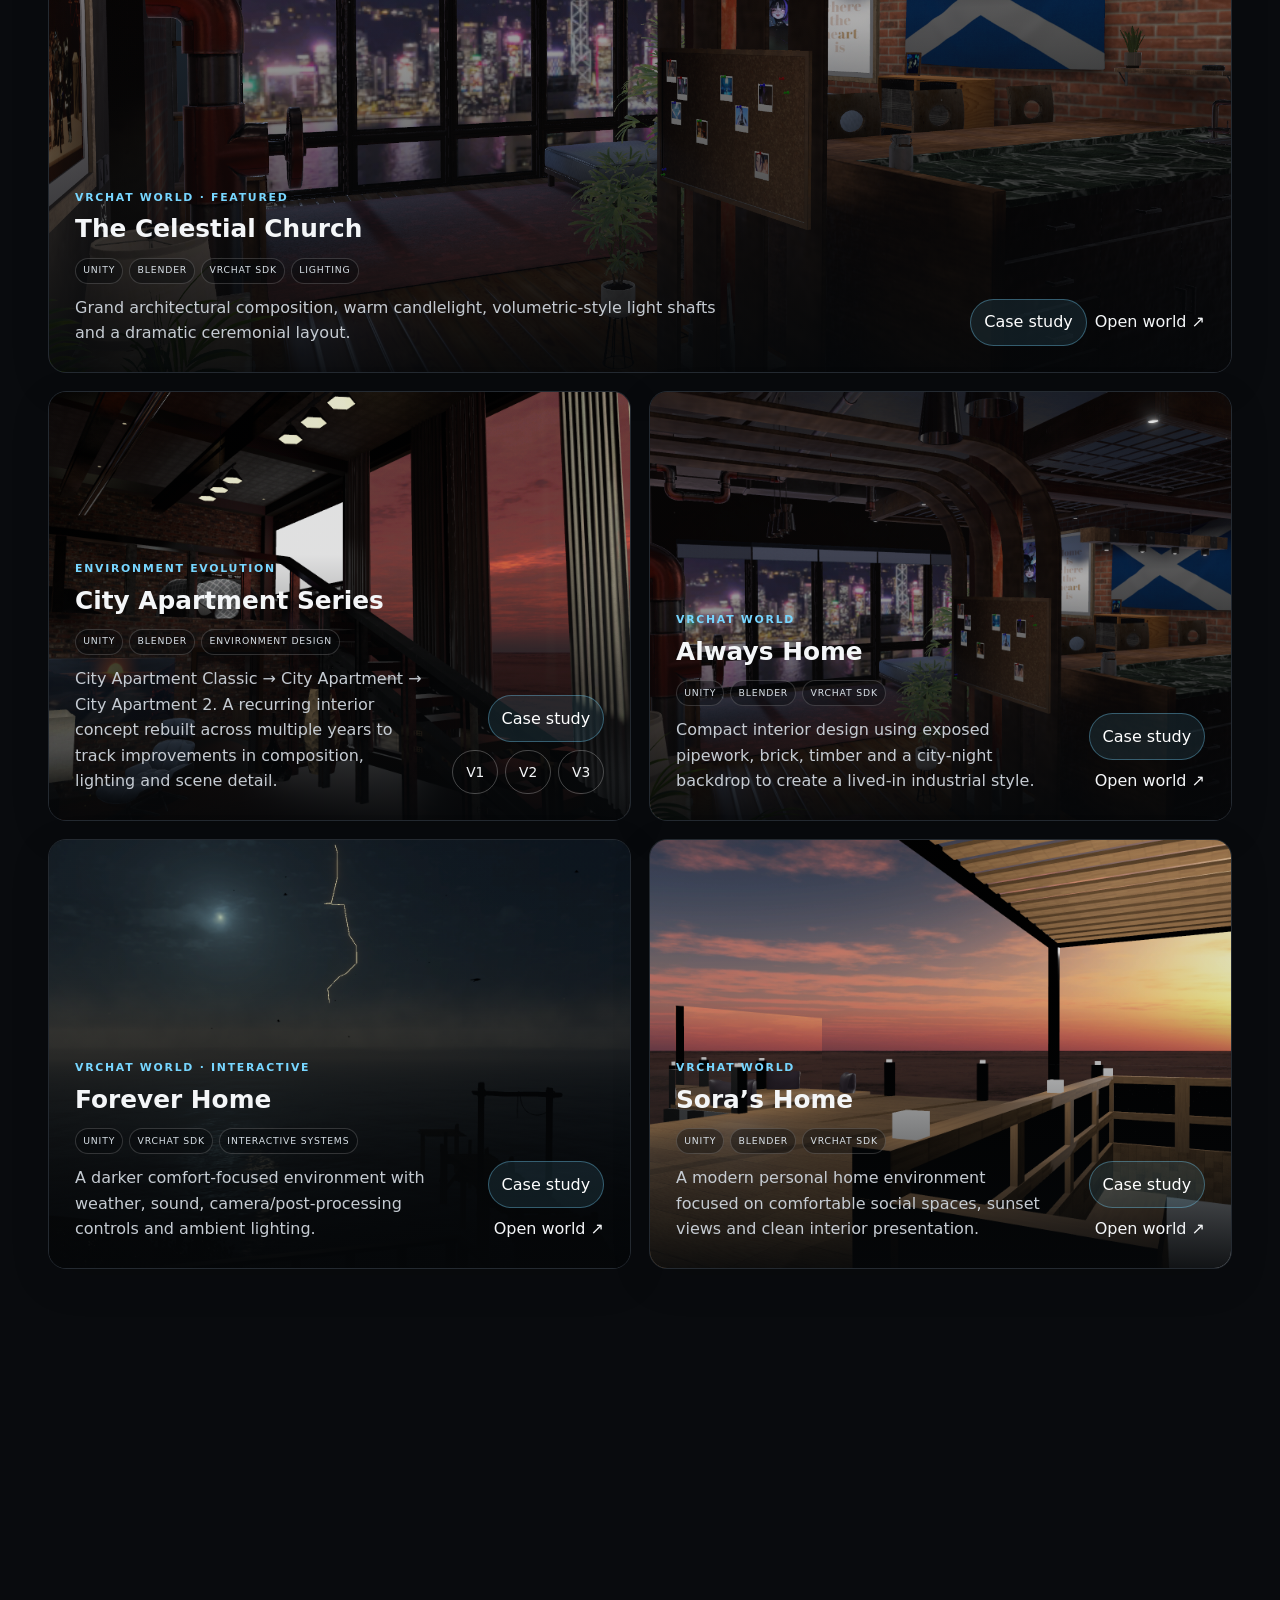
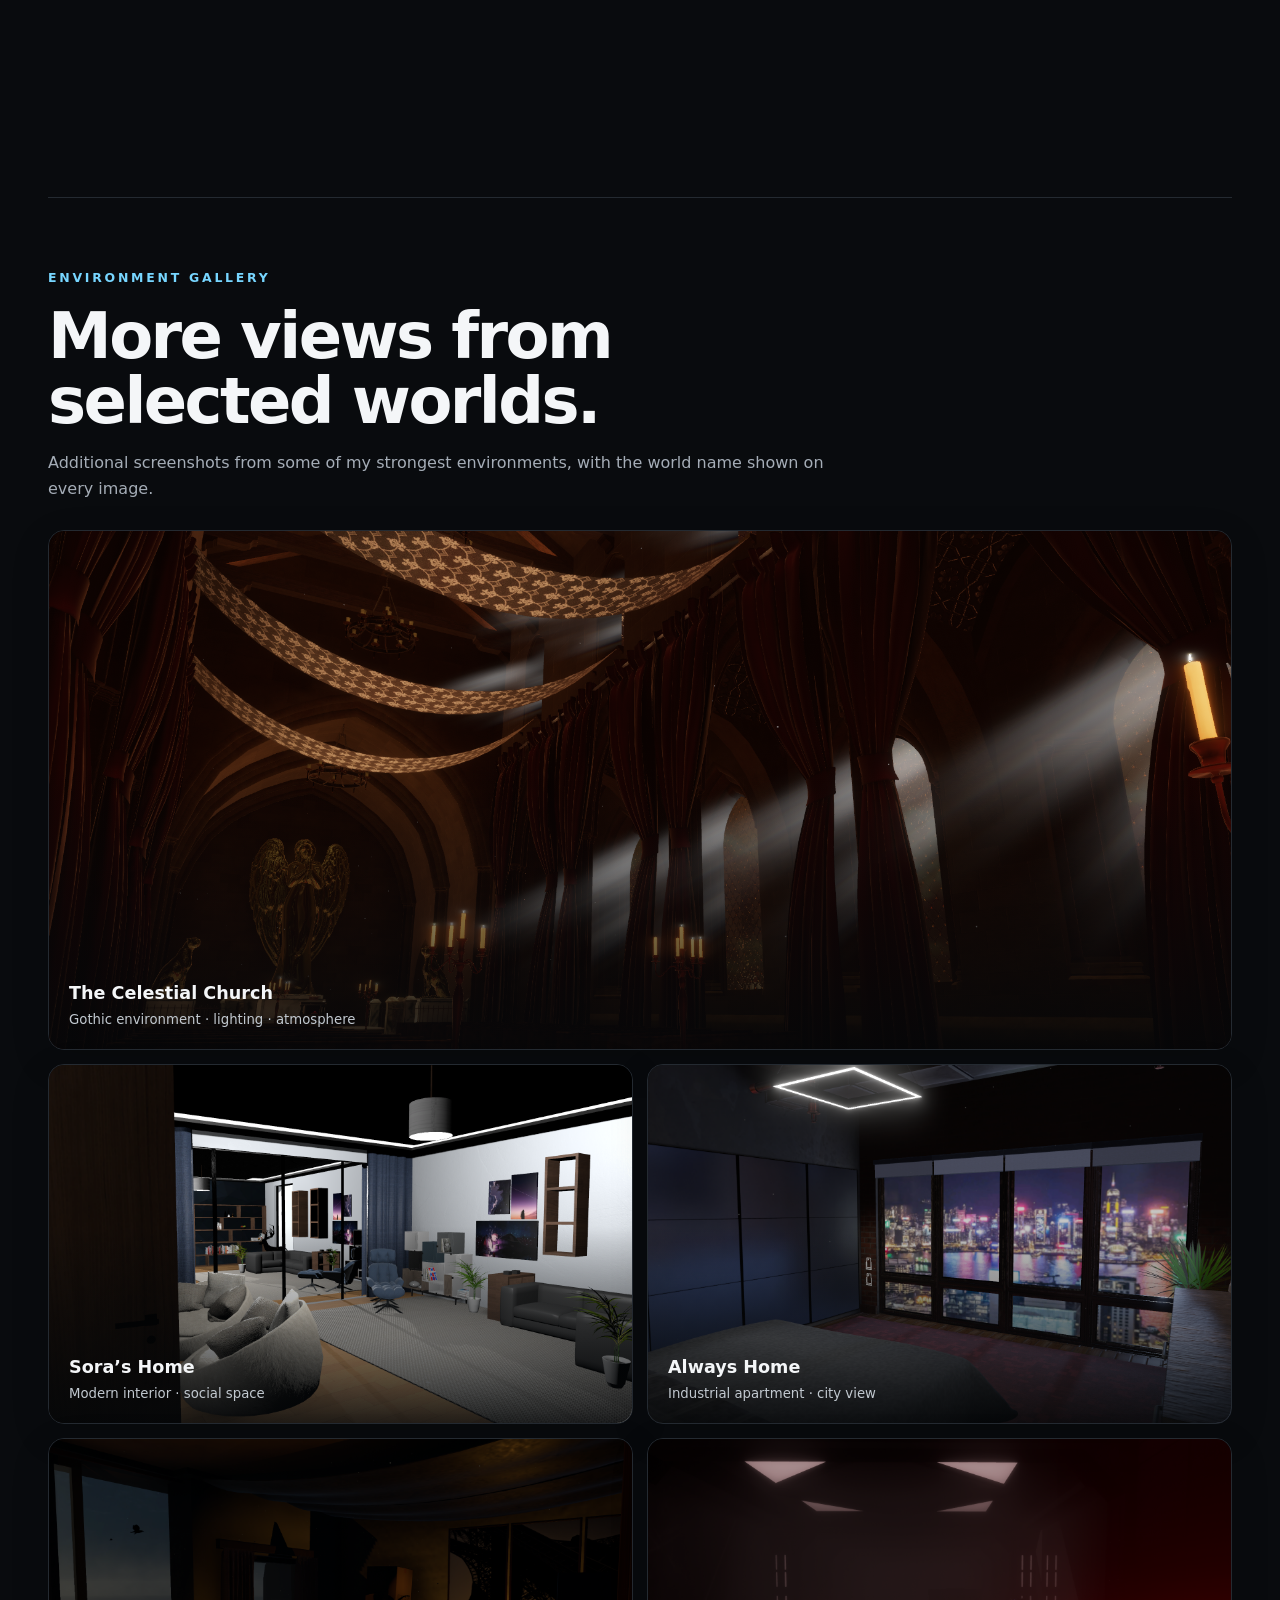
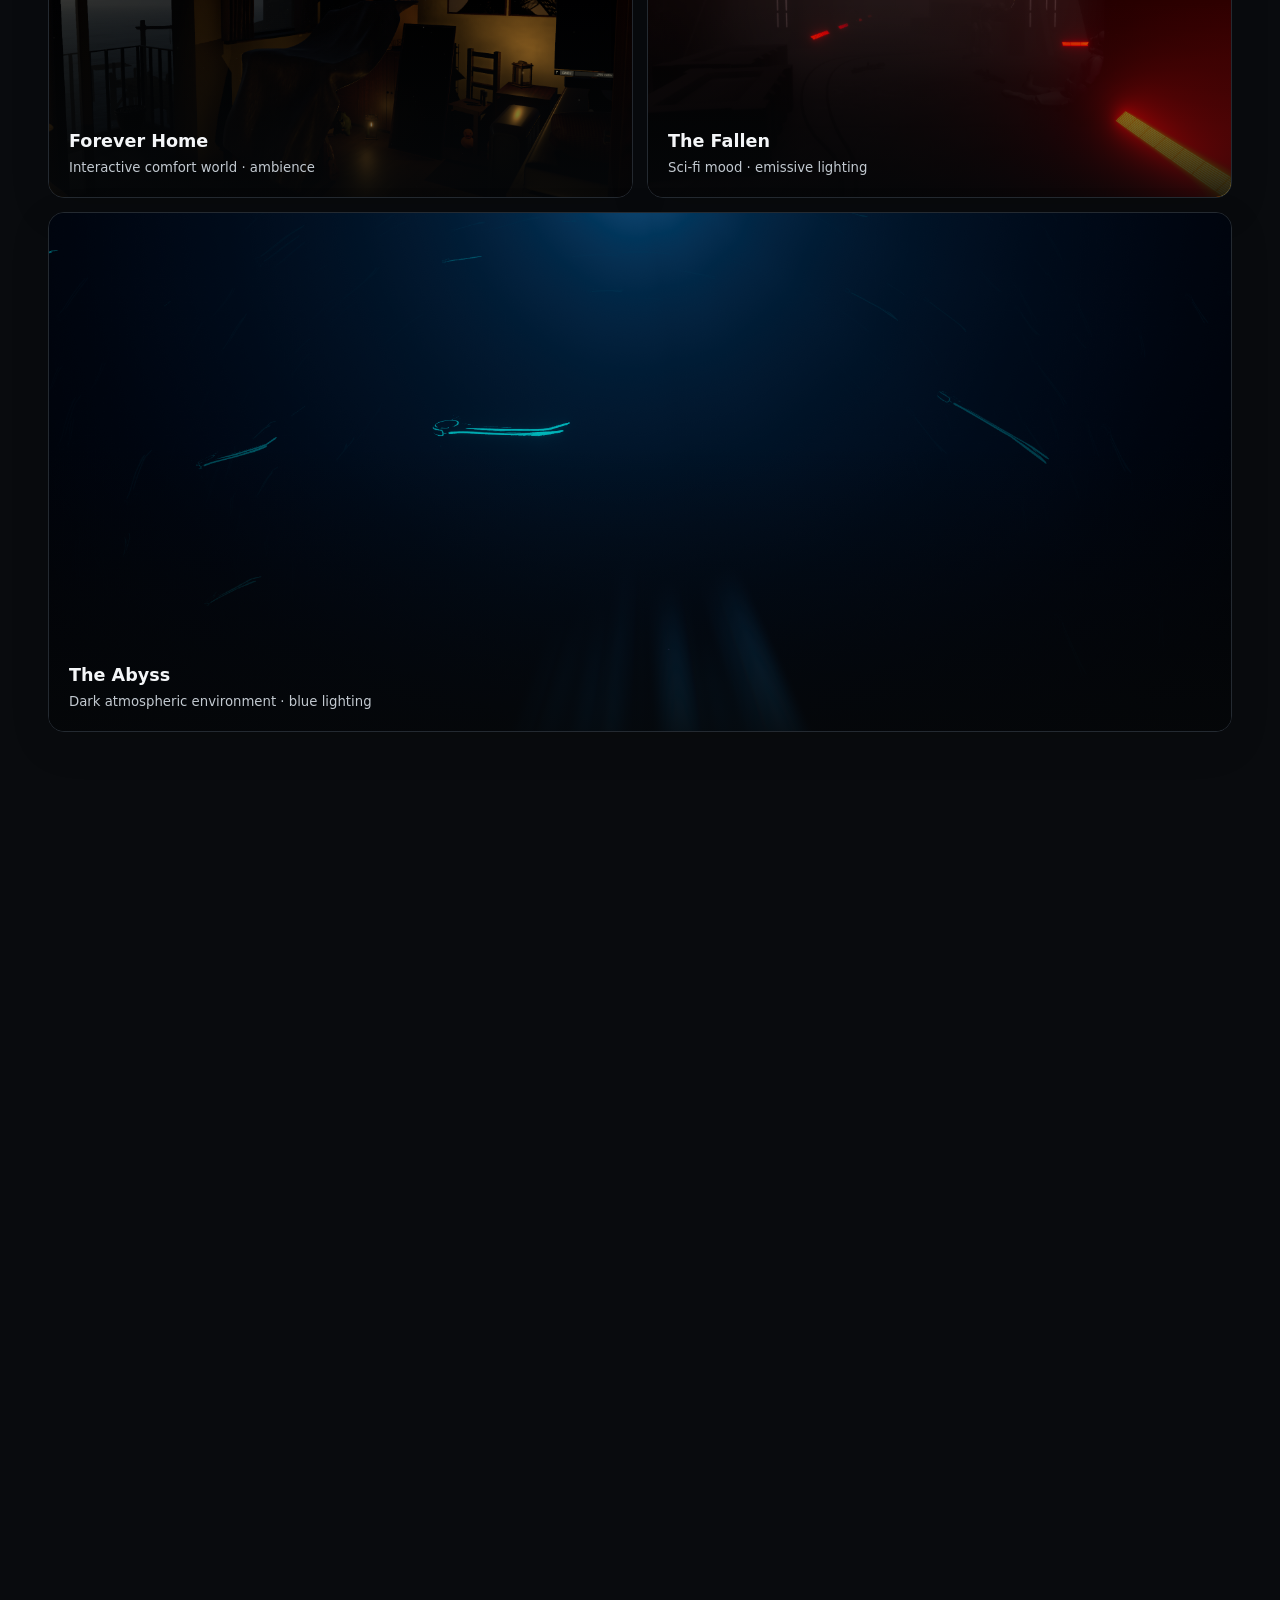
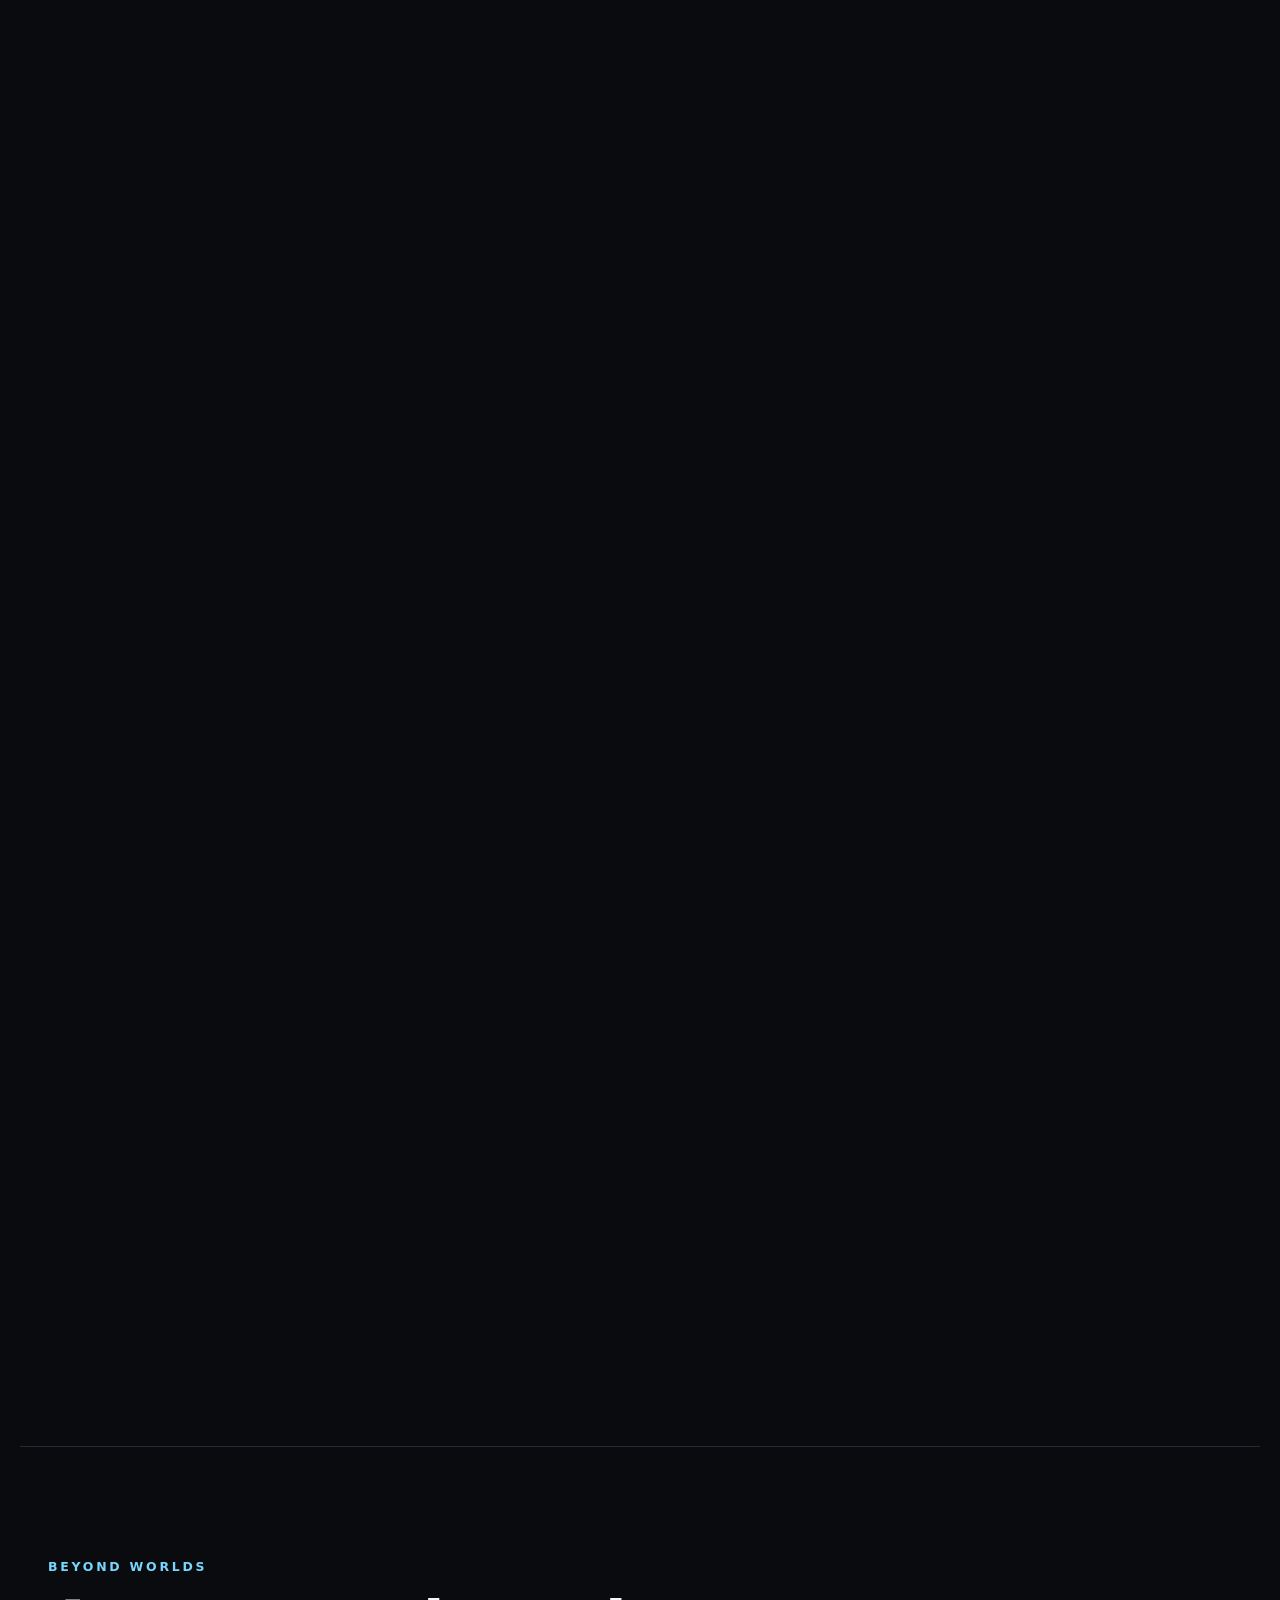
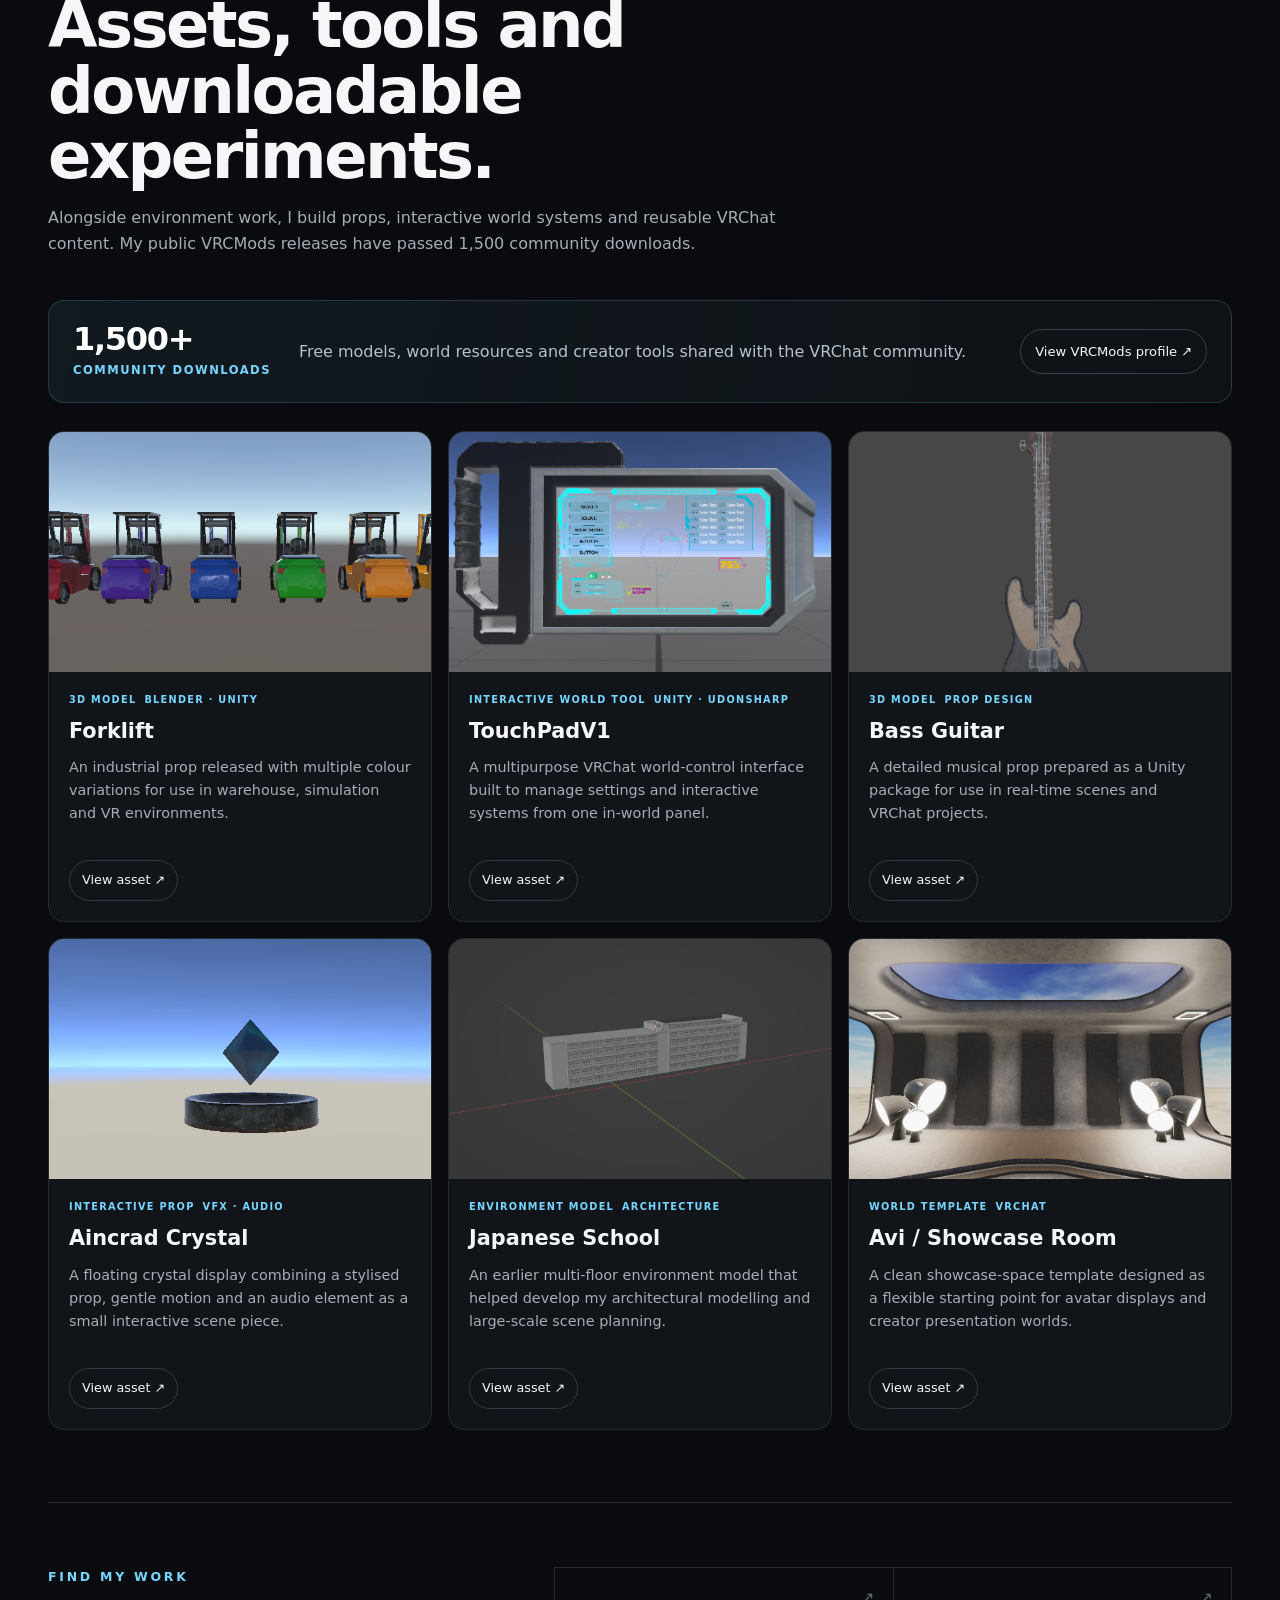
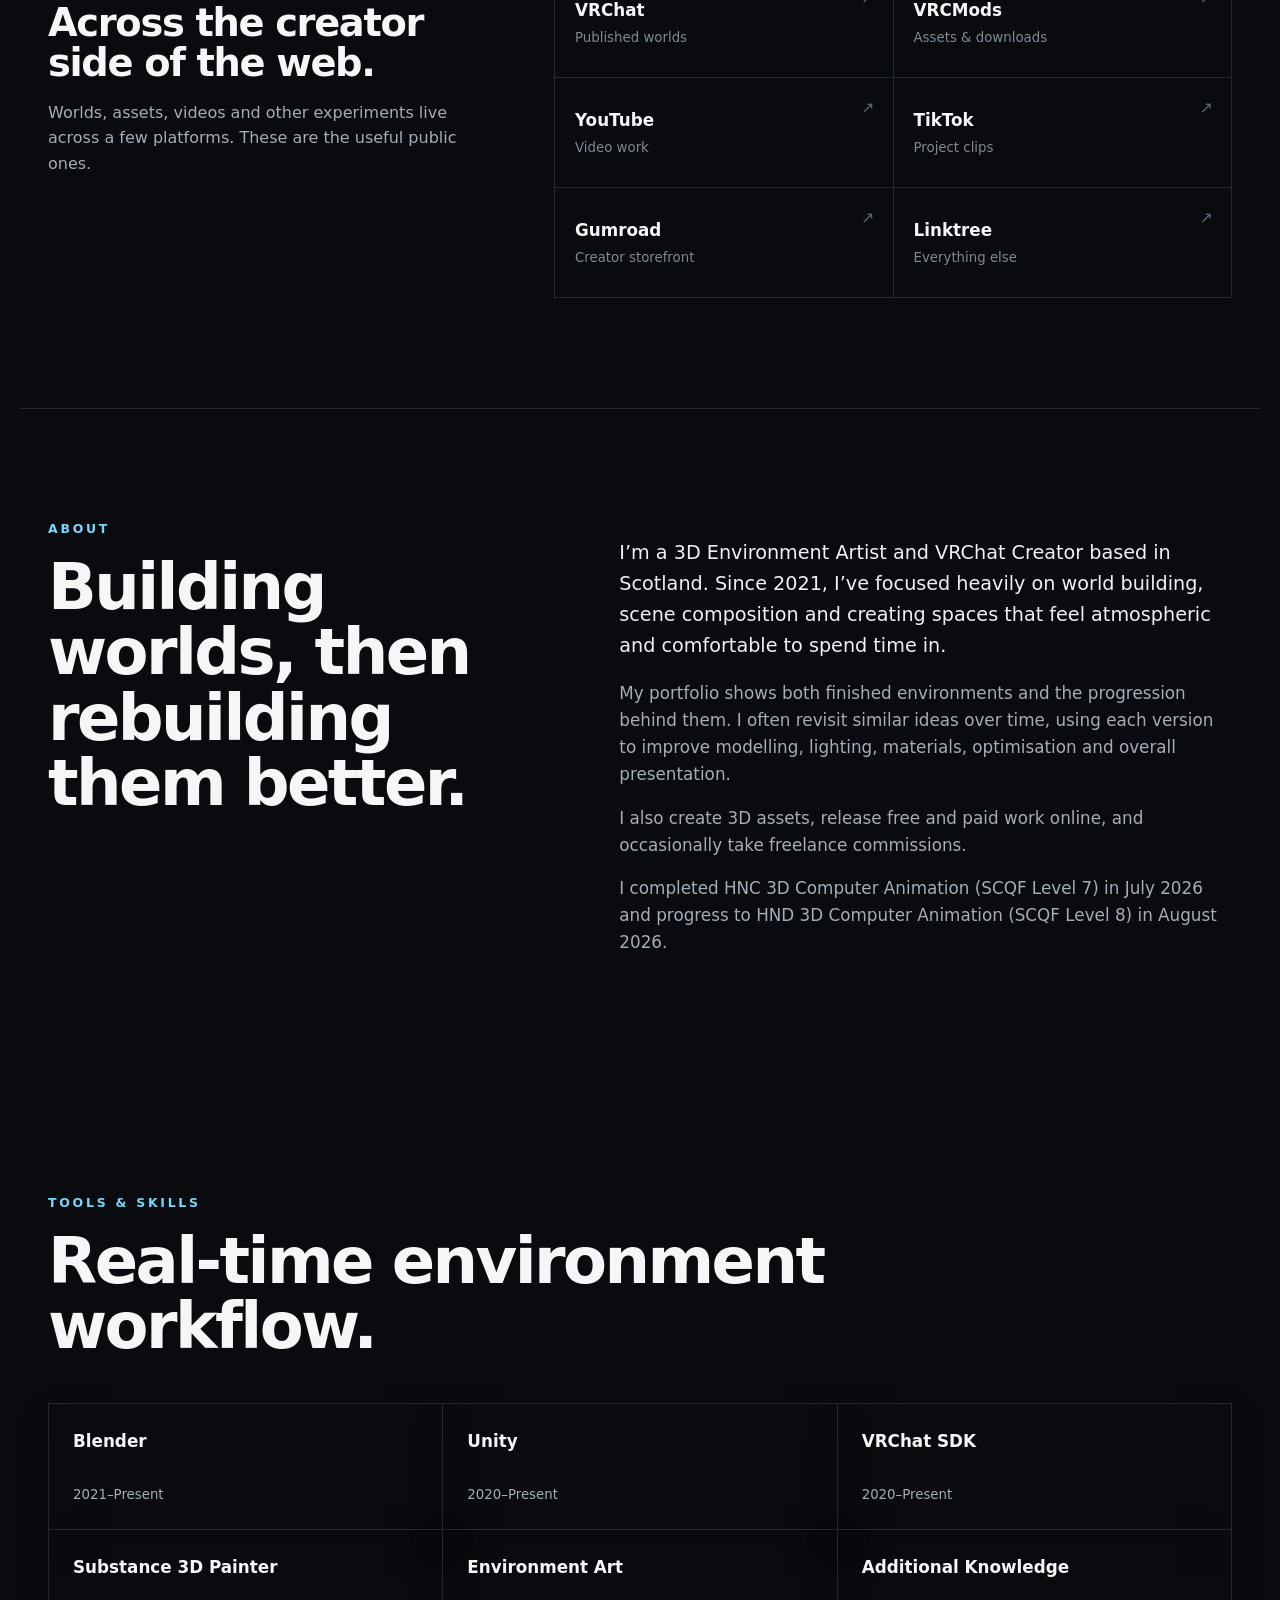
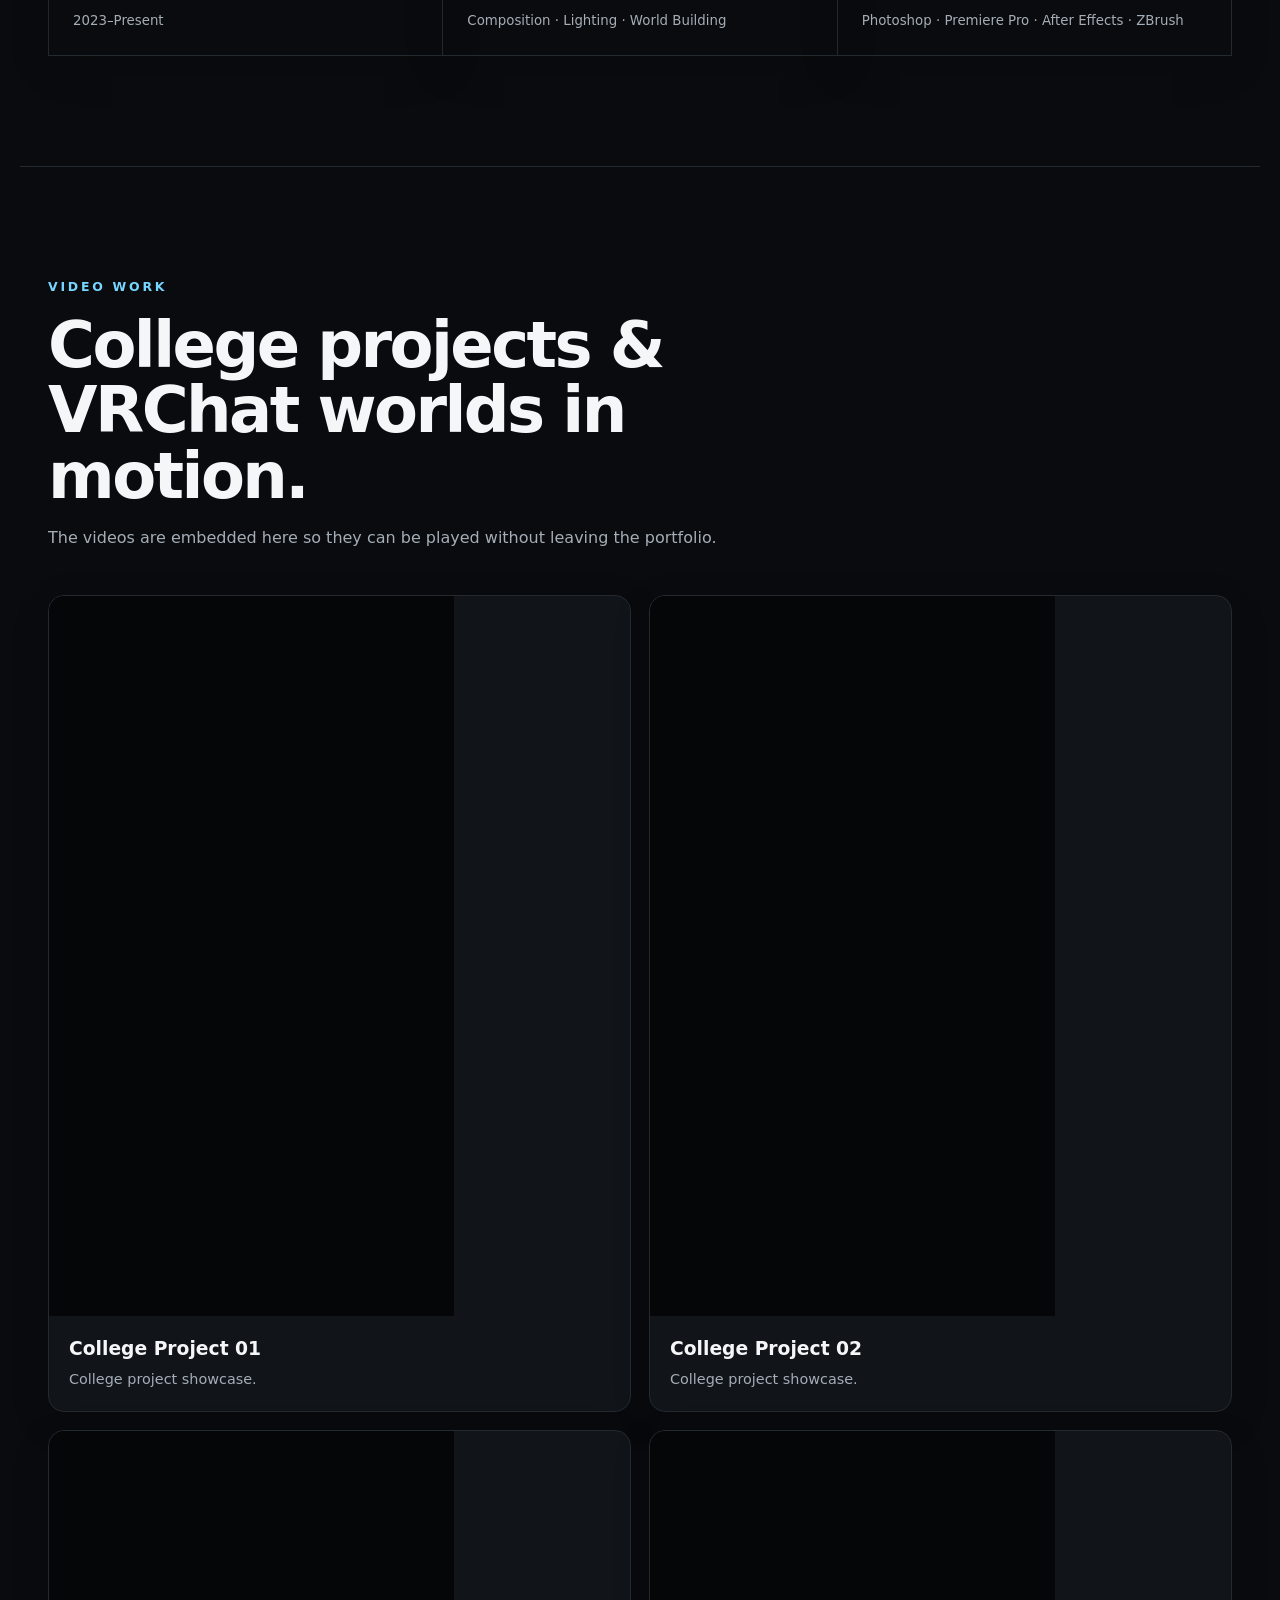
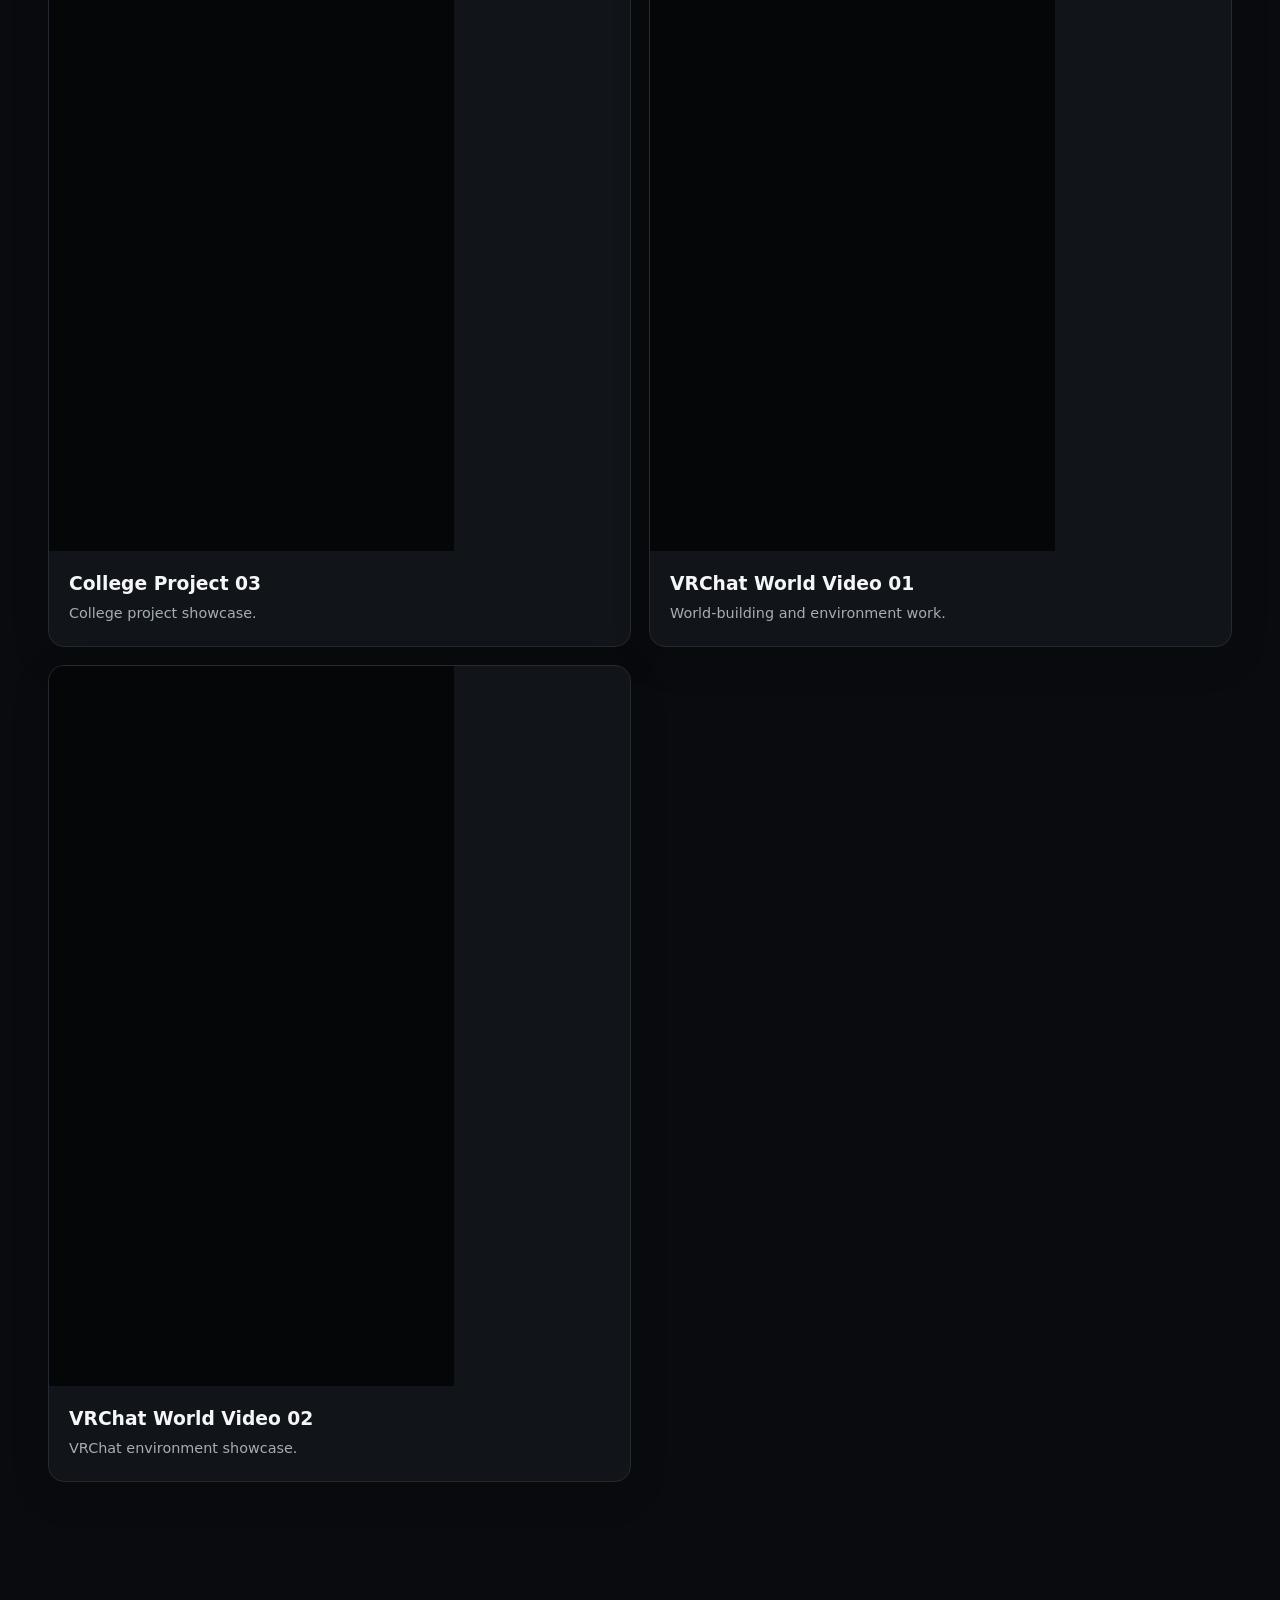
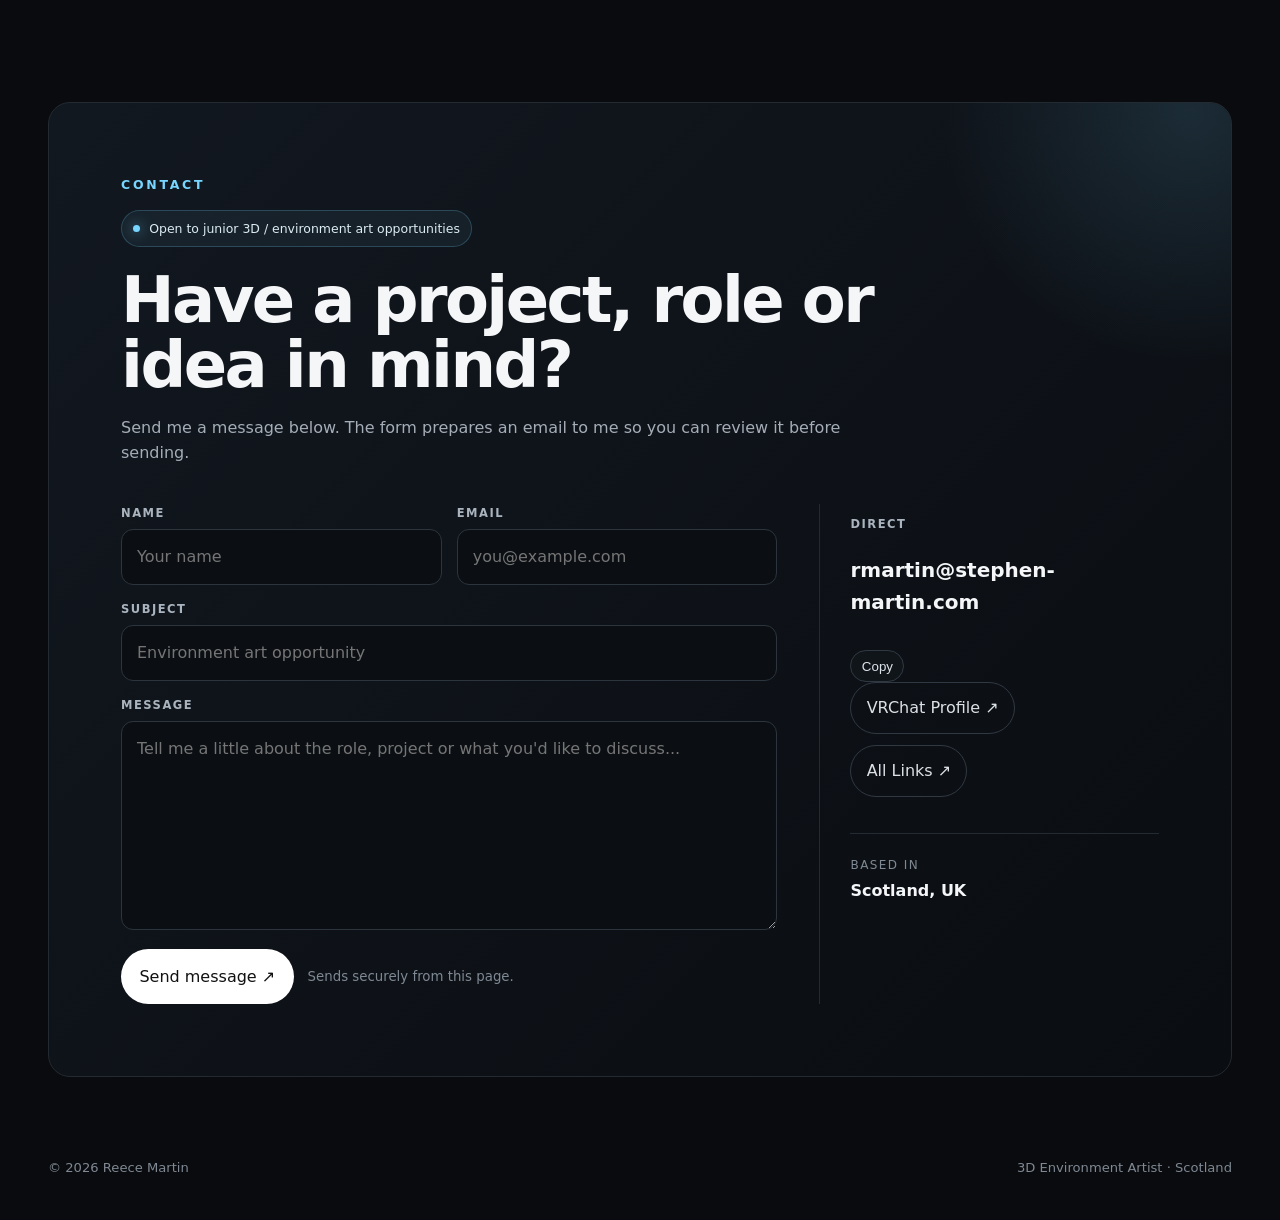
==== commit 0568f6a0: "V8" ====
--- a/index.html
+++ b/index.html
@@ -61,7 +61,7 @@
 
       <div class="project-grid">
         <article class="project-card featured reveal">
-          <img src="assets/cathedral-hero.png" alt="Gothic cathedral VRChat environment" />
+          <img src="assets/always-home-2.png" alt="Gothic cathedral VRChat environment" />
           <div class="project-overlay">
             <div>
               <p class="project-kicker">VRCHAT WORLD · FEATURED</p>
@@ -152,7 +152,13 @@
           <figure class="photo-card"><img src="assets/always-home-gallery.png" alt="Always Home apartment"><figcaption><strong>Always Home</strong><span>Industrial apartment · city view</span></figcaption></figure>
           <figure class="photo-card"><img src="assets/forever-home-gallery.png" alt="Forever Home interior"><figcaption><strong>Forever Home</strong><span>Interactive comfort world · ambience</span></figcaption></figure>
           <figure class="photo-card"><img src="assets/fallen-2.png" alt="The Fallen sci-fi environment"><figcaption><strong>The Fallen</strong><span>Sci-fi mood · emissive lighting</span></figcaption></figure>
-          <figure class="photo-card lightbox-item wide"><img src="assets/cathedral-angle-3.png" alt="The Celestial Church side view"><figcaption><strong>The Celestial Church</strong><span>Architectural composition · light shafts</span></figcaption></figure>
+          <figure class="photo-card lightbox-item wide">
+              <img src="assets/abyss.png" alt="The Abyss environment view">
+              <figcaption>
+                <strong>The Abyss</strong>
+                <span>Dark atmospheric environment · blue lighting</span>
+              </figcaption>
+            </figure>
         </div>
       </div>
 
@@ -164,12 +170,12 @@
           <p>Drag the slider to compare an earlier City Apartment version with the later rebuild.</p>
         </div>
         <div class="compare-wrap" id="compareWrap">
-          <img src="assets/city-classic.png" alt="Earlier City Apartment Classic environment" class="compare-base">
+          <img src="assets/city-apartment-2.png" alt="Later City Apartment rebuild" class="compare-base">
           <div class="compare-overlay" id="compareOverlay">
-            <img src="assets/city-apartment-2.png" alt="Later City Apartment 2 environment">
+            <img src="assets/city-classic.png" alt="Earlier City Apartment Classic environment">
           </div>
           <div class="compare-line" id="compareLine"><span></span></div>
-          <input id="compareSlider" class="compare-slider" type="range" min="0" max="100" value="50" aria-label="Compare older and newer City Apartment work">
+          <input id="compareSlider" class="compare-slider" type="range" min="0" max="100" value="50" aria-label="Compare later and earlier City Apartment work">
           <div class="compare-label old">Earlier</div>
           <div class="compare-label new">Later rebuild</div>
         </div>
--- a/styles.css
+++ b/styles.css
@@ -186,3 +186,61 @@
 .chat-widget{position:fixed;right:22px;bottom:22px;z-index:110}.chat-launcher{position:relative;width:58px;height:58px;border-radius:50%;border:1px solid rgba(119,214,255,.4);background:linear-gradient(145deg,#16232c,#0b1116);color:#fff;box-shadow:0 12px 34px rgba(0,0,0,.42);cursor:pointer;font-size:1.25rem}.chat-pulse{position:absolute;right:5px;top:5px;width:9px;height:9px;border-radius:50%;background:#75e2a6}.chat-panel{position:absolute;right:0;bottom:72px;width:min(360px,calc(100vw - 30px));background:#0c1116;border:1px solid #2a3540;border-radius:18px;box-shadow:0 24px 70px rgba(0,0,0,.55);overflow:hidden;opacity:0;transform:translateY(12px) scale(.97);pointer-events:none;transition:.2s ease}.chat-panel.open{opacity:1;transform:none;pointer-events:auto}.chat-head{display:flex;align-items:center;justify-content:space-between;padding:17px 18px;border-bottom:1px solid var(--line)}.chat-head>div{display:grid;grid-template-columns:auto 1fr;column-gap:8px;align-items:center}.chat-head small{grid-column:2;color:#7f8993}.chat-status-dot{grid-row:1/3;width:8px;height:8px;border-radius:50%;background:#75e2a6}.chat-head button{border:0;background:none;color:#97a3ad;font-size:1.5rem;cursor:pointer}.quick-message-form{padding:17px;display:flex;flex-direction:column;gap:11px}.quick-message-form label{display:flex;flex-direction:column;gap:5px}.quick-message-form label span{font-size:.65rem;letter-spacing:.1em;text-transform:uppercase;color:#89949e}.quick-message-form input,.quick-message-form textarea{width:100%;background:#090d11;border:1px solid #2a333c;color:#fff;border-radius:10px;padding:11px 12px;font:inherit}.quick-message-form .btn{border:0;cursor:pointer;width:100%}
 .back-to-top{position:fixed;right:30px;bottom:92px;z-index:90;width:40px;height:40px;border-radius:50%;border:1px solid #2e3943;background:rgba(12,17,22,.8);color:#cfd6dc;cursor:pointer;opacity:0;pointer-events:none;transition:.2s ease}.back-to-top.show{opacity:1;pointer-events:auto}
 @media(max-width:850px){.project-actions{justify-content:flex-start}.case-body,.case-grid{grid-template-columns:1fr}.case-modal{padding:10px}.lightbox{padding:55px 12px 20px}.chat-widget{right:14px;bottom:14px}.back-to-top{right:22px;bottom:82px}.compare-wrap{min-height:360px}}
+
+
+/* V8 — richer case studies */
+.case-role{
+  margin:0 0 18px;
+  padding:18px 20px;
+  border-left:3px solid var(--accent);
+  background:linear-gradient(90deg,rgba(119,214,255,.08),rgba(119,214,255,0));
+}
+.case-role span{
+  display:block;
+  font-size:.64rem;
+  letter-spacing:.14em;
+  text-transform:uppercase;
+  color:var(--accent);
+  margin-bottom:6px;
+  font-weight:700;
+}
+.case-role p{margin:0;color:#d8dfe5}
+.case-highlights{display:flex;gap:8px;flex-wrap:wrap;margin:0 0 30px}
+.case-highlights span{
+  border:1px solid rgba(255,255,255,.13);
+  background:#0f151a;
+  border-radius:999px;
+  padding:.48rem .7rem;
+  font-size:.72rem;
+  color:#cbd4dc;
+}
+.case-body-rich{
+  grid-template-columns:1fr 1fr;
+  gap:18px;
+}
+.case-body-rich section{
+  border:1px solid var(--line);
+  background:#0e1318;
+  border-radius:14px;
+  padding:20px;
+}
+.case-body-rich section h3{
+  margin:0 0 10px;
+  font-size:1rem;
+}
+.case-body-rich ul{
+  margin:.25rem 0 0;
+  padding-left:1.1rem;
+  color:var(--muted);
+}
+.case-body-rich li{
+  margin:.55rem 0;
+  line-height:1.55;
+}
+.case-body-rich p{
+  margin:0;
+  line-height:1.65;
+}
+@media(max-width:760px){
+  .case-body-rich{grid-template-columns:1fr}
+}
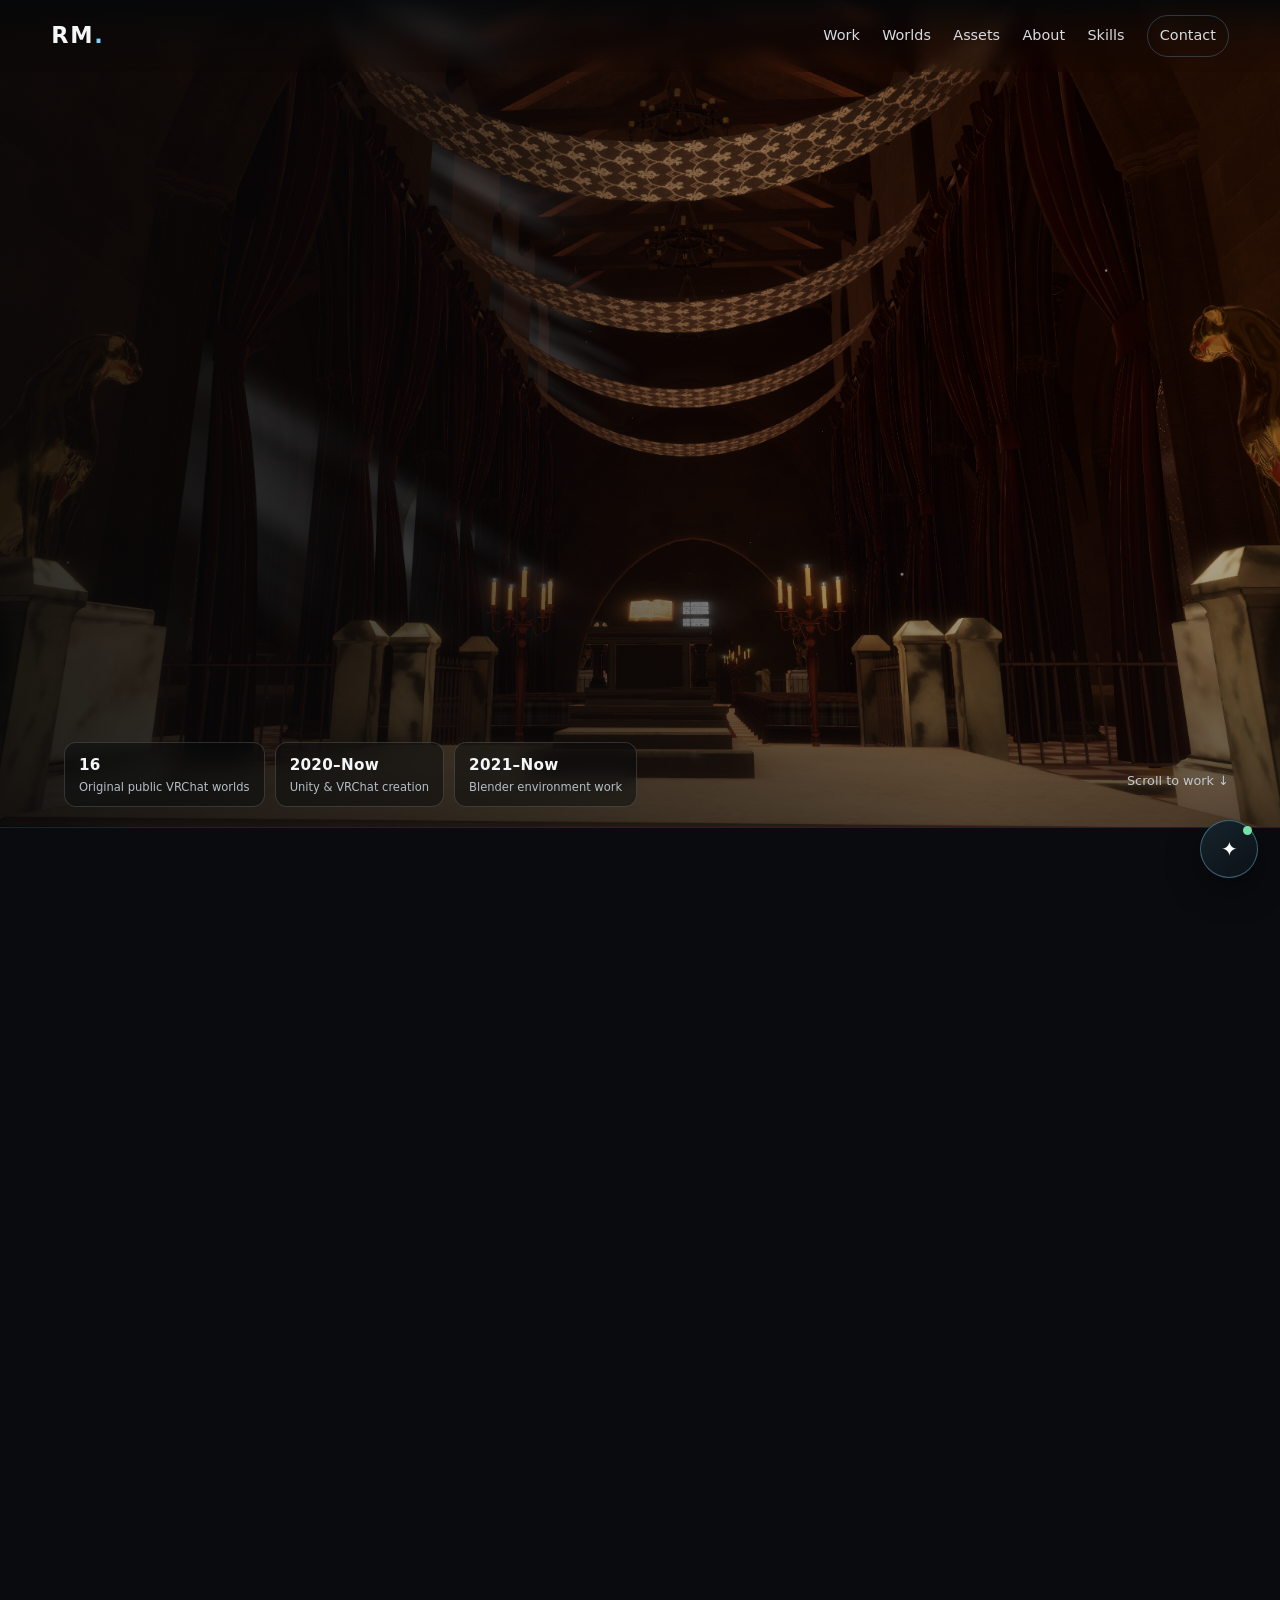
==== commit a142661b: "V11.7" ====
--- a/index.html
+++ b/index.html
@@ -1,6 +1,9 @@
 <!doctype html>
 <html lang="en">
 <head>
+  <meta http-equiv="Content-Security-Policy" content="default-src 'self'; script-src 'self'; style-src 'self'; img-src 'self' data: https:; font-src 'self' data:; connect-src 'self' https://formsubmit.co; frame-src https://www.tiktok.com; object-src 'none'; base-uri 'none'; form-action https://formsubmit.co; upgrade-insecure-requests">
+  <meta name="referrer" content="strict-origin-when-cross-origin">
+  <meta name="format-detection" content="telephone=no">
   <meta charset="utf-8" />
   <meta name="viewport" content="width=device-width, initial-scale=1" />
   <meta name="description" content="Reece Martin — 3D Environment Artist, VRChat Creator and Junior 3D Artist based in Scotland." />
@@ -34,12 +37,13 @@
   </header>
 
   <main id="top">
-    <section class="hero" style="--hero:url('assets/cathedral-hero.png')">
+    <section class="hero">
+      <img class="hero-bg" src="assets/cathedral-angle-3.png" alt="The Celestial Church environment">
       <div class="hero-shade"></div>
       <div class="hero-content reveal">
-        <p class="eyebrow">3D ENVIRONMENT ARTIST · VRCHAT CREATOR</p>
+        <p class="eyebrow">3D ENVIRONMENT ARTIST</p>
         <h1>Reece Martin</h1>
-        <p class="hero-copy">I build immersive real-time environments, atmospheric virtual spaces and interactive worlds using Blender, Unity and the VRChat SDK.</p>
+        <p class="hero-copy">Environment art presented for fast recruiter review: strongest work first, followed by modelling, materials, lighting and technical breakdowns.</p>
         <div class="hero-actions">
           <a class="btn primary" href="#work">View selected work</a>
         </div>
@@ -50,6 +54,42 @@
         <div><strong>2021–Now</strong><span>Blender environment work</span></div>
       </div>
       <a class="scroll-cue" href="#work">Scroll to work ↓</a>
+    </section>
+
+    <section id="v9-featured" class="section v10-featured">
+      <div class="section-head reveal">
+        <p class="eyebrow">V10 · FEATURED ENVIRONMENTS</p>
+        <h2>Strongest work first. Details when you want them.</h2>
+        <p>The main page stays visual and quick to scan. Click a featured project to open its story, contribution, technical information and available breakdowns.</p>
+      </div>
+
+      <article class="v10-case reveal">
+        <div class="v10-case-hero case-study-btn" data-case="celestial" role="button" tabindex="0">
+          <img src="assets/cathedral-hero.png" alt="The Celestial Church environment">
+          <div class="v10-case-overlay"><div class="v10-case-copy"><span>01 · FEATURED ENVIRONMENT · 03 OCT 2025</span><h2>The Celestial Church</h2><p>Gothic architecture, atmosphere, lighting and VRChat environment design.</p><b class="more-pill">CLICK FOR PROJECT DETAILS + BREAKDOWNS</b></div></div>
+        </div>
+        <div class="v10-project-meta"><div><span>Software</span><strong>Blender · Unity · Substance Painter</strong></div><div><span>My modelling</span><strong>~90%</strong></div><div><span>Platform</span><strong>PC + Quest</strong></div><div><span>Triangles</span><strong>432,351</strong></div></div>
+      </article>
+
+      <article class="v10-case reveal">
+        <div class="v10-case-hero case-study-btn" data-case="always-home" role="button" tabindex="0">
+          <img src="assets/always-home-2.jpg" alt="Always Home environment">
+          <div class="v10-case-overlay"><div class="v10-case-copy"><span>02 · FEATURED ENVIRONMENT · 23 APR 2026</span><h2>Always Home</h2><p>A personal industrial apartment environment built as a comfortable shared VRChat home.</p><b class="more-pill">CLICK FOR PROJECT DETAILS + MATERIAL WORK</b></div></div>
+        </div>
+        <div class="v10-project-meta"><div><span>Software</span><strong>Blender · Unity · Substance Painter</strong></div><div><span>My modelling</span><strong>~90%</strong></div><div><span>Platform</span><strong>PC + Quest</strong></div><div><span>Triangles</span><strong>1,114,851</strong></div></div>
+      </article>
+
+      <article class="v10-case reveal">
+        <div class="v10-case-hero case-study-btn" data-case="city-series" role="button" tabindex="0">
+          <img src="assets/city-2023-4.jpg" alt="City Apartment final 2023 environment">
+          <div class="v10-case-overlay"><div class="v10-case-copy"><span>03 · ENVIRONMENT EVOLUTION · 2021—2023</span><h2>City Apartment Series</h2><p>One environment idea rebuilt three times as my layout, lighting and environment-art skills developed.</p><b class="more-pill">CLICK TO EXPLORE THE FULL EVOLUTION</b></div></div>
+        </div>
+        <div class="city-timeline">
+          <div class="city-era case-study-btn" data-case="city-2021"><img src="assets/city-2021-1.jpg"><div><small>23 AUG 2021</small><h3>City Apartment Classic</h3><p>The first version and starting point of the series.</p><b class="more-pill">OPEN 2021 PROJECT</b></div></div>
+          <div class="city-era case-study-btn" data-case="city-2022"><img src="assets/city-2022-2.png"><div><small>14 FEB 2022</small><h3>City Apartment</h3><p>The second generation with a darker, more developed interior.</p><b class="more-pill">OPEN 2022 PROJECT</b></div></div>
+          <div class="city-era case-study-btn" data-case="city-2023"><img src="assets/city-2023-4.jpg"><div><small>22 AUG 2023</small><h3>City Apartment · Final</h3><p>The third and final rebuild of the concept.</p><b class="more-pill">OPEN 2023 PROJECT</b></div></div>
+        </div>
+      </article>
     </section>
 
     <section id="work" class="section">
@@ -61,19 +101,19 @@
 
       <div class="project-grid">
         <article class="project-card featured reveal">
-          <img src="assets/always-home-2.png" alt="Gothic cathedral VRChat environment" />
+          <img src="assets/cathedral-hero.png" alt="The Celestial Church VRChat environment" />
           <div class="project-overlay">
             <div>
               <p class="project-kicker">VRCHAT WORLD · FEATURED</p>
               <h3>The Celestial Church</h3><div class="tool-tags"><span>Unity</span><span>Blender</span><span>VRChat SDK</span><span>Lighting</span></div>
               <p>Grand architectural composition, warm candlelight, volumetric-style light shafts and a dramatic ceremonial layout.</p>
             </div>
-            <div class="project-actions"><button class="case-study-btn" data-case="celestial" type="button">Case study</button><a href="https://vrchat.com/home/world/wrld_a0b7a10c-58d0-48cb-b706-cd70f18e6245" target="_blank" rel="noopener">Open world ↗</a></div>
+            <div class="project-actions"><button class="case-study-btn" data-case="celestial" type="button">Case study</button><a href="https://vrchat.com/home/world/wrld_a0b7a10c-58d0-48cb-b706-cd70f18e6245" target="_blank" rel="noopener noreferrer">Open world ↗</a></div>
           </div>
         </article>
 
         <article class="project-card reveal">
-          <img src="assets/loft.png" alt="Industrial loft VRChat environment" />
+          <img src="assets/city-2021-2.jpg" alt="Industrial loft VRChat environment" />
           <div class="project-overlay">
             <div>
               <p class="project-kicker">ENVIRONMENT EVOLUTION</p>
@@ -83,23 +123,23 @@
             <div class="project-actions">
               <button class="case-study-btn" data-case="city-series" type="button">Case study</button>
               <div class="inline-links">
-              <a href="https://vrchat.com/home/world/wrld_3a5861b6-04fc-4a94-ac12-6e038881779a" target="_blank" rel="noopener">V1</a>
-              <a href="https://vrchat.com/home/world/wrld_067a1e12-0854-4926-b923-cbbc36b40b44" target="_blank" rel="noopener">V2</a>
-              <a href="https://vrchat.com/home/world/wrld_5d021b7f-f4ea-4b8c-a367-ea5b64d6db5d" target="_blank" rel="noopener">V3</a>
+              <a href="https://vrchat.com/home/world/wrld_3a5861b6-04fc-4a94-ac12-6e038881779a" target="_blank" rel="noopener noreferrer">V1</a>
+              <a href="https://vrchat.com/home/world/wrld_067a1e12-0854-4926-b923-cbbc36b40b44" target="_blank" rel="noopener noreferrer">V2</a>
+              <a href="https://vrchat.com/home/world/wrld_5d021b7f-f4ea-4b8c-a367-ea5b64d6db5d" target="_blank" rel="noopener noreferrer">V3</a>
               </div>
             </div>
           </div>
         </article>
 
         <article class="project-card reveal">
-          <img src="assets/industrial.png" alt="Industrial city apartment VRChat environment" />
+          <img src="assets/always-home-2.jpg" alt="Industrial city apartment VRChat environment" />
           <div class="project-overlay">
             <div>
               <p class="project-kicker">VRCHAT WORLD</p>
               <h3>Always Home</h3><div class="tool-tags"><span>Unity</span><span>Blender</span><span>VRChat SDK</span></div>
               <p>Compact interior design using exposed pipework, brick, timber and a city-night backdrop to create a lived-in industrial style.</p>
             </div>
-            <div class="project-actions"><button class="case-study-btn" data-case="always-home" type="button">Case study</button><a href="https://vrchat.com/home/world/wrld_982338bf-95bd-44b3-9835-889b6d5310d0" target="_blank" rel="noopener">Open world ↗</a></div>
+            <div class="project-actions"><button class="case-study-btn" data-case="always-home" type="button">Case study</button><a href="https://vrchat.com/home/world/wrld_982338bf-95bd-44b3-9835-889b6d5310d0" target="_blank" rel="noopener noreferrer">Open world ↗</a></div>
           </div>
         </article>
 
@@ -111,31 +151,31 @@
               <h3>Forever Home</h3><div class="tool-tags"><span>Unity</span><span>VRChat SDK</span><span>Interactive Systems</span></div>
               <p>A darker comfort-focused environment with weather, sound, camera/post-processing controls and ambient lighting.</p>
             </div>
-            <div class="project-actions"><button class="case-study-btn" data-case="forever-home" type="button">Case study</button><a href="https://vrchat.com/home/world/wrld_46211cba-4b17-4576-aeca-20b83bb3c550" target="_blank" rel="noopener">Open world ↗</a></div>
+            <div class="project-actions"><button class="case-study-btn" data-case="forever-home" type="button">Case study</button><a href="https://vrchat.com/home/world/wrld_46211cba-4b17-4576-aeca-20b83bb3c550" target="_blank" rel="noopener noreferrer">Open world ↗</a></div>
           </div>
         </article>
 
         <article class="project-card reveal">
-          <img src="assets/soras-home.png" alt="Sora's Home VRChat world" />
+          <img src="assets/soras-home-3.png" alt="Sora's Home VRChat world" />
           <div class="project-overlay">
             <div>
               <p class="project-kicker">VRCHAT WORLD</p>
               <h3>Sora’s Home</h3><div class="tool-tags"><span>Unity</span><span>Blender</span><span>VRChat SDK</span></div>
               <p>A modern personal home environment focused on comfortable social spaces, sunset views and clean interior presentation.</p>
             </div>
-            <div class="project-actions"><button class="case-study-btn" data-case="soras-home" type="button">Case study</button><a href="https://vrchat.com/home/world/wrld_07100f48-be87-47c9-afa9-6af2c5a1c4f2" target="_blank" rel="noopener">Open world ↗</a></div>
+            <div class="project-actions"><button class="case-study-btn" data-case="soras-home" type="button">Case study</button><a href="https://vrchat.com/home/world/wrld_07100f48-be87-47c9-afa9-6af2c5a1c4f2" target="_blank" rel="noopener noreferrer">Open world ↗</a></div>
           </div>
         </article>
 
         <article class="project-card reveal">
-          <img src="assets/vfx.png" alt="Experimental VFX world with green energy beam" />
+          <img src="assets/pharanoa.png" alt="Experimental VFX world with green energy beam" />
           <div class="project-overlay">
             <div>
               <p class="project-kicker">EXPERIMENTAL VFX</p>
               <h3>Pharanoa</h3><div class="tool-tags"><span>Unity</span><span>VFX</span><span>Emissive Lighting</span></div>
               <p>An abstract lighting and effects experiment using emissive elements, a focused energy beam and high-contrast atmosphere.</p>
             </div>
-            <div class="project-actions"><button class="case-study-btn" data-case="pharanoa" type="button">Case study</button><a href="https://vrchat.com/home/world/wrld_eb587ae2-6b26-48e3-9d28-3afd4ad6f555" target="_blank" rel="noopener">Open world ↗</a></div>
+            <div class="project-actions"><button class="case-study-btn" data-case="pharanoa" type="button">Case study</button><a href="https://vrchat.com/home/world/wrld_eb587ae2-6b26-48e3-9d28-3afd4ad6f555" target="_blank" rel="noopener noreferrer">Open world ↗</a></div>
           </div>
         </article>
       </div>
@@ -148,12 +188,12 @@
         </div>
         <div class="photo-grid">
           <figure class="photo-card lightbox-item wide"><img src="assets/cathedral-angle-2.png" alt="The Celestial Church interior"><figcaption><strong>The Celestial Church</strong><span>Gothic environment · lighting · atmosphere</span></figcaption></figure>
-          <figure class="photo-card"><img src="assets/soras-home-2.png" alt="Sora's Home bedroom"><figcaption><strong>Sora’s Home</strong><span>Modern interior · social space</span></figcaption></figure>
-          <figure class="photo-card"><img src="assets/always-home-gallery.png" alt="Always Home apartment"><figcaption><strong>Always Home</strong><span>Industrial apartment · city view</span></figcaption></figure>
-          <figure class="photo-card"><img src="assets/forever-home-gallery.png" alt="Forever Home interior"><figcaption><strong>Forever Home</strong><span>Interactive comfort world · ambience</span></figcaption></figure>
+          <figure class="photo-card"><img src="assets/soras-home-2.jpg" alt="Sora's Home bedroom"><figcaption><strong>Sora’s Home</strong><span>Modern interior · social space</span></figcaption></figure>
+          <figure class="photo-card"><img src="assets/always-home-gallery.jpg" alt="Always Home apartment"><figcaption><strong>Always Home</strong><span>Industrial apartment · city view</span></figcaption></figure>
+          <figure class="photo-card"><img src="assets/forever-home-gallery.jpg" alt="Forever Home interior"><figcaption><strong>Forever Home</strong><span>Interactive comfort world · ambience</span></figcaption></figure>
           <figure class="photo-card"><img src="assets/fallen-2.png" alt="The Fallen sci-fi environment"><figcaption><strong>The Fallen</strong><span>Sci-fi mood · emissive lighting</span></figcaption></figure>
           <figure class="photo-card lightbox-item wide">
-              <img src="assets/abyss.png" alt="The Abyss environment view">
+              <img src="assets/abyss.jpg" alt="The Abyss environment view">
               <figcaption>
                 <strong>The Abyss</strong>
                 <span>Dark atmospheric environment · blue lighting</span>
@@ -170,9 +210,9 @@
           <p>Drag the slider to compare an earlier City Apartment version with the later rebuild.</p>
         </div>
         <div class="compare-wrap" id="compareWrap">
-          <img src="assets/city-apartment-2.png" alt="Later City Apartment rebuild" class="compare-base">
+          <img src="assets/city-2023-3.jpg" alt="Later City Apartment rebuild" class="compare-base">
           <div class="compare-overlay" id="compareOverlay">
-            <img src="assets/city-classic.png" alt="Earlier City Apartment Classic environment">
+            <img src="assets/city-2021-1.jpg" alt="Earlier City Apartment Classic environment">
           </div>
           <div class="compare-line" id="compareLine"><span></span></div>
           <input id="compareSlider" class="compare-slider" type="range" min="0" max="100" value="50" aria-label="Compare later and earlier City Apartment work">
@@ -188,22 +228,22 @@
           <p>Selected work above shows the strongest portfolio pieces. This archive links to all of my currently listed public VRChat worlds.</p>
         </div>
         <div class="world-grid">
-          <a class="world-card" href="https://vrchat.com/home/world/wrld_982338bf-95bd-44b3-9835-889b6d5310d0" target="_blank" rel="noopener"><img src="assets/industrial.png" alt="Always Home"><span>Always Home</span></a>
-          <a class="world-card" href="https://vrchat.com/home/world/wrld_d706a367-aac9-4f7a-a0b7-d98cb15f1990" target="_blank" rel="noopener"><img src="assets/abyss.png" alt="The Abyss"><span>The Abyss</span></a>
-          <a class="world-card" href="https://vrchat.com/home/world/wrld_a0b7a10c-58d0-48cb-b706-cd70f18e6245" target="_blank" rel="noopener"><img src="assets/cathedral-wide.png" alt="The Celestial Church"><span>The Celestial Church</span></a>
-          <a class="world-card" href="https://vrchat.com/home/world/wrld_3a5861b6-04fc-4a94-ac12-6e038881779a/info" target="_blank" rel="noopener"><img src="assets/city-classic.png" alt="City Apartment Classic"><span>City Apartment Classic</span></a>
-          <a class="world-card" href="https://vrchat.com/home/world/wrld_62626af7-42bc-417d-b304-29669956e076/info" target="_blank" rel="noopener"><img src="assets/silent-solitude.png" alt="Silent Solitude"><span>Silent Solitude</span></a>
-          <a class="world-card" href="https://vrchat.com/home/world/wrld_79f90fef-3a21-456a-91cd-02ba64f8e00b/info" target="_blank" rel="noopener"><img src="assets/fallen.png" alt="The Fallen"><span>The Fallen</span></a>
-          <a class="world-card" href="https://vrchat.com/home/world/wrld_8b814e1d-093e-4218-8f56-b76b6f4c257f/info" target="_blank" rel="noopener"><img src="assets/alone.png" alt="Alone"><span>Alone</span></a>
-          <a class="world-card" href="https://vrchat.com/home/world/wrld_eb587ae2-6b26-48e3-9d28-3afd4ad6f555/info" target="_blank" rel="noopener"><img src="assets/pharanoa.png" alt="Pharanoa"><span>Pharanoa</span></a>
-          <a class="world-card" href="https://vrchat.com/home/world/wrld_9763c049-00a6-46e4-be9c-22311de62b7e/info" target="_blank" rel="noopener"><img src="assets/kaitos-avis.png" alt="Kaito's Avis"><span>Kaito's Avis</span></a>
-          <a class="world-card" href="https://vrchat.com/home/world/wrld_5d021b7f-f4ea-4b8c-a367-ea5b64d6db5d/info" target="_blank" rel="noopener"><img src="assets/city-apartment-2.png" alt="City Apartment 2"><span>City Apartment 2</span></a>
-          <a class="world-card" href="https://vrchat.com/home/world/wrld_7bcd3bba-4360-44e8-b7f5-8bef5613d6a0/info" target="_blank" rel="noopener"><img src="assets/endless.png" alt="ENDLESS"><span>ENDLESS</span></a>
-          <a class="world-card" href="https://vrchat.com/home/world/wrld_46211cba-4b17-4576-aeca-20b83bb3c550/info" target="_blank" rel="noopener"><img src="assets/forever-home.png" alt="Forever Home"><span>Forever Home</span></a>
-          <a class="world-card" href="https://vrchat.com/home/world/wrld_067a1e12-0854-4926-b923-cbbc36b40b44/info" target="_blank" rel="noopener"><img src="assets/city-apartment.png" alt="City Apartment"><span>City Apartment</span></a>
-          <a class="world-card" href="https://vrchat.com/home/world/wrld_a94f142b-89a0-4c4a-894f-aa5a02d49c48/info" target="_blank" rel="noopener"><img src="assets/dream-haven.png" alt="DREAM HAVEN"><span>DREAM HAVEN</span></a>
-          <a class="world-card" href="https://vrchat.com/home/world/wrld_cbe3143c-1f66-42fd-a7b3-5bda3e1b8f87/info" target="_blank" rel="noopener"><img src="assets/family-mansion.png" alt="Family Mansion"><span>Family Mansion</span></a>
-          <a class="world-card" href="https://vrchat.com/home/world/wrld_07100f48-be87-47c9-afa9-6af2c5a1c4f2/info" target="_blank" rel="noopener"><img src="assets/soras-home.png" alt="Sora's Home"><span>Sora's Home</span></a>
+          <a class="world-card" href="https://vrchat.com/home/world/wrld_982338bf-95bd-44b3-9835-889b6d5310d0" target="_blank" rel="noopener noreferrer"><img src="assets/always-home-2.jpg" alt="Always Home"><span>Always Home</span></a>
+          <a class="world-card" href="https://vrchat.com/home/world/wrld_d706a367-aac9-4f7a-a0b7-d98cb15f1990" target="_blank" rel="noopener noreferrer"><img src="assets/abyss.jpg" alt="The Abyss"><span>The Abyss</span></a>
+          <a class="world-card" href="https://vrchat.com/home/world/wrld_a0b7a10c-58d0-48cb-b706-cd70f18e6245" target="_blank" rel="noopener noreferrer"><img src="assets/cathedral-angle-3.png" alt="The Celestial Church"><span>The Celestial Church</span></a>
+          <a class="world-card" href="https://vrchat.com/home/world/wrld_3a5861b6-04fc-4a94-ac12-6e038881779a/info" target="_blank" rel="noopener noreferrer"><img src="assets/city-2021-1.jpg" alt="City Apartment Classic"><span>City Apartment Classic</span></a>
+          <a class="world-card" href="https://vrchat.com/home/world/wrld_62626af7-42bc-417d-b304-29669956e076/info" target="_blank" rel="noopener noreferrer"><img src="assets/silent-solitude.jpg" alt="Silent Solitude"><span>Silent Solitude</span></a>
+          <a class="world-card" href="https://vrchat.com/home/world/wrld_79f90fef-3a21-456a-91cd-02ba64f8e00b/info" target="_blank" rel="noopener noreferrer"><img src="assets/fallen-2.png" alt="The Fallen"><span>The Fallen</span></a>
+          <a class="world-card" href="https://vrchat.com/home/world/wrld_8b814e1d-093e-4218-8f56-b76b6f4c257f/info" target="_blank" rel="noopener noreferrer"><img src="assets/alone.jpg" alt="Alone"><span>Alone</span></a>
+          <a class="world-card" href="https://vrchat.com/home/world/wrld_eb587ae2-6b26-48e3-9d28-3afd4ad6f555/info" target="_blank" rel="noopener noreferrer"><img src="assets/pharanoa.png" alt="Pharanoa"><span>Pharanoa</span></a>
+          <a class="world-card" href="https://vrchat.com/home/world/wrld_9763c049-00a6-46e4-be9c-22311de62b7e/info" target="_blank" rel="noopener noreferrer"><img src="assets/kaitos-avis.jpg" alt="Kaito's Avis"><span>Kaito's Avis</span></a>
+          <a class="world-card" href="https://vrchat.com/home/world/wrld_5d021b7f-f4ea-4b8c-a367-ea5b64d6db5d/info" target="_blank" rel="noopener noreferrer"><img src="assets/city-2023-3.jpg" alt="City Apartment 2"><span>City Apartment 2</span></a>
+          <a class="world-card" href="https://vrchat.com/home/world/wrld_7bcd3bba-4360-44e8-b7f5-8bef5613d6a0/info" target="_blank" rel="noopener noreferrer"><img src="assets/endless.jpg" alt="ENDLESS"><span>ENDLESS</span></a>
+          <a class="world-card" href="https://vrchat.com/home/world/wrld_46211cba-4b17-4576-aeca-20b83bb3c550/info" target="_blank" rel="noopener noreferrer"><img src="assets/forever-home.jpg" alt="Forever Home"><span>Forever Home</span></a>
+          <a class="world-card" href="https://vrchat.com/home/world/wrld_067a1e12-0854-4926-b923-cbbc36b40b44/info" target="_blank" rel="noopener noreferrer"><img src="assets/city-2022-1.jpg" alt="City Apartment"><span>City Apartment</span></a>
+          <a class="world-card" href="https://vrchat.com/home/world/wrld_a94f142b-89a0-4c4a-894f-aa5a02d49c48/info" target="_blank" rel="noopener noreferrer"><img src="assets/dream-haven.png" alt="DREAM HAVEN"><span>DREAM HAVEN</span></a>
+          <a class="world-card" href="https://vrchat.com/home/world/wrld_cbe3143c-1f66-42fd-a7b3-5bda3e1b8f87/info" target="_blank" rel="noopener noreferrer"><img src="assets/family-mansion.jpg" alt="Family Mansion"><span>Family Mansion</span></a>
+          <a class="world-card" href="https://vrchat.com/home/world/wrld_07100f48-be87-47c9-afa9-6af2c5a1c4f2/info" target="_blank" rel="noopener noreferrer"><img src="assets/soras-home-3.png" alt="Sora's Home"><span>Sora's Home</span></a>
         </div>
       </div>
     </section>
@@ -221,17 +261,17 @@
           <span>Community downloads</span>
         </div>
         <p>Free models, world resources and creator tools shared with the VRChat community.</p>
-        <a href="https://vrcmods.com/user/SoraKaito0" target="_blank" rel="noopener">View VRCMods profile ↗</a>
+        <a href="https://vrcmods.com/user/SoraKaito0" target="_blank" rel="noopener noreferrer">View VRCMods profile ↗</a>
       </div>
 
       <div class="asset-grid">
         <article class="asset-card reveal">
-          <div class="asset-image"><img src="assets/asset-forklift.png" alt="Forklift 3D model in multiple colour variations"></div>
+          <div class="asset-image"><img src="assets/asset-forklift.jpg" alt="Forklift 3D model in multiple colour variations"></div>
           <div class="asset-copy">
             <div class="asset-meta"><span>3D MODEL</span><span>BLENDER · UNITY</span></div>
             <h3>Forklift</h3>
             <p>An industrial prop released with multiple colour variations for use in warehouse, simulation and VR environments.</p>
-            <a href="https://vrcmods.com/item?id=11300" target="_blank" rel="noopener">View asset ↗</a>
+            <a href="https://vrcmods.com/item?id=11300" target="_blank" rel="noopener noreferrer">View asset ↗</a>
           </div>
         </article>
 
@@ -241,7 +281,7 @@
             <div class="asset-meta"><span>INTERACTIVE WORLD TOOL</span><span>UNITY · UDONSHARP</span></div>
             <h3>TouchPadV1</h3>
             <p>A multipurpose VRChat world-control interface built to manage settings and interactive systems from one in-world panel.</p>
-            <a href="https://vrcmods.com/item?id=10961" target="_blank" rel="noopener">View asset ↗</a>
+            <a href="https://vrcmods.com/item?id=10961" target="_blank" rel="noopener noreferrer">View asset ↗</a>
           </div>
         </article>
 
@@ -251,7 +291,7 @@
             <div class="asset-meta"><span>3D MODEL</span><span>PROP DESIGN</span></div>
             <h3>Bass Guitar</h3>
             <p>A detailed musical prop prepared as a Unity package for use in real-time scenes and VRChat projects.</p>
-            <a href="https://vrcmods.com/item?id=11138" target="_blank" rel="noopener">View asset ↗</a>
+            <a href="https://vrcmods.com/item?id=11138" target="_blank" rel="noopener noreferrer">View asset ↗</a>
           </div>
         </article>
 
@@ -261,27 +301,27 @@
             <div class="asset-meta"><span>INTERACTIVE PROP</span><span>VFX · AUDIO</span></div>
             <h3>Aincrad Crystal</h3>
             <p>A floating crystal display combining a stylised prop, gentle motion and an audio element as a small interactive scene piece.</p>
-            <a href="https://vrcmods.com/item?id=11096" target="_blank" rel="noopener">View asset ↗</a>
-          </div>
-        </article>
-
-        <article class="asset-card reveal">
-          <div class="asset-image"><img src="assets/asset-japanese-school.png" alt="Japanese school environment model"></div>
+            <a href="https://vrcmods.com/item?id=11096" target="_blank" rel="noopener noreferrer">View asset ↗</a>
+          </div>
+        </article>
+
+        <article class="asset-card reveal">
+          <div class="asset-image"><img src="assets/asset-japanese-school.jpg" alt="Japanese school environment model"></div>
           <div class="asset-copy">
             <div class="asset-meta"><span>ENVIRONMENT MODEL</span><span>ARCHITECTURE</span></div>
             <h3>Japanese School</h3>
             <p>An earlier multi-floor environment model that helped develop my architectural modelling and large-scale scene planning.</p>
-            <a href="https://vrcmods.com/item?id=11022" target="_blank" rel="noopener">View asset ↗</a>
-          </div>
-        </article>
-
-        <article class="asset-card reveal">
-          <div class="asset-image"><img src="assets/asset-avi-showcase.png" alt="Avi Showcase Room VRChat world template"></div>
+            <a href="https://vrcmods.com/item?id=11022" target="_blank" rel="noopener noreferrer">View asset ↗</a>
+          </div>
+        </article>
+
+        <article class="asset-card reveal">
+          <div class="asset-image"><img src="assets/asset-avi-showcase.jpg" alt="Avi Showcase Room VRChat world template"></div>
           <div class="asset-copy">
             <div class="asset-meta"><span>WORLD TEMPLATE</span><span>VRCHAT</span></div>
             <h3>Avi / Showcase Room</h3>
             <p>A clean showcase-space template designed as a flexible starting point for avatar displays and creator presentation worlds.</p>
-            <a href="https://vrcmods.com/item?id=10895" target="_blank" rel="noopener">View asset ↗</a>
+            <a href="https://vrcmods.com/item?id=10895" target="_blank" rel="noopener noreferrer">View asset ↗</a>
           </div>
         </article>
       </div>
@@ -293,12 +333,12 @@
           <p>Worlds, assets, videos and other experiments live across a few platforms. These are the useful public ones.</p>
         </div>
         <div class="network-links">
-          <a href="https://vrchat.com/home/user/usr_c0c936a4-5a79-4135-8d5a-2b01be1b22be" target="_blank" rel="noopener"><span>VRChat</span><small>Published worlds</small><b>↗</b></a>
-          <a href="https://vrcmods.com/user/SoraKaito0" target="_blank" rel="noopener"><span>VRCMods</span><small>Assets & downloads</small><b>↗</b></a>
-          <a href="https://www.youtube.com/channel/UCESVyRn_u4dp37N0q6TrwVA" target="_blank" rel="noopener"><span>YouTube</span><small>Video work</small><b>↗</b></a>
-          <a href="https://www.tiktok.com/@sorakaito0" target="_blank" rel="noopener"><span>TikTok</span><small>Project clips</small><b>↗</b></a>
-          <a href="https://sorakaito.gumroad.com/" target="_blank" rel="noopener"><span>Gumroad</span><small>Creator storefront</small><b>↗</b></a>
-          <a href="https://linktr.ee/sorakaito0" target="_blank" rel="noopener"><span>Linktree</span><small>Everything else</small><b>↗</b></a>
+          <a href="https://vrchat.com/home/user/usr_c0c936a4-5a79-4135-8d5a-2b01be1b22be" target="_blank" rel="noopener noreferrer"><span>VRChat</span><small>Published worlds</small><b>↗</b></a>
+          <a href="https://vrcmods.com/user/SoraKaito0" target="_blank" rel="noopener noreferrer"><span>VRCMods</span><small>Assets & downloads</small><b>↗</b></a>
+          <a href="https://www.youtube.com/channel/UCESVyRn_u4dp37N0q6TrwVA" target="_blank" rel="noopener noreferrer"><span>YouTube</span><small>Video work</small><b>↗</b></a>
+          <a href="https://www.tiktok.com/@sorakaito0" target="_blank" rel="noopener noreferrer"><span>TikTok</span><small>Project clips</small><b>↗</b></a>
+          <a href="https://sorakaito.gumroad.com/" target="_blank" rel="noopener noreferrer"><span>Gumroad</span><small>Creator storefront</small><b>↗</b></a>
+          <a href="https://linktr.ee/sorakaito0" target="_blank" rel="noopener noreferrer"><span>Linktree</span><small>Everything else</small><b>↗</b></a>
         </div>
       </div>
     </section>
@@ -338,11 +378,11 @@
         <p>The videos are embedded here so they can be played without leaving the portfolio.</p>
       </div>
       <div class="video-grid reveal">
-        <article class="video-card"><div class="video-frame"><iframe src="https://www.tiktok.com/player/v1/7646043342236634390?autoplay=0&loop=0" title="College Project 01" allow="fullscreen" loading="lazy"></iframe></div><h3>College Project 01</h3><p>College project showcase.</p></article>
-        <article class="video-card"><div class="video-frame"><iframe src="https://www.tiktok.com/player/v1/7576012576170052886?autoplay=0&loop=0" title="College Project 02" allow="fullscreen" loading="lazy"></iframe></div><h3>College Project 02</h3><p>College project showcase.</p></article>
-        <article class="video-card"><div class="video-frame"><iframe src="https://www.tiktok.com/player/v1/7503596230799346966?autoplay=0&loop=0" title="College Project 03" allow="fullscreen" loading="lazy"></iframe></div><h3>College Project 03</h3><p>College project showcase.</p></article>
-        <article class="video-card"><div class="video-frame"><iframe src="https://www.tiktok.com/player/v1/7581279851500571927?autoplay=0&loop=0" title="VRChat World Video 01" allow="fullscreen" loading="lazy"></iframe></div><h3>VRChat World Video 01</h3><p>World-building and environment work.</p></article>
-        <article class="video-card"><div class="video-frame"><iframe src="https://www.tiktok.com/player/v1/7302049778169400609?autoplay=0&loop=0" title="VRChat World Video 02" allow="fullscreen" loading="lazy"></iframe></div><h3>VRChat World Video 02</h3><p>VRChat environment showcase.</p></article>
+        <article class="video-card"><div class="video-frame"><iframe src="https://www.tiktok.com/player/v1/7646043342236634390?autoplay=0&loop=0" title="College Project 01" allow="fullscreen" loading="lazy" referrerpolicy="strict-origin-when-cross-origin"></iframe></div><h3>College Project 01</h3><p>College project showcase.</p></article>
+        <article class="video-card"><div class="video-frame"><iframe src="https://www.tiktok.com/player/v1/7576012576170052886?autoplay=0&loop=0" title="College Project 02" allow="fullscreen" loading="lazy" referrerpolicy="strict-origin-when-cross-origin"></iframe></div><h3>College Project 02</h3><p>College project showcase.</p></article>
+        <article class="video-card"><div class="video-frame"><iframe src="https://www.tiktok.com/player/v1/7503596230799346966?autoplay=0&loop=0" title="College Project 03" allow="fullscreen" loading="lazy" referrerpolicy="strict-origin-when-cross-origin"></iframe></div><h3>College Project 03</h3><p>College project showcase.</p></article>
+        <article class="video-card"><div class="video-frame"><iframe src="https://www.tiktok.com/player/v1/7581279851500571927?autoplay=0&loop=0" title="VRChat World Video 01" allow="fullscreen" loading="lazy" referrerpolicy="strict-origin-when-cross-origin"></iframe></div><h3>VRChat World Video 01</h3><p>World-building and environment work.</p></article>
+        <article class="video-card"><div class="video-frame"><iframe src="https://www.tiktok.com/player/v1/7302049778169400609?autoplay=0&loop=0" title="VRChat World Video 02" allow="fullscreen" loading="lazy" referrerpolicy="strict-origin-when-cross-origin"></iframe></div><h3>VRChat World Video 02</h3><p>VRChat environment showcase.</p></article>
       </div>
     </section>
 
@@ -352,7 +392,7 @@
           <p class="eyebrow">CONTACT</p>
           <div class="availability-pill"><span></span> Open to junior 3D / environment art opportunities</div>
           <h2>Have a project, role or idea in mind?</h2>
-          <p>Send me a message below. The form prepares an email to me so you can review it before sending.</p>
+          <p>Send me a message below. It is submitted securely from this page and delivered to my email.</p>
         </div>
 
         <div class="contact-layout">
@@ -361,11 +401,11 @@
             <input type="hidden" name="_subject" value="New portfolio enquiry — reecemartin3d.com">
             <input type="hidden" name="_template" value="table">
             <div class="form-row">
-              <label><span>Name</span><input type="text" id="contactName" name="name" autocomplete="name" placeholder="Your name" required></label>
-              <label><span>Email</span><input type="email" id="contactEmail" name="email" autocomplete="email" placeholder="you@example.com" required></label>
-            </div>
-            <label><span>Subject</span><input type="text" id="contactSubject" name="subject" placeholder="Environment art opportunity"></label>
-            <label><span>Message</span><textarea id="contactMessage" name="message" rows="7" placeholder="Tell me a little about the role, project or what you'd like to discuss..." required></textarea></label>
+              <label><span>Name</span><input type="text" id="contactName" name="name" autocomplete="name" placeholder="Your name" maxlength="80" required></label>
+              <label><span>Email</span><input type="email" id="contactEmail" name="email" autocomplete="email" placeholder="you@example.com" maxlength="254" required></label>
+            </div>
+            <label><span>Subject</span><input type="text" id="contactSubject" name="subject" placeholder="Environment art opportunity" maxlength="160"></label>
+            <label><span>Message</span><textarea id="contactMessage" name="message" rows="7" placeholder="Tell me a little about the role, project or what you'd like to discuss..." maxlength="4000" required></textarea></label>
             <div class="form-actions">
               <button type="submit" class="btn primary">Send message ↗</button>
               <small class="form-status" id="contactStatus" aria-live="polite">Sends securely from this page.</small>
@@ -376,8 +416,8 @@
             <p class="contact-label">DIRECT</p>
             <div class="email-row"><a class="contact-big" href="mailto:rmartin@stephen-martin.com">rmartin@stephen-martin.com</a><button class="copy-email" type="button" data-email="rmartin@stephen-martin.com">Copy</button></div>
             <div class="contact-links">
-              <a href="https://vrchat.com/home/user/usr_c0c936a4-5a79-4135-8d5a-2b01be1b22be" target="_blank" rel="noopener">VRChat Profile ↗</a>
-              <a href="https://linktr.ee/sorakaito0" target="_blank" rel="noopener">All Links ↗</a>
+              <a href="https://vrchat.com/home/user/usr_c0c936a4-5a79-4135-8d5a-2b01be1b22be" target="_blank" rel="noopener noreferrer">VRChat Profile ↗</a>
+              <a href="https://linktr.ee/sorakaito0" target="_blank" rel="noopener noreferrer">All Links ↗</a>
             </div>
             <div class="contact-note">
               <span>Based in</span>
@@ -405,9 +445,9 @@
         <input type="text" name="_honey" class="honey-field" tabindex="-1" autocomplete="off" aria-hidden="true">
         <input type="hidden" name="_subject" value="Quick message from reecemartin3d.com">
         <input type="hidden" name="_template" value="table">
-        <label><span>Name</span><input name="name" type="text" placeholder="Your name" required></label>
-        <label><span>Email</span><input name="email" type="email" placeholder="you@example.com" required></label>
-        <label><span>Message</span><textarea name="message" rows="5" placeholder="What would you like to talk about?" required></textarea></label>
+        <label><span>Name</span><input name="name" type="text" placeholder="Your name" maxlength="80" required></label>
+        <label><span>Email</span><input name="email" type="email" placeholder="you@example.com" maxlength="254" required></label>
+        <label><span>Message</span><textarea name="message" rows="5" placeholder="What would you like to talk about?" maxlength="4000" required></textarea></label>
         <button class="btn primary" type="submit">Send message</button>
         <p class="chat-form-status" id="quickMessageStatus" aria-live="polite"></p>
       </form>
--- a/styles.css
+++ b/styles.css
@@ -244,3 +244,35 @@
 @media(max-width:760px){
   .case-body-rich{grid-template-columns:1fr}
 }
+
+/* V9 TEST recruiter-first case study layout */
+.v9-featured{padding-top:110px}.v9-case{margin:0 0 96px;border-top:1px solid rgba(255,255,255,.14);padding-top:24px}.v9-case-hero{position:relative;min-height:68vh;overflow:hidden;border-radius:18px;background:#111}.v9-case-hero>img{width:100%;height:68vh;object-fit:cover;display:block;filter:saturate(.92)}.v9-case-title{position:absolute;left:0;right:0;bottom:0;padding:90px 42px 36px;background:linear-gradient(transparent,rgba(0,0,0,.88))}.v9-case-title span{font-size:.75rem;letter-spacing:.16em;color:#aeb8c5}.v9-case-title h2{font-size:clamp(2.3rem,5vw,5rem);margin:.15em 0}.v9-case-title p{margin:0;color:#d5d8dc}.v9-split{display:grid;grid-template-columns:.75fr 1.25fr;gap:28px;align-items:center;margin-top:28px}.v9-split.reverse{grid-template-columns:1.2fr .8fr}.v9-split img{width:100%;max-height:620px;object-fit:cover;border-radius:14px;background:#0d0f12}.v9-split .contain-img{object-fit:contain;padding:12px}.v9-split h3,.v9-tech-intro h3{font-size:1.6rem;margin-bottom:10px}.v9-split p,.v9-tech-intro p{color:#aeb4bc;line-height:1.75}.v9-tech-intro{max-width:760px;margin:34px 0}.v9-material-grid{display:grid;grid-template-columns:1fr 1fr;gap:28px}.v9-material{background:#0e1115;border:1px solid rgba(255,255,255,.1);border-radius:16px;padding:20px}.v9-material.wide{grid-column:1/-1}.v9-material h4{font-size:1.15rem;margin:0 0 16px}.map-grid{display:grid;grid-template-columns:1fr 1fr;gap:10px}.map-grid.two{grid-template-columns:1fr 1fr}.map-grid figure{margin:0;background:#090b0e;border-radius:10px;overflow:hidden}.map-grid img{width:100%;aspect-ratio:1/1;object-fit:contain;display:block}.map-grid figcaption{font-size:.72rem;color:#9aa2ac;padding:8px 10px;border-top:1px solid rgba(255,255,255,.07)}@media(max-width:800px){.v9-case-hero,.v9-case-hero>img{min-height:54vh;height:54vh}.v9-case-title{padding:70px 22px 24px}.v9-split,.v9-split.reverse,.v9-material-grid{grid-template-columns:1fr}.v9-material.wide{grid-column:auto}.map-grid{grid-template-columns:1fr 1fr}}
+
+/* V10 presentation refresh */
+.hero{min-height:92vh;background-image:linear-gradient(90deg,rgba(5,8,11,.96) 0%,rgba(5,8,11,.78) 43%,rgba(5,8,11,.18) 72%,rgba(5,8,11,.08) 100%),var(--hero)!important;background-size:cover!important;background-position:center!important;border-bottom:1px solid rgba(87,214,255,.16)}
+.hero-shade{background:linear-gradient(180deg,rgba(4,7,10,.08),rgba(4,7,10,.18))!important}
+.hero-content{max-width:760px}.hero .eyebrow{letter-spacing:.22em}.hero-copy{max-width:690px}
+.v10-featured .section-head{max-width:920px}.v10-case{margin:0 0 80px}.v10-case-hero{position:relative;min-height:560px;border:1px solid #273039;border-radius:22px;overflow:hidden;background:#080b0e;cursor:pointer}.v10-case-hero img{width:100%;height:560px;object-fit:cover;display:block;transition:transform .5s ease}.v10-case-hero:hover img{transform:scale(1.015)}.v10-case-overlay{position:absolute;inset:0;background:linear-gradient(180deg,transparent 38%,rgba(4,7,10,.92));display:flex;align-items:flex-end;padding:38px}.v10-case-copy{max-width:760px}.v10-case-copy span{font-size:.76rem;letter-spacing:.18em;color:#67dcff;font-weight:800}.v10-case-copy h2{font-size:clamp(2.2rem,5vw,4.6rem);margin:.3rem 0 .5rem}.v10-case-copy p{color:#d6dde2;margin:0 0 18px}.more-pill{display:inline-flex;padding:10px 15px;border:1px solid rgba(103,220,255,.5);border-radius:999px;background:rgba(4,7,10,.72);font-size:.78rem;font-weight:800;letter-spacing:.06em}.v10-project-meta{display:grid;grid-template-columns:repeat(4,1fr);gap:10px;margin-top:12px}.v10-project-meta div{border:1px solid #273039;border-radius:12px;padding:15px;background:#0a0e12}.v10-project-meta span{display:block;color:#7f8a93;font-size:.72rem;text-transform:uppercase;letter-spacing:.08em}.v10-project-meta strong{display:block;margin-top:5px;font-size:.9rem}.city-timeline{display:grid;grid-template-columns:repeat(3,1fr);gap:14px;margin-top:16px}.city-era{border:1px solid #273039;border-radius:16px;overflow:hidden;background:#0a0e12;cursor:pointer}.city-era img{width:100%;aspect-ratio:16/10;object-fit:cover}.city-era div{padding:16px}.city-era small{color:#67dcff;font-weight:800;letter-spacing:.08em}.city-era h3{margin:4px 0}.city-era p{margin:0;color:#aab3ba;font-size:.88rem}.case-gallery{display:grid;grid-template-columns:repeat(2,1fr);gap:10px;margin:18px 0}.case-gallery img{width:100%;aspect-ratio:16/9;object-fit:cover;border-radius:10px;border:1px solid #28313a}.case-stats{display:grid;grid-template-columns:repeat(4,1fr);gap:8px;margin:18px 0}.case-stats div{padding:12px;border:1px solid #29323a;border-radius:10px;background:#0b1014}.case-stats span{display:block;color:#78848d;font-size:.68rem;text-transform:uppercase}.case-stats strong{font-size:.92rem}.case-breakdown{margin-top:22px}.case-breakdown h3{margin-bottom:10px}.case-breakdown-grid{display:grid;grid-template-columns:repeat(3,1fr);gap:10px}.case-breakdown-grid figure{margin:0}.case-breakdown-grid img{width:100%;aspect-ratio:1/1;object-fit:cover;border-radius:8px}.case-breakdown-grid figcaption{font-size:.72rem;color:#8d99a1;margin-top:5px}@media(max-width:800px){.v10-case-hero,.v10-case-hero img{min-height:430px;height:430px}.v10-case-overlay{padding:22px}.v10-project-meta,.city-timeline,.case-stats{grid-template-columns:1fr 1fr}.case-gallery,.case-breakdown-grid{grid-template-columns:1fr}.hero{background-position:62% center!important}}
+
+
+/* V10.1 — chapel hero restored as a real image element */
+.hero{background:#050709!important;}
+.hero-bg{position:absolute;inset:0;width:100%;height:100%;object-fit:cover;object-position:center 48%;z-index:0;display:block;filter:saturate(.98) contrast(1.02);}
+.hero-shade{z-index:1!important;background:linear-gradient(90deg,rgba(5,7,9,.84) 0%,rgba(5,7,9,.56) 42%,rgba(5,7,9,.18) 72%,rgba(5,7,9,.08) 100%),linear-gradient(0deg,rgba(5,7,9,.72) 0%,rgba(5,7,9,.08) 55%)!important;}
+.hero-content,.hero-stats,.scroll-cue{z-index:2!important;}
+@media(max-width:800px){.hero-bg{object-position:58% center;}}
+/* V11 case-study polish */
+.hero-bg{opacity:1!important;visibility:visible!important}.hero-shade{background:linear-gradient(90deg,rgba(5,7,9,.76) 0%,rgba(5,7,9,.46) 42%,rgba(5,7,9,.08) 76%),linear-gradient(0deg,rgba(5,7,9,.58) 0%,transparent 52%)!important}
+.case-gallery{grid-template-columns:repeat(3,1fr)}.case-gallery img{cursor:zoom-in;transition:transform .2s ease,border-color .2s ease}.case-gallery img:hover{transform:translateY(-2px);border-color:#67dcff}.case-breakdown{padding-top:24px;border-top:1px solid #273039}.case-breakdown-head{display:flex;justify-content:space-between;gap:30px;align-items:end;margin-bottom:16px}.case-breakdown-head h3{font-size:1.65rem;margin:.2rem 0 0}.case-breakdown-head>p{max-width:430px;color:#8d99a1;margin:0}.breakdown-card{border:1px solid #273039;border-radius:12px;background:#0a0e12;overflow:hidden}.breakdown-zoom{display:block;width:100%;border:0;padding:0;background:#050709;cursor:zoom-in}.case-breakdown-grid img{border-radius:0!important;transition:transform .25s ease}.breakdown-zoom:hover img{transform:scale(1.025)}.case-breakdown-grid figcaption{padding:10px 12px;margin:0!important;color:#d8e0e5!important;font-weight:700}.case-breakdown-grid figcaption small{display:block;color:#6f7c85;font-weight:500;margin-top:3px}.case-stats{grid-template-columns:repeat(5,1fr)}
+@media(max-width:1000px){.case-gallery{grid-template-columns:repeat(2,1fr)}.case-stats{grid-template-columns:repeat(3,1fr)}}
+@media(max-width:700px){.case-gallery,.case-breakdown-grid,.case-stats{grid-template-columns:1fr}.case-breakdown-head{display:block}.case-breakdown-head>p{margin-top:8px}}
+.case-development-grid{display:grid;grid-template-columns:repeat(2,1fr);gap:12px}.dev-card{margin:0;border:1px solid #273039;border-radius:12px;background:#0a0e12;overflow:hidden}.dev-card img{width:100%;aspect-ratio:16/10;object-fit:contain;background:#050709;display:block;transition:transform .25s ease}.dev-card figcaption{padding:10px 12px;color:#d8e0e5;font-size:.78rem;font-weight:700}.dev-card figcaption small{display:block;color:#6f7c85;font-weight:500;margin-top:3px}.case-development .breakdown-zoom:hover img{transform:scale(1.02)}
+@media(max-width:700px){.case-development-grid{grid-template-columns:1fr}}
+
+/* V11.5: keep Unity lighting setup separate from wireframe/viewport development cards */
+.case-lighting-grid{display:grid;grid-template-columns:1fr;gap:12px}.case-lighting-grid .lighting-card{max-width:none}.case-lighting-grid .lighting-card img{aspect-ratio:16/9;object-fit:contain}
+
+/* V11.6 — each City Apartment era opens its own case study */
+.city-era .more-pill{display:inline-flex;margin-top:14px;font-size:10px;letter-spacing:.08em;opacity:.78;transition:opacity .2s ease,transform .2s ease}
+.city-era:hover .more-pill{opacity:1;transform:translateX(2px)}
+.city-era{cursor:pointer}
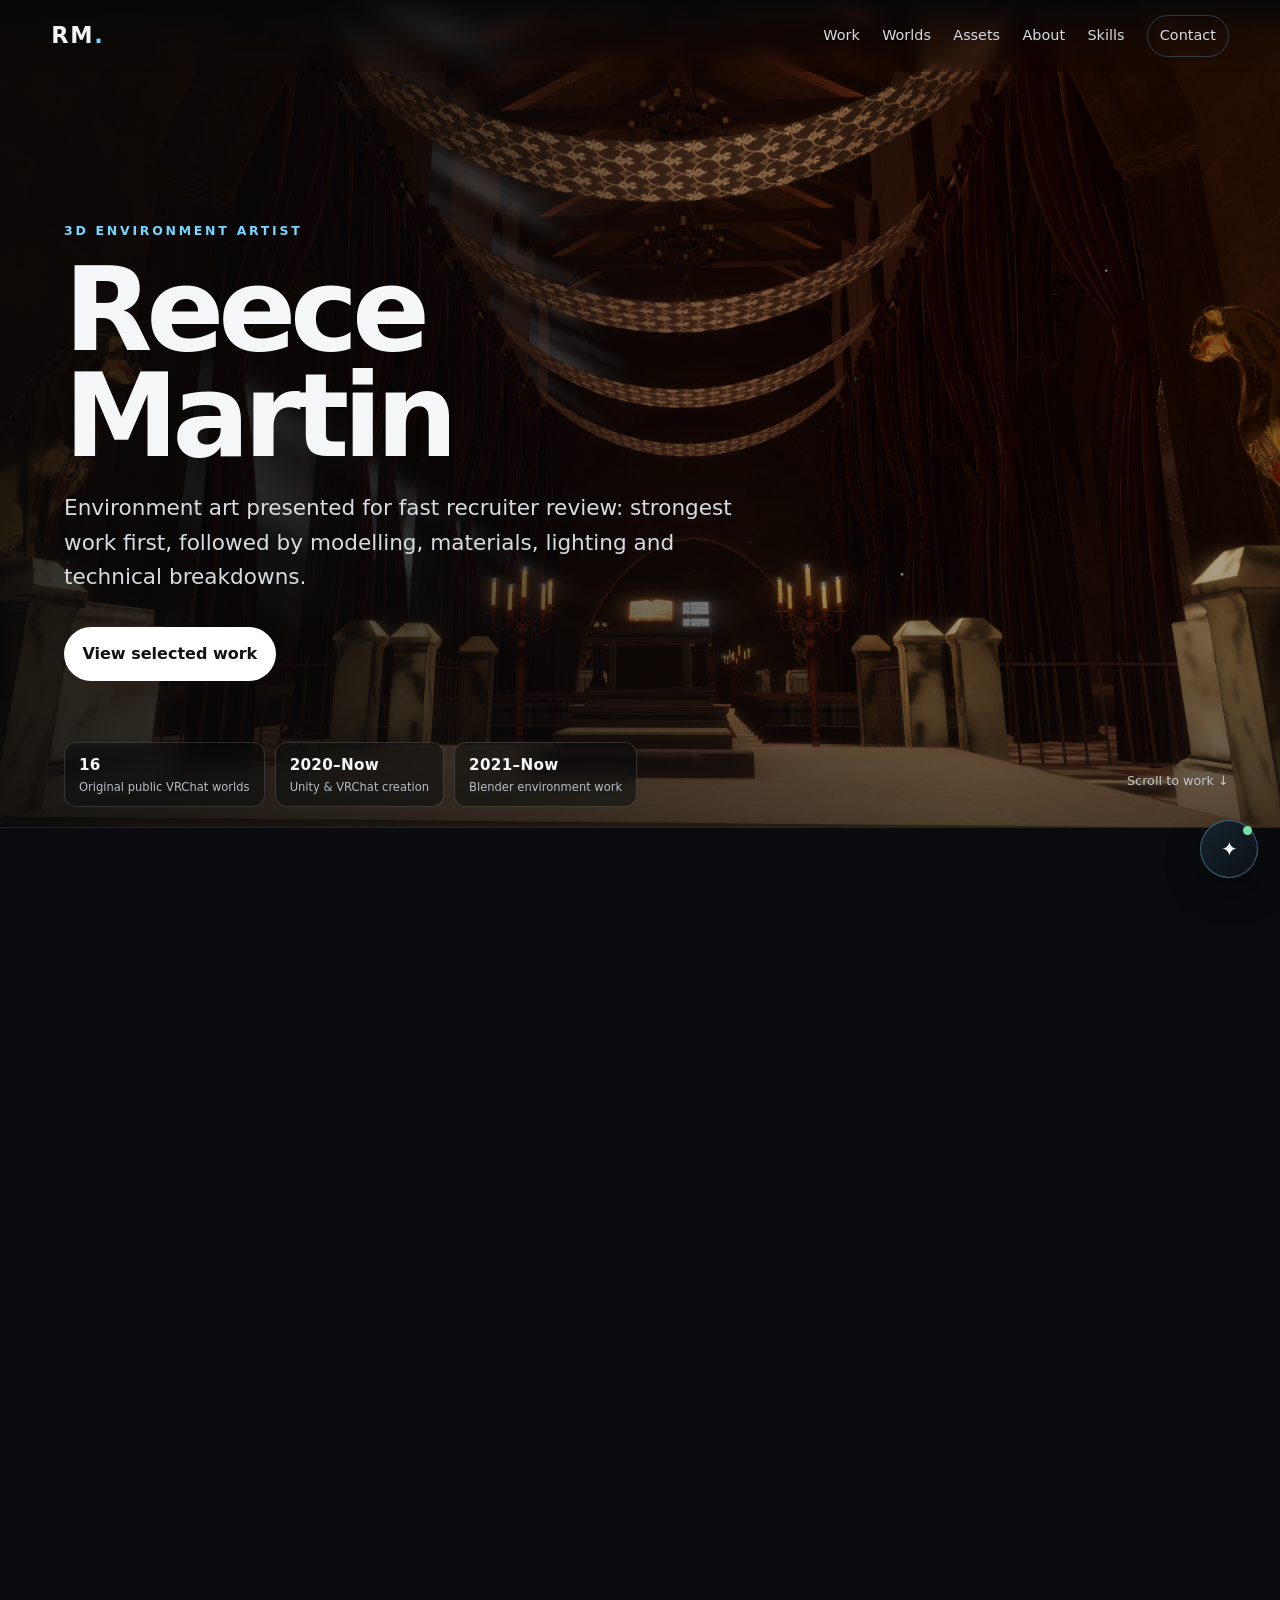
==== commit 6c8c5dff: "V12" ====
--- a/index.html
+++ b/index.html
@@ -38,14 +38,14 @@
 
   <main id="top">
     <section class="hero">
-      <img class="hero-bg" src="assets/cathedral-angle-3.png" alt="The Celestial Church environment">
+      <img loading="eager" fetchpriority="high" class="hero-bg" src="assets/cathedral-angle-3.png" alt="The Celestial Church environment">
       <div class="hero-shade"></div>
       <div class="hero-content reveal">
         <p class="eyebrow">3D ENVIRONMENT ARTIST</p>
         <h1>Reece Martin</h1>
         <p class="hero-copy">Environment art presented for fast recruiter review: strongest work first, followed by modelling, materials, lighting and technical breakdowns.</p>
         <div class="hero-actions">
-          <a class="btn primary" href="#work">View selected work</a>
+          <a class="btn primary" href="#v9-featured">View selected work</a>
         </div>
       </div>
       <div class="hero-stats reveal" aria-label="Portfolio highlights">
@@ -60,12 +60,12 @@
       <div class="section-head reveal">
         <p class="eyebrow">V10 · FEATURED ENVIRONMENTS</p>
         <h2>Strongest work first. Details when you want them.</h2>
-        <p>The main page stays visual and quick to scan. Click a featured project to open its story, contribution, technical information and available breakdowns.</p>
+        <p>The main page stays visual and quick to scan. Select a featured project to open its story, contribution, technical information and available breakdowns.</p>
       </div>
 
       <article class="v10-case reveal">
         <div class="v10-case-hero case-study-btn" data-case="celestial" role="button" tabindex="0">
-          <img src="assets/cathedral-hero.png" alt="The Celestial Church environment">
+          <img loading="lazy" src="assets/cathedral-hero.png" alt="The Celestial Church environment">
           <div class="v10-case-overlay"><div class="v10-case-copy"><span>01 · FEATURED ENVIRONMENT · 03 OCT 2025</span><h2>The Celestial Church</h2><p>Gothic architecture, atmosphere, lighting and VRChat environment design.</p><b class="more-pill">CLICK FOR PROJECT DETAILS + BREAKDOWNS</b></div></div>
         </div>
         <div class="v10-project-meta"><div><span>Software</span><strong>Blender · Unity · Substance Painter</strong></div><div><span>My modelling</span><strong>~90%</strong></div><div><span>Platform</span><strong>PC + Quest</strong></div><div><span>Triangles</span><strong>432,351</strong></div></div>
@@ -73,7 +73,7 @@
 
       <article class="v10-case reveal">
         <div class="v10-case-hero case-study-btn" data-case="always-home" role="button" tabindex="0">
-          <img src="assets/always-home-2.jpg" alt="Always Home environment">
+          <img loading="lazy" src="assets/always-home-2.jpg" alt="Always Home environment">
           <div class="v10-case-overlay"><div class="v10-case-copy"><span>02 · FEATURED ENVIRONMENT · 23 APR 2026</span><h2>Always Home</h2><p>A personal industrial apartment environment built as a comfortable shared VRChat home.</p><b class="more-pill">CLICK FOR PROJECT DETAILS + MATERIAL WORK</b></div></div>
         </div>
         <div class="v10-project-meta"><div><span>Software</span><strong>Blender · Unity · Substance Painter</strong></div><div><span>My modelling</span><strong>~90%</strong></div><div><span>Platform</span><strong>PC + Quest</strong></div><div><span>Triangles</span><strong>1,114,851</strong></div></div>
@@ -81,13 +81,13 @@
 
       <article class="v10-case reveal">
         <div class="v10-case-hero case-study-btn" data-case="city-series" role="button" tabindex="0">
-          <img src="assets/city-2023-4.jpg" alt="City Apartment final 2023 environment">
+          <img loading="lazy" src="assets/city-2023-4.jpg" alt="City Apartment final 2023 environment">
           <div class="v10-case-overlay"><div class="v10-case-copy"><span>03 · ENVIRONMENT EVOLUTION · 2021—2023</span><h2>City Apartment Series</h2><p>One environment idea rebuilt three times as my layout, lighting and environment-art skills developed.</p><b class="more-pill">CLICK TO EXPLORE THE FULL EVOLUTION</b></div></div>
         </div>
         <div class="city-timeline">
-          <div class="city-era case-study-btn" data-case="city-2021"><img src="assets/city-2021-1.jpg"><div><small>23 AUG 2021</small><h3>City Apartment Classic</h3><p>The first version and starting point of the series.</p><b class="more-pill">OPEN 2021 PROJECT</b></div></div>
-          <div class="city-era case-study-btn" data-case="city-2022"><img src="assets/city-2022-2.png"><div><small>14 FEB 2022</small><h3>City Apartment</h3><p>The second generation with a darker, more developed interior.</p><b class="more-pill">OPEN 2022 PROJECT</b></div></div>
-          <div class="city-era case-study-btn" data-case="city-2023"><img src="assets/city-2023-4.jpg"><div><small>22 AUG 2023</small><h3>City Apartment · Final</h3><p>The third and final rebuild of the concept.</p><b class="more-pill">OPEN 2023 PROJECT</b></div></div>
+          <div class="city-era case-study-btn" data-case="city-2021"><img loading="lazy" src="assets/city-2021-1.jpg"><div><small>23 AUG 2021</small><h3>City Apartment Classic</h3><p>The first version and starting point of the series.</p><b class="more-pill">OPEN 2021 PROJECT</b></div></div>
+          <div class="city-era case-study-btn" data-case="city-2022"><img loading="lazy" src="assets/city-2022-2.png"><div><small>14 FEB 2022</small><h3>City Apartment</h3><p>The second generation with a darker, more developed interior.</p><b class="more-pill">OPEN 2022 PROJECT</b></div></div>
+          <div class="city-era case-study-btn" data-case="city-2023"><img loading="lazy" src="assets/city-2023-4.jpg"><div><small>22 AUG 2023</small><h3>City Apartment · Final</h3><p>The third and final rebuild of the concept.</p><b class="more-pill">OPEN 2023 PROJECT</b></div></div>
         </div>
       </article>
     </section>
@@ -101,7 +101,7 @@
 
       <div class="project-grid">
         <article class="project-card featured reveal">
-          <img src="assets/cathedral-hero.png" alt="The Celestial Church VRChat environment" />
+          <img loading="lazy" src="assets/cathedral-hero.png" alt="The Celestial Church VRChat environment" />
           <div class="project-overlay">
             <div>
               <p class="project-kicker">VRCHAT WORLD · FEATURED</p>
@@ -113,7 +113,7 @@
         </article>
 
         <article class="project-card reveal">
-          <img src="assets/city-2021-2.jpg" alt="Industrial loft VRChat environment" />
+          <img loading="lazy" src="assets/city-2021-2.jpg" alt="Industrial loft VRChat environment" />
           <div class="project-overlay">
             <div>
               <p class="project-kicker">ENVIRONMENT EVOLUTION</p>
@@ -132,7 +132,7 @@
         </article>
 
         <article class="project-card reveal">
-          <img src="assets/always-home-2.jpg" alt="Industrial city apartment VRChat environment" />
+          <img loading="lazy" src="assets/always-home-2.jpg" alt="Industrial city apartment VRChat environment" />
           <div class="project-overlay">
             <div>
               <p class="project-kicker">VRCHAT WORLD</p>
@@ -144,7 +144,7 @@
         </article>
 
         <article class="project-card reveal">
-          <img src="assets/cozy-storm.png" alt="Cozy dark room VRChat environment" />
+          <img loading="lazy" src="assets/cozy-storm.png" alt="Cozy dark room VRChat environment" />
           <div class="project-overlay">
             <div>
               <p class="project-kicker">VRCHAT WORLD · INTERACTIVE</p>
@@ -156,7 +156,7 @@
         </article>
 
         <article class="project-card reveal">
-          <img src="assets/soras-home-3.png" alt="Sora's Home VRChat world" />
+          <img loading="lazy" src="assets/soras-home-3.png" alt="Sora's Home VRChat world" />
           <div class="project-overlay">
             <div>
               <p class="project-kicker">VRCHAT WORLD</p>
@@ -168,7 +168,7 @@
         </article>
 
         <article class="project-card reveal">
-          <img src="assets/pharanoa.png" alt="Experimental VFX world with green energy beam" />
+          <img loading="lazy" src="assets/pharanoa.png" alt="Experimental VFX world with green energy beam" />
           <div class="project-overlay">
             <div>
               <p class="project-kicker">EXPERIMENTAL VFX</p>
@@ -187,13 +187,13 @@
           <p>Additional screenshots from some of my strongest environments, with the world name shown on every image.</p>
         </div>
         <div class="photo-grid">
-          <figure class="photo-card lightbox-item wide"><img src="assets/cathedral-angle-2.png" alt="The Celestial Church interior"><figcaption><strong>The Celestial Church</strong><span>Gothic environment · lighting · atmosphere</span></figcaption></figure>
-          <figure class="photo-card"><img src="assets/soras-home-2.jpg" alt="Sora's Home bedroom"><figcaption><strong>Sora’s Home</strong><span>Modern interior · social space</span></figcaption></figure>
-          <figure class="photo-card"><img src="assets/always-home-gallery.jpg" alt="Always Home apartment"><figcaption><strong>Always Home</strong><span>Industrial apartment · city view</span></figcaption></figure>
-          <figure class="photo-card"><img src="assets/forever-home-gallery.jpg" alt="Forever Home interior"><figcaption><strong>Forever Home</strong><span>Interactive comfort world · ambience</span></figcaption></figure>
-          <figure class="photo-card"><img src="assets/fallen-2.png" alt="The Fallen sci-fi environment"><figcaption><strong>The Fallen</strong><span>Sci-fi mood · emissive lighting</span></figcaption></figure>
+          <figure class="photo-card lightbox-item wide"><img loading="lazy" src="assets/cathedral-angle-2.png" alt="The Celestial Church interior"><figcaption><strong>The Celestial Church</strong><span>Gothic environment · lighting · atmosphere</span></figcaption></figure>
+          <figure class="photo-card"><img loading="lazy" src="assets/soras-home-2.jpg" alt="Sora's Home bedroom"><figcaption><strong>Sora’s Home</strong><span>Modern interior · social space</span></figcaption></figure>
+          <figure class="photo-card"><img loading="lazy" src="assets/always-home-gallery.jpg" alt="Always Home apartment"><figcaption><strong>Always Home</strong><span>Industrial apartment · city view</span></figcaption></figure>
+          <figure class="photo-card"><img loading="lazy" src="assets/forever-home-gallery.jpg" alt="Forever Home interior"><figcaption><strong>Forever Home</strong><span>Interactive comfort world · ambience</span></figcaption></figure>
+          <figure class="photo-card"><img loading="lazy" src="assets/fallen-2.png" alt="The Fallen sci-fi environment"><figcaption><strong>The Fallen</strong><span>Sci-fi mood · emissive lighting</span></figcaption></figure>
           <figure class="photo-card lightbox-item wide">
-              <img src="assets/abyss.jpg" alt="The Abyss environment view">
+              <img loading="lazy" src="assets/abyss.jpg" alt="The Abyss environment view">
               <figcaption>
                 <strong>The Abyss</strong>
                 <span>Dark atmospheric environment · blue lighting</span>
@@ -210,9 +210,9 @@
           <p>Drag the slider to compare an earlier City Apartment version with the later rebuild.</p>
         </div>
         <div class="compare-wrap" id="compareWrap">
-          <img src="assets/city-2023-3.jpg" alt="Later City Apartment rebuild" class="compare-base">
+          <img loading="lazy" src="assets/city-2023-3.jpg" alt="Later City Apartment rebuild" class="compare-base">
           <div class="compare-overlay" id="compareOverlay">
-            <img src="assets/city-2021-1.jpg" alt="Earlier City Apartment Classic environment">
+            <img loading="lazy" src="assets/city-2021-1.jpg" alt="Earlier City Apartment Classic environment">
           </div>
           <div class="compare-line" id="compareLine"><span></span></div>
           <input id="compareSlider" class="compare-slider" type="range" min="0" max="100" value="50" aria-label="Compare later and earlier City Apartment work">
@@ -225,25 +225,25 @@
         <div class="section-head compact">
           <p class="eyebrow">ALL PUBLIC VRCHAT WORLDS</p>
           <h2>Published worlds.</h2>
-          <p>Selected work above shows the strongest portfolio pieces. This archive links to all of my currently listed public VRChat worlds.</p>
+          <p>Selected work above shows the strongest portfolio pieces. Select any world to see its artwork and a short description—VRChat is not required.</p>
         </div>
         <div class="world-grid">
-          <a class="world-card" href="https://vrchat.com/home/world/wrld_982338bf-95bd-44b3-9835-889b6d5310d0" target="_blank" rel="noopener noreferrer"><img src="assets/always-home-2.jpg" alt="Always Home"><span>Always Home</span></a>
-          <a class="world-card" href="https://vrchat.com/home/world/wrld_d706a367-aac9-4f7a-a0b7-d98cb15f1990" target="_blank" rel="noopener noreferrer"><img src="assets/abyss.jpg" alt="The Abyss"><span>The Abyss</span></a>
-          <a class="world-card" href="https://vrchat.com/home/world/wrld_a0b7a10c-58d0-48cb-b706-cd70f18e6245" target="_blank" rel="noopener noreferrer"><img src="assets/cathedral-angle-3.png" alt="The Celestial Church"><span>The Celestial Church</span></a>
-          <a class="world-card" href="https://vrchat.com/home/world/wrld_3a5861b6-04fc-4a94-ac12-6e038881779a/info" target="_blank" rel="noopener noreferrer"><img src="assets/city-2021-1.jpg" alt="City Apartment Classic"><span>City Apartment Classic</span></a>
-          <a class="world-card" href="https://vrchat.com/home/world/wrld_62626af7-42bc-417d-b304-29669956e076/info" target="_blank" rel="noopener noreferrer"><img src="assets/silent-solitude.jpg" alt="Silent Solitude"><span>Silent Solitude</span></a>
-          <a class="world-card" href="https://vrchat.com/home/world/wrld_79f90fef-3a21-456a-91cd-02ba64f8e00b/info" target="_blank" rel="noopener noreferrer"><img src="assets/fallen-2.png" alt="The Fallen"><span>The Fallen</span></a>
-          <a class="world-card" href="https://vrchat.com/home/world/wrld_8b814e1d-093e-4218-8f56-b76b6f4c257f/info" target="_blank" rel="noopener noreferrer"><img src="assets/alone.jpg" alt="Alone"><span>Alone</span></a>
-          <a class="world-card" href="https://vrchat.com/home/world/wrld_eb587ae2-6b26-48e3-9d28-3afd4ad6f555/info" target="_blank" rel="noopener noreferrer"><img src="assets/pharanoa.png" alt="Pharanoa"><span>Pharanoa</span></a>
-          <a class="world-card" href="https://vrchat.com/home/world/wrld_9763c049-00a6-46e4-be9c-22311de62b7e/info" target="_blank" rel="noopener noreferrer"><img src="assets/kaitos-avis.jpg" alt="Kaito's Avis"><span>Kaito's Avis</span></a>
-          <a class="world-card" href="https://vrchat.com/home/world/wrld_5d021b7f-f4ea-4b8c-a367-ea5b64d6db5d/info" target="_blank" rel="noopener noreferrer"><img src="assets/city-2023-3.jpg" alt="City Apartment 2"><span>City Apartment 2</span></a>
-          <a class="world-card" href="https://vrchat.com/home/world/wrld_7bcd3bba-4360-44e8-b7f5-8bef5613d6a0/info" target="_blank" rel="noopener noreferrer"><img src="assets/endless.jpg" alt="ENDLESS"><span>ENDLESS</span></a>
-          <a class="world-card" href="https://vrchat.com/home/world/wrld_46211cba-4b17-4576-aeca-20b83bb3c550/info" target="_blank" rel="noopener noreferrer"><img src="assets/forever-home.jpg" alt="Forever Home"><span>Forever Home</span></a>
-          <a class="world-card" href="https://vrchat.com/home/world/wrld_067a1e12-0854-4926-b923-cbbc36b40b44/info" target="_blank" rel="noopener noreferrer"><img src="assets/city-2022-1.jpg" alt="City Apartment"><span>City Apartment</span></a>
-          <a class="world-card" href="https://vrchat.com/home/world/wrld_a94f142b-89a0-4c4a-894f-aa5a02d49c48/info" target="_blank" rel="noopener noreferrer"><img src="assets/dream-haven.png" alt="DREAM HAVEN"><span>DREAM HAVEN</span></a>
-          <a class="world-card" href="https://vrchat.com/home/world/wrld_cbe3143c-1f66-42fd-a7b3-5bda3e1b8f87/info" target="_blank" rel="noopener noreferrer"><img src="assets/family-mansion.jpg" alt="Family Mansion"><span>Family Mansion</span></a>
-          <a class="world-card" href="https://vrchat.com/home/world/wrld_07100f48-be87-47c9-afa9-6af2c5a1c4f2/info" target="_blank" rel="noopener noreferrer"><img src="assets/soras-home-3.png" alt="Sora's Home"><span>Sora's Home</span></a>
+          <a class="world-card" href="https://vrchat.com/home/world/wrld_982338bf-95bd-44b3-9835-889b6d5310d0" target="_blank" rel="noopener noreferrer"><img loading="lazy" src="assets/always-home-2.jpg" alt="Always Home"><span>Always Home</span></a>
+          <a class="world-card" href="https://vrchat.com/home/world/wrld_d706a367-aac9-4f7a-a0b7-d98cb15f1990" target="_blank" rel="noopener noreferrer"><img loading="lazy" src="assets/abyss.jpg" alt="The Abyss"><span>The Abyss</span></a>
+          <a class="world-card" href="https://vrchat.com/home/world/wrld_a0b7a10c-58d0-48cb-b706-cd70f18e6245" target="_blank" rel="noopener noreferrer"><img loading="lazy" src="assets/cathedral-angle-3.png" alt="The Celestial Church"><span>The Celestial Church</span></a>
+          <a class="world-card" href="https://vrchat.com/home/world/wrld_3a5861b6-04fc-4a94-ac12-6e038881779a/info" target="_blank" rel="noopener noreferrer"><img loading="lazy" src="assets/city-2021-1.jpg" alt="City Apartment Classic"><span>City Apartment Classic</span></a>
+          <a class="world-card" href="https://vrchat.com/home/world/wrld_62626af7-42bc-417d-b304-29669956e076/info" target="_blank" rel="noopener noreferrer"><img loading="lazy" src="assets/silent-solitude.jpg" alt="Silent Solitude"><span>Silent Solitude</span></a>
+          <a class="world-card" href="https://vrchat.com/home/world/wrld_79f90fef-3a21-456a-91cd-02ba64f8e00b/info" target="_blank" rel="noopener noreferrer"><img loading="lazy" src="assets/fallen-2.png" alt="The Fallen"><span>The Fallen</span></a>
+          <a class="world-card" href="https://vrchat.com/home/world/wrld_8b814e1d-093e-4218-8f56-b76b6f4c257f/info" target="_blank" rel="noopener noreferrer"><img loading="lazy" src="assets/alone.jpg" alt="Alone"><span>Alone</span></a>
+          <a class="world-card" href="https://vrchat.com/home/world/wrld_eb587ae2-6b26-48e3-9d28-3afd4ad6f555/info" target="_blank" rel="noopener noreferrer"><img loading="lazy" src="assets/pharanoa.png" alt="Pharanoa"><span>Pharanoa</span></a>
+          <a class="world-card" href="https://vrchat.com/home/world/wrld_9763c049-00a6-46e4-be9c-22311de62b7e/info" target="_blank" rel="noopener noreferrer"><img loading="lazy" src="assets/kaitos-avis.jpg" alt="Kaito's Avis"><span>Kaito's Avis</span></a>
+          <a class="world-card" href="https://vrchat.com/home/world/wrld_5d021b7f-f4ea-4b8c-a367-ea5b64d6db5d/info" target="_blank" rel="noopener noreferrer"><img loading="lazy" src="assets/city-2023-3.jpg" alt="City Apartment 2"><span>City Apartment 2</span></a>
+          <a class="world-card" href="https://vrchat.com/home/world/wrld_7bcd3bba-4360-44e8-b7f5-8bef5613d6a0/info" target="_blank" rel="noopener noreferrer"><img loading="lazy" src="assets/endless.jpg" alt="ENDLESS"><span>ENDLESS</span></a>
+          <a class="world-card" href="https://vrchat.com/home/world/wrld_46211cba-4b17-4576-aeca-20b83bb3c550/info" target="_blank" rel="noopener noreferrer"><img loading="lazy" src="assets/forever-home.jpg" alt="Forever Home"><span>Forever Home</span></a>
+          <a class="world-card" href="https://vrchat.com/home/world/wrld_067a1e12-0854-4926-b923-cbbc36b40b44/info" target="_blank" rel="noopener noreferrer"><img loading="lazy" src="assets/city-2022-1.jpg" alt="City Apartment"><span>City Apartment</span></a>
+          <a class="world-card" href="https://vrchat.com/home/world/wrld_a94f142b-89a0-4c4a-894f-aa5a02d49c48/info" target="_blank" rel="noopener noreferrer"><img loading="lazy" src="assets/dream-haven.png" alt="DREAM HAVEN"><span>DREAM HAVEN</span></a>
+          <a class="world-card" href="https://vrchat.com/home/world/wrld_cbe3143c-1f66-42fd-a7b3-5bda3e1b8f87/info" target="_blank" rel="noopener noreferrer"><img loading="lazy" src="assets/family-mansion.jpg" alt="Family Mansion"><span>Family Mansion</span></a>
+          <a class="world-card" href="https://vrchat.com/home/world/wrld_07100f48-be87-47c9-afa9-6af2c5a1c4f2/info" target="_blank" rel="noopener noreferrer"><img loading="lazy" src="assets/soras-home-3.png" alt="Sora's Home"><span>Sora's Home</span></a>
         </div>
       </div>
     </section>
@@ -266,7 +266,7 @@
 
       <div class="asset-grid">
         <article class="asset-card reveal">
-          <div class="asset-image"><img src="assets/asset-forklift.jpg" alt="Forklift 3D model in multiple colour variations"></div>
+          <div class="asset-image"><img loading="lazy" src="assets/asset-forklift.jpg" alt="Forklift 3D model in multiple colour variations"></div>
           <div class="asset-copy">
             <div class="asset-meta"><span>3D MODEL</span><span>BLENDER · UNITY</span></div>
             <h3>Forklift</h3>
@@ -276,7 +276,7 @@
         </article>
 
         <article class="asset-card reveal">
-          <div class="asset-image"><img src="assets/asset-touchpad.png" alt="TouchPadV1 multipurpose world UI"></div>
+          <div class="asset-image"><img loading="lazy" src="assets/asset-touchpad.png" alt="TouchPadV1 multipurpose world UI"></div>
           <div class="asset-copy">
             <div class="asset-meta"><span>INTERACTIVE WORLD TOOL</span><span>UNITY · UDONSHARP</span></div>
             <h3>TouchPadV1</h3>
@@ -286,7 +286,7 @@
         </article>
 
         <article class="asset-card reveal">
-          <div class="asset-image"><img src="assets/asset-bass-guitar.png" alt="Bass guitar 3D model"></div>
+          <div class="asset-image"><img loading="lazy" src="assets/asset-bass-guitar.png" alt="Bass guitar 3D model"></div>
           <div class="asset-copy">
             <div class="asset-meta"><span>3D MODEL</span><span>PROP DESIGN</span></div>
             <h3>Bass Guitar</h3>
@@ -296,7 +296,7 @@
         </article>
 
         <article class="asset-card reveal">
-          <div class="asset-image"><img src="assets/asset-aincrad-crystal.png" alt="Aincrad crystal interactive asset"></div>
+          <div class="asset-image"><img loading="lazy" src="assets/asset-aincrad-crystal.png" alt="Aincrad crystal interactive asset"></div>
           <div class="asset-copy">
             <div class="asset-meta"><span>INTERACTIVE PROP</span><span>VFX · AUDIO</span></div>
             <h3>Aincrad Crystal</h3>
@@ -306,7 +306,7 @@
         </article>
 
         <article class="asset-card reveal">
-          <div class="asset-image"><img src="assets/asset-japanese-school.jpg" alt="Japanese school environment model"></div>
+          <div class="asset-image"><img loading="lazy" src="assets/asset-japanese-school.jpg" alt="Japanese school environment model"></div>
           <div class="asset-copy">
             <div class="asset-meta"><span>ENVIRONMENT MODEL</span><span>ARCHITECTURE</span></div>
             <h3>Japanese School</h3>
@@ -316,7 +316,7 @@
         </article>
 
         <article class="asset-card reveal">
-          <div class="asset-image"><img src="assets/asset-avi-showcase.jpg" alt="Avi Showcase Room VRChat world template"></div>
+          <div class="asset-image"><img loading="lazy" src="assets/asset-avi-showcase.jpg" alt="Avi Showcase Room VRChat world template"></div>
           <div class="asset-copy">
             <div class="asset-meta"><span>WORLD TEMPLATE</span><span>VRCHAT</span></div>
             <h3>Avi / Showcase Room</h3>
@@ -457,11 +457,46 @@
   <div class="lightbox" id="lightbox" aria-hidden="true">
     <button class="lightbox-close" id="lightboxClose" type="button" aria-label="Close image">×</button>
     <button class="lightbox-nav prev" id="lightboxPrev" type="button" aria-label="Previous image">‹</button>
-    <figure><img id="lightboxImage" src="" alt=""><figcaption id="lightboxCaption"></figcaption></figure>
+    <figure><img loading="lazy" id="lightboxImage" src="" alt=""><figcaption id="lightboxCaption"></figcaption></figure>
     <button class="lightbox-nav next" id="lightboxNext" type="button" aria-label="Next image">›</button>
   </div>
 
   <div class="case-modal" id="caseModal" aria-hidden="true"><div class="case-dialog"><button class="case-close" id="caseClose" type="button" aria-label="Close case study">×</button><div id="caseContent"></div></div></div>
+
+  <div class="world-modal" id="worldModal" aria-hidden="true">
+    <div class="world-dialog" role="dialog" aria-modal="true" aria-labelledby="worldModalTitle">
+      <button class="world-close" id="worldClose" type="button" aria-label="Close world information">×</button>
+      <img loading="lazy" class="world-modal-image" id="worldModalImage" src="" alt="">
+      <div class="world-modal-copy">
+        <p class="eyebrow">PUBLIC VRCHAT WORLD</p>
+        <h2 id="worldModalTitle"></h2>
+        <p id="worldModalDescription"></p>
+        <div class="world-live-stats" aria-label="Live VRChat statistics">
+          <div><strong id="worldModalVisits">—</strong><span>Visits</span></div>
+          <div><strong id="worldModalFavorites">—</strong><span>Favourites</span></div>
+          <div><strong id="worldModalCapacity">—</strong><span>Capacity</span></div>
+          <div><strong id="worldModalStatus">—</strong><span>Status</span></div>
+        </div>
+        <div class="world-platforms" id="worldModalPlatforms" aria-label="Supported platforms"></div>
+        <details class="world-technical">
+          <summary>Technical details</summary>
+          <dl>
+            <div><dt>Recommended capacity</dt><dd id="worldModalRecommended">—</dd></div>
+            <div><dt>Published</dt><dd id="worldModalPublished">—</dd></div>
+            <div><dt>World version</dt><dd id="worldModalVersion">—</dd></div>
+            <div><dt>Unity</dt><dd id="worldModalUnity">—</dd></div>
+            <div><dt>Security scan</dt><dd id="worldModalScan">—</dd></div>
+          </dl>
+        </details>
+        <p class="world-data-freshness" id="worldModalFreshness"></p>
+        <div class="world-modal-note"><strong>No VRChat?</strong><span>You can still view the project image and information here. The external link is optional.</span></div>
+        <div class="world-modal-actions">
+          <a class="btn primary" id="worldModalLink" href="#" target="_blank" rel="noopener noreferrer">View world on VRChat ↗</a>
+          <button class="btn ghost" id="worldModalBack" type="button">Continue browsing</button>
+        </div>
+      </div>
+    </div>
+  </div>
 
   <script src="script.js"></script>
 </body>
--- a/styles.css
+++ b/styles.css
@@ -269,6 +269,18 @@
 .case-development-grid{display:grid;grid-template-columns:repeat(2,1fr);gap:12px}.dev-card{margin:0;border:1px solid #273039;border-radius:12px;background:#0a0e12;overflow:hidden}.dev-card img{width:100%;aspect-ratio:16/10;object-fit:contain;background:#050709;display:block;transition:transform .25s ease}.dev-card figcaption{padding:10px 12px;color:#d8e0e5;font-size:.78rem;font-weight:700}.dev-card figcaption small{display:block;color:#6f7c85;font-weight:500;margin-top:3px}.case-development .breakdown-zoom:hover img{transform:scale(1.02)}
 @media(max-width:700px){.case-development-grid{grid-template-columns:1fr}}
 
+/* Public-world preview: keeps the archive useful for visitors without VRChat. */
+.world-modal{position:fixed;inset:0;z-index:140;display:none;align-items:center;justify-content:center;padding:24px;background:rgba(2,4,6,.9);backdrop-filter:blur(12px)}
+.world-modal.open{display:flex}.world-dialog{position:relative;width:min(920px,96vw);max-height:92vh;overflow:auto;border:1px solid #2a3540;border-radius:22px;background:#0c1014;box-shadow:0 30px 90px rgba(0,0,0,.55)}
+.world-close{position:absolute;z-index:2;right:16px;top:16px;width:44px;height:44px;border:1px solid rgba(255,255,255,.25);border-radius:50%;background:rgba(5,8,10,.8);color:#fff;font-size:1.65rem;cursor:pointer}
+.world-modal-image{display:block;width:100%;height:min(48vh,470px);object-fit:cover;background:#07090b}.world-modal-copy{padding:clamp(24px,5vw,48px)}
+.world-modal-copy h2{margin:.15rem 0 .75rem;font-size:clamp(2rem,5vw,4rem);line-height:1}.world-modal-copy>p:not(.eyebrow){max-width:720px;color:#b7c0c8;font-size:1.03rem}
+.world-modal-note{display:flex;gap:10px;margin:24px 0;padding:14px 16px;border:1px solid var(--line);border-radius:12px;background:#0f151a;color:#aeb8c1}.world-modal-note strong{color:#fff;white-space:nowrap}
+.world-modal-actions{display:flex;gap:10px;flex-wrap:wrap}.world-modal-actions .btn{border:0;cursor:pointer;font:inherit}.world-card{cursor:pointer}
+.world-live-stats{display:grid;grid-template-columns:repeat(4,1fr);gap:10px;margin:24px 0}.world-live-stats div{padding:14px;border:1px solid var(--line);border-radius:12px;background:#0f151a}.world-live-stats strong{display:block;color:#fff;font-size:1.15rem}.world-live-stats span{display:block;color:#81909b;font-size:.68rem;letter-spacing:.08em;text-transform:uppercase}.world-platforms{display:flex;gap:8px;flex-wrap:wrap;margin:0 0 20px}.world-platforms span{padding:7px 11px;border:1px solid rgba(103,220,255,.35);border-radius:999px;background:rgba(103,220,255,.08);color:#d9f6ff;font-size:.78rem;font-weight:700}.world-technical{margin:0 0 20px;border:1px solid var(--line);border-radius:12px;background:#0a0e12}.world-technical summary{padding:13px 15px;cursor:pointer;font-weight:700}.world-technical dl{display:grid;grid-template-columns:repeat(2,1fr);gap:0;margin:0;padding:0 15px 15px}.world-technical dl div{padding:10px 0;border-top:1px solid var(--line)}.world-technical dt{color:#77848e;font-size:.68rem;text-transform:uppercase;letter-spacing:.07em}.world-technical dd{margin:3px 0 0;color:#e5ebef}.world-data-freshness{margin:-4px 0 22px!important;color:#74818b!important;font-size:.76rem!important}
+@media(max-width:600px){.world-modal{padding:10px}.world-modal-image{height:260px}.world-modal-copy{padding:24px 20px}.world-modal-note{display:block}.world-modal-note span{display:block;margin-top:4px}.world-modal-actions .btn{width:100%}}
+@media(max-width:600px){.world-live-stats{grid-template-columns:1fr 1fr}.world-technical dl{grid-template-columns:1fr}}
+
 /* V11.5: keep Unity lighting setup separate from wireframe/viewport development cards */
 .case-lighting-grid{display:grid;grid-template-columns:1fr;gap:12px}.case-lighting-grid .lighting-card{max-width:none}.case-lighting-grid .lighting-card img{aspect-ratio:16/9;object-fit:contain}
 
